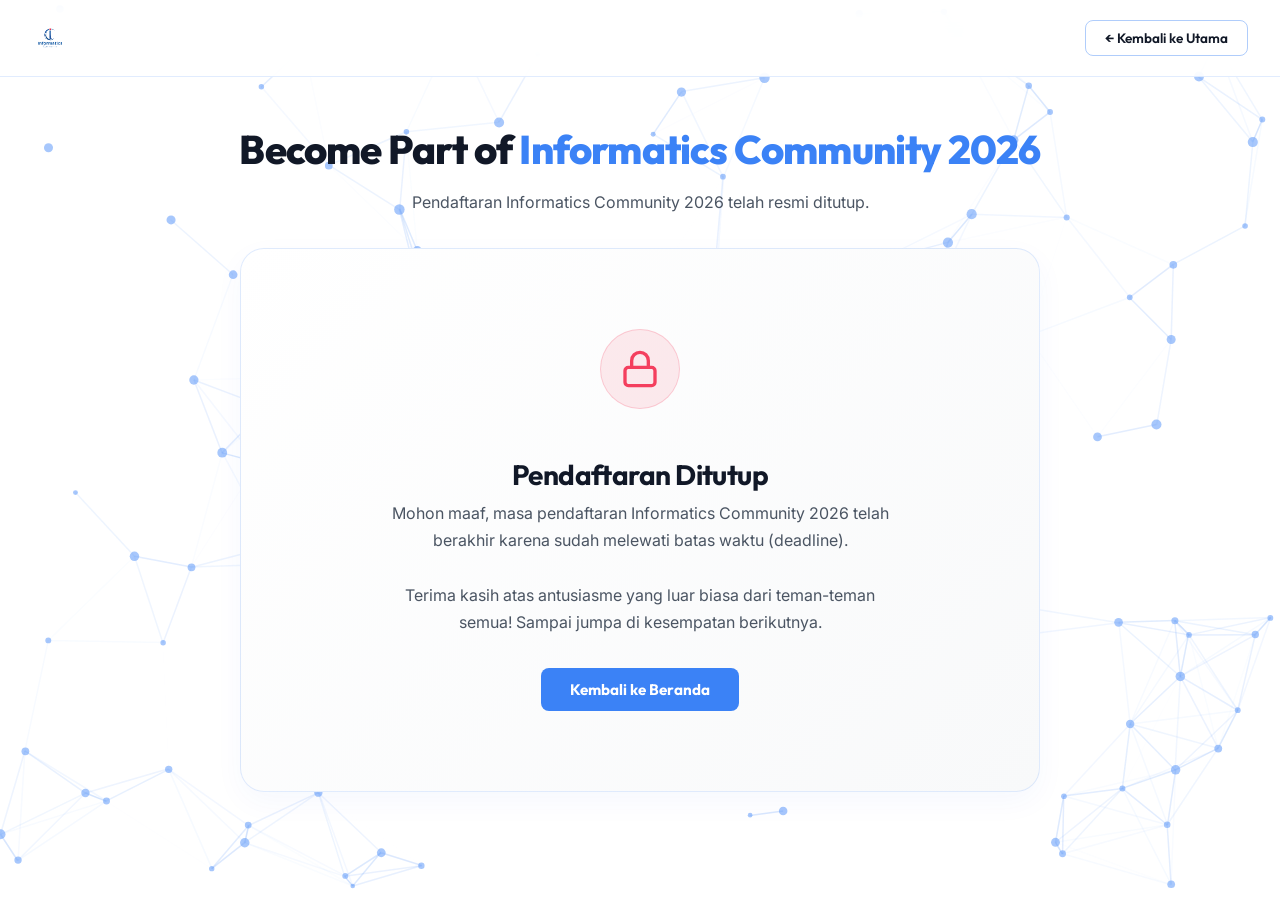
==== join.html @ 186eb40a "upload files" ====
<!DOCTYPE html>
<html lang="id">
<head>
<meta charset="UTF-8">
<meta name="viewport" content="width=device-width, initial-scale=1.0">
<title>Form Pendaftaran - Informatics Community</title>
<link href="https://fonts.googleapis.com/css2?family=Outfit:wght@300;400;500;600;700&family=Inter:wght@300;400;500;600&display=swap" rel="stylesheet">
<link rel="stylesheet" href="styles.css">
<link rel="icon" type="image/x-icon" href="/images/logoic.png">
</head>
<body class="join-page-body">

<!-- MATRIX BACKGROUND CANVAS -->
<canvas id="hero-canvas"></canvas>

<div class="join-page-wrapper">
  <!-- TOPBAR -->
  <div class="join-page-topbar">
    <a href="index.html" class="nav-logo">
      <img src="images/logoic.png" alt="IC Logo" style="height: 36px; width: auto;">
    </a>
    <a href="index.html" class="btn-ghost" style="padding: 0.5rem 1.2rem; font-size: 0.85rem;">
      ← Kembali ke Utama
    </a>
  </div>

  <!-- MAIN CONTAINER -->
  <div class="join-page-content">
    <div class="join-header-text" style="text-align: center; margin-bottom: 2rem;">
      <h1 class="section-title">Become Part of <span class="gradient-text">Informatics Community 2026</span></h1>
      <p class="section-desc" style="margin: 0 auto;">
        Pendaftaran Informatics Community 2026 telah resmi ditutup.
      </p>
    </div>

    <div class="join-container">
      <!-- SUCCESS SCREEN -->
      <div id="joinSuccessState" class="success-state" style="display: none;">
        <div class="success-icon-wrap">
          <svg class="checkmark-svg" xmlns="http://www.w3.org/2000/svg" viewBox="0 0 52 52">
            <circle class="checkmark-circle" cx="26" cy="26" r="25" fill="none"/>
            <path class="checkmark-check" fill="none" d="M14.1 27.2l7.1 7.2 16.7-16.8"/>
          </svg>
        </div>
        <h3 class="success-title">Pendaftaran Berhasil!</h3>
        <p id="joinSuccessMessage" class="success-message">
          Terima kasih telah mendaftar. Kami akan menghubungi Anda segera.
        </p>
        <div style="display: flex; gap: 1rem; flex-wrap: wrap; justify-content: center; margin-top: 1.5rem;">
          <button type="button" class="btn-primary" onclick="resetJoinForm()">
            <span>Daftar Kembali</span>
          </button>
          <a href="index.html" class="btn-ghost">
            <span>Kembali ke Beranda</span>
          </a>
        </div>
      </div>

      <!-- CLOSED SCREEN -->
      <div id="joinClosedState" class="success-state" style="display: flex; flex-direction: column; align-items: center; text-align: center; padding: 2rem 1rem;">
        <div class="success-icon-wrap" style="display: flex; align-items: center; justify-content: center; background: rgba(244, 63, 94, 0.1); color: #f43f5e; border: 1px solid rgba(244, 63, 94, 0.2); border-radius: 50%;">
          <svg width="40" height="40" viewBox="0 0 24 24" fill="none" stroke="currentColor" stroke-width="2" stroke-linecap="round" stroke-linejoin="round">
            <rect x="3" y="11" width="18" height="11" rx="2" ry="2"></rect>
            <path d="M7 11V7a5 5 0 0 1 10 0v4"></path>
          </svg>
        </div>
        <h3 class="success-title" style="margin-top: 1.5rem; margin-bottom: 0.5rem; font-size: 1.75rem;">Pendaftaran Ditutup</h3>
        <p class="success-message" style="max-width: 500px; margin: 0 auto;">
          Mohon maaf, masa pendaftaran Informatics Community 2026 telah berakhir karena sudah melewati batas waktu (deadline).<br><br>Terima kasih atas antusiasme yang luar biasa dari teman-teman semua! Sampai jumpa di kesempatan berikutnya.
        </p>
        <div style="display: flex; gap: 1rem; flex-wrap: wrap; justify-content: center; margin-top: 2rem;">
          <a href="index.html" class="btn-primary" style="justify-content: center;">
            <span>Kembali ke Beranda</span>
          </a>
        </div>
      </div>

      <!-- FORM (HIDDEN BECAUSE DEADLINE HAS PASSED) -->
      <form id="joinForm" onsubmit="handleJoinSubmit(event)" style="display: none;">
        <div class="form-grid">
          <div class="form-group">
            <label for="join-name">Nama Lengkap</label>
            <input type="text" id="join-name" name="name" placeholder="Masukkan nama lengkap Anda" required autocomplete="name">
          </div>
          <div class="form-group">
            <label for="join-nim">NIM (Nomor Induk Mahasiswa)</label>
            <input type="text" id="join-nim" name="nim" placeholder="Contoh: 12210001" required pattern="\d+" title="NIM harus berupa angka saja">
          </div>
          <div class="form-group">
            <label for="join-prodi">Program Studi</label>
            <select id="join-prodi" name="prodi" required>
              <option value="" disabled selected>Pilih Program Studi</option>
              <option value="Teknik Informatika">Teknik Informatika</option>
              <option value="Sistem Informasi">Sistem Informasi</option>
            </select>
          </div>
          <div class="form-group">
            <label for="join-angkatan">Angkatan</label>
            <select id="join-angkatan" name="angkatan" required>
              <option value="" disabled selected>Pilih Angkatan</option>
              <option value="2024">2024</option>
              <option value="2025">2025</option>
              <option value="2026">2026</option>
            </select>
          </div>
          <div class="form-group">
            <label for="join-email">Email Mahasiswa</label>
            <input type="email" id="join-email" name="email" placeholder="NIM@student.kwikkiangie.ac.id" required autocomplete="email">
          </div>
          <div class="form-group">
            <label for="join-whatsapp">Nomor WhatsApp</label>
            <input type="tel" id="join-whatsapp" name="whatsapp" placeholder="Contoh: 081234567890" required autocomplete="tel">
          </div>
          <div class="form-group">
            <label for="join-divisi1">Divisi Pilihan 1</label>
            <select id="join-divisi1" name="divisi1" required>
              <option value="" disabled selected>Pilih Divisi Pilihan 1</option>
              <option value="Divisi Sekretaris">Sekretaris</option>
              <option value="Divisi Bendahara">Bendahara</option>
              <option value="Divisi Acara">Divisi Acara</option>
              <option value="Divisi Humas & Dana">Divisi Humas & Dana</option>
              <option value="Divisi Keilmuan">Divisi Keilmuan</option>
              <option value="Divisi Publidok">Divisi Publidok</option>
              <option value="Divisi Perlengkapan">Divisi Perlengkapan</option>
            </select>
          </div>
          <div class="form-group">
            <label for="join-divisi2">Divisi Pilihan 2</label>
            <select id="join-divisi2" name="divisi2" required>
              <option value="" disabled selected>Pilih Divisi Pilihan 2</option>
              <option value="Divisi Sekretaris">Sekretaris</option>
              <option value="Divisi Bendahara">Bendahara</option>
              <option value="Divisi Acara">Divisi Acara</option>
              <option value="Divisi Humas & Dana">Divisi Humas & Dana</option>
              <option value="Divisi Keilmuan">Divisi Keilmuan</option>
              <option value="Divisi Publidok">Divisi Publidok</option>
              <option value="Divisi Perlengkapan">Divisi Perlengkapan</option>
            </select>
          </div>
          <div class="form-group col-span-2">
            <label for="join-alasan">Alasan Ingin Bergabung</label>
            <textarea id="join-alasan" name="alasan" rows="4" placeholder="Ceritakan singkat motivasi Anda bergabung dengan IC..." required></textarea>
          </div>
        </div>
        
        <div class="nim-helper-note">
          <svg width="16" height="16" viewBox="0 0 24 24" fill="none" stroke="currentColor" stroke-width="2" stroke-linecap="round" stroke-linejoin="round" style="flex-shrink:0;">
            <circle cx="12" cy="12" r="10"/><line x1="12" y1="16" x2="12" y2="12"/><line x1="12" y1="8" x2="12.01" y2="8"/>
          </svg>
          <span>Pastikan data yang diisi benar dan NIM Anda aktif terdaftar di IBI KKG.</span>
        </div>
        
        <button type="submit" id="joinSubmitBtn" class="btn-primary" style="width: 100%; justify-content: center;">
          <span>Kirim Pendaftaran</span>
        </button>
      </form>
    </div>
  </div>
</div>

<script src="join.js"></script>
</body>
</html>
---- styles.css ----
*, *::before, *::after { margin: 0; padding: 0; box-sizing: border-box; }

  :root {
    --navy: #FFFFFF;
    --navy-transparent: rgba(255, 255, 255, 0);
    --navy2: #F8F9FA;
    --slate: #FFFFFF;
    --slate2: #F3F4F6;
    --brand-blue: #3b82f6; /* Blue 500 */
    --brand-blue-dim: #2563eb; /* Blue 600 */
    --brand-red: #f43f5e; /* Rose 500 */
    --brand-red-dim: #e11d48; /* Rose 600 */
    --text: #111827;
    --text-muted: #4B5563;
    --text-dim: #9CA3AF;
    --border: rgba(59, 130, 246, 0.15);
    --border-hover: rgba(59, 130, 246, 0.4);
    --glass-bg: rgba(255, 255, 255, 0.85);
    --glass-solid: rgba(255, 255, 255, 0.95);
    --card-bg: rgba(255, 255, 255, 0.4);
    --canvas-trail: rgba(255, 255, 255, 0.4);
  }

  [data-theme="dark"] {
    --navy: #0f172a;
    --navy-transparent: rgba(15, 23, 42, 0);
    --navy2: #1e293b;
    --slate: #1e293b;
    --slate2: #334155;
    --brand-blue: #60a5fa; /* Blue 400 for dark mode contrast */
    --brand-blue-dim: #3b82f6;
    --brand-red: #fb7185; /* Rose 400 */
    --brand-red-dim: #f43f5e;
    --text: #E2E8F0;
    --text-muted: #94a3b8;
    --text-dim: #64748b;
    --border: rgba(255, 255, 255, 0.1);
    --border-hover: rgba(96, 165, 250, 0.3);
    --glass-bg: rgba(15, 23, 42, 0.85);
    --glass-solid: rgba(15, 23, 42, 0.95);
    --card-bg: rgba(255, 255, 255, 0.03);
    --canvas-trail: rgba(15, 23, 42, 0.4);
  }

  html {
    /* Fluid root scaling for all REM units */
    font-size: clamp(10px, 1.5vw + 6px, 16px);
    overflow-x: hidden;
  }
  body {
    overflow-x: hidden;
    font-family: 'Inter', sans-serif;
    background: var(--navy);
    color: var(--text);
    -webkit-font-smoothing: antialiased;
    transition: background-color 0.3s ease, color 0.3s ease;
  }

/* Perubahan: Membuat agar halaman utama di background tidak bisa di scroll ketika dalam mobile menu & divisi overlay */
html.menu-open, html.menu-open body, html.divisi-open, html.divisi-open body {
  overflow: hidden;
  overscroll-behavior: none;
}

.mobile-menu, .divisi-overlay {
  overscroll-behavior: contain;
}

  h1, h2, h3, h4 { font-family: 'Outfit', sans-serif; letter-spacing: -0.02em; }

  nav {
    position: fixed; top: 0; width: 100%; z-index: 999;
    padding: 0rem 2rem;
    display: flex; align-items: center; justify-content: space-between;
    background: var(--glass-bg);
    backdrop-filter: blur(16px);
    border-bottom: 1px solid var(--border);
  }
  .nav-logo {
    display: flex; align-items: center; gap: 10px;
    font-size: 1.15rem; font-weight: 700; color: var(--text);
    text-decoration: none; letter-spacing: -0.02em;
  }
  .nav-links { display: flex; gap: 2rem; list-style: none; }
  .nav-links a {
    color: var(--text-muted); text-decoration: none; font-size: 0.9rem;
    font-weight: 500; transition: color 0.2s;
  }
  .nav-links a:hover { color: var(--brand-blue); }

  /* ─── HAMBURGER ─── */
  .hamburger {
    display: none; flex-direction: column; justify-content: center;
    gap: 5px; width: 40px; height: 40px; cursor: pointer;
    background: none; border: 1px solid var(--border); border-radius: 8px;
    padding: 8px; transition: border-color 0.2s; position: relative; z-index: 200;
  }
  .hamburger:hover { border-color: var(--brand-blue); }
  .hamburger span {
    display: block; height: 1.5px; background: var(--text);
    border-radius: 2px;
    transform-origin: center;
  }
  .hamburger.open span:nth-child(1) { transform: translateY(6.5px) rotate(45deg); }
  .hamburger.open span:nth-child(2) { opacity: 0; transform: scaleX(0); }
  .hamburger.open span:nth-child(3) { transform: translateY(-6.5px) rotate(-45deg); }

  .mobile-menu {
    display: none; position: fixed; top: 0; left: 0; right: 0; bottom: 0; backdrop-filter: blur(20px); background: rgba(255,255,255,0.97); z-index: 150; flex-direction: column; align-items: center; justify-content: center;
    opacity: 0; pointer-events: none;
    transition: opacity 0.3s ease;
  }
  /* Perubahan: Membuat background mobile menu mengikuti theme (light/dark) */
  [data-theme="dark"] .mobile-menu {
    background: rgba(30, 41, 88, 0.97);
  }
  .mobile-menu.open { opacity: 1; pointer-events: all; }
  .mobile-menu ul { list-style: none; text-align: center; }
  .mobile-menu ul a {
    display: block; font-family: 'Outfit', sans-serif;
    font-size: 2rem; font-weight: 700; color: var(--text-muted);
    text-decoration: none; padding: 0.55rem 2rem;
    transition: color 0.2s; letter-spacing: -0.01em;
  }
  .mobile-menu ul a:hover { color: var(--brand-blue); }
  .mobile-menu-socials {
    display: flex; gap: 1rem; margin-top: 2.5rem;
  }
  .mobile-menu-socials a {
    display: flex; align-items: center; gap: 8px;
    padding: 0.5rem 1rem; border: 1px solid var(--border);
    border-radius: 8px; text-decoration: none; color: var(--text-muted);
    font-size: 0.85rem;
  }
  .mobile-menu-socials a:hover { border-color: var(--brand-blue); color: var(--brand-blue); }

  /* ─── HERO ─── */
  #home {
    position: relative; min-height: 100vh;
    display: flex; align-items: center; justify-content: center;
    overflow: hidden; text-align: center; padding: 2rem;
  }
  #hero-canvas {
    position: fixed; top: 0; left: 0; width: 100vw; height: 100vh;
    pointer-events: none; z-index: 0;
    opacity: 0.75;
  }
  .hero-content { position: relative; z-index: 1; max-width: 1000px; }
  .hero-badge {
    display: inline-flex; align-items: center; gap: 8px;
    background: rgba(123, 47, 255, 0.15);
    border: 1px solid rgba(123, 47, 255, 0.4);
    padding: 6px 16px; border-radius: 999px;
    font-size: 0.8rem; color: #a97fff; margin-bottom: 2rem;
    font-weight: 500; letter-spacing: 0.04em;
  }
  .badge-dot {
    width: 6px; height: 6px; border-radius: 50%; background: var(--brand-red);
    animation: pulse 2s infinite;
  }
  @keyframes pulse {
    0%, 100% { opacity: 1; transform: scale(1); }
    50% { opacity: 0.5; transform: scale(0.7); }
  }
  .interactive-title {
    perspective: 1000px;
    margin-bottom: 1.5rem;
  }
  .title-line {
    display: block;
    font-size: clamp(2rem, 12vw, 7.5rem);
    font-weight: 800;
    line-height: 1;
    text-transform: uppercase;
    letter-spacing: -0.02em;
  }
  .title-word-1 {
    color: var(--text);
  }
  .title-word-2 {
    background: linear-gradient(90deg, var(--brand-blue), var(--brand-red));
    -webkit-background-clip: text;
    -webkit-text-fill-color: transparent;
    background-clip: text;
  }
  .hover-char {
    display: inline-block;
    transition: transform 0.4s cubic-bezier(0.175, 0.885, 0.32, 1.275), color 0.3s ease;
    cursor: default;
  }
  .hover-char:hover {
    transform: translateY(-15px) scale(1.15) rotate(4deg);
    color: var(--brand-red);
    -webkit-text-fill-color: initial; 
  }

  .hero-badge, .interactive-title, .hero-sub, .hero-actions {
    opacity: 0;
    animation: fadeUpReveal 0.8s cubic-bezier(0.16, 1, 0.3, 1) forwards;
  }
  .hero-badge { animation-delay: 0.1s; }
  .interactive-title { animation-delay: 0.3s; }
  .hero-sub { animation-delay: 0.5s; }
  .hero-actions { animation-delay: 0.7s; }

  @keyframes fadeUpReveal {
    0% { opacity: 0; transform: translateY(30px); }
    100% { opacity: 1; transform: translateY(0); }
  }

  .hero-sub {
    font-size: 1.1rem; color: var(--text-muted); max-width: 580px;
    margin: 0 auto 2.5rem; line-height: 1.7;
  }
  .hero-actions { display: flex; gap: 1rem; justify-content: center; flex-wrap: wrap; }
  
  .btn-hero-join {
    position: relative;
    display: inline-flex;
    align-items: center;
    gap: 12px;
    padding: 1.1rem 2.8rem;
    font-size: 1.25rem;
    font-weight: 800;
    font-family: 'Outfit', sans-serif;
    text-decoration: none;
    border-radius: 999px;
    background: linear-gradient(135deg, var(--brand-blue), var(--brand-blue-dim));
    color: #ffffff;
    overflow: hidden;
    box-shadow: 0 0 25px rgba(59, 130, 246, 0.4), 0 0 50px rgba(59, 130, 246, 0.15);
    z-index: 1;
  }

  .btn-hero-join::before {
    content: '';
    position: absolute;
    inset: -3px;
    border-radius: 999px;
    background: linear-gradient(90deg, var(--brand-blue), var(--brand-red), var(--brand-blue));
    background-size: 200% auto;
    z-index: -2;
    animation: gradientShift 3s linear infinite;
    opacity: 0;
    transition: opacity 0.3s ease;
  }
  
  .btn-hero-join::after {
    content: '';
    position: absolute;
    inset: 0;
    border-radius: 999px;
    background: var(--brand-blue);
    z-index: -1;
    transition: opacity 0.3s ease;
  }

  .btn-hero-join .sweep {
    position: absolute;
    top: 0;
    left: -100%;
    width: 60%;
    height: 100%;
    background: linear-gradient(90deg, transparent, rgba(255,255,255,0.4), transparent);
    transform: skewX(-25deg);
    animation: sweepAnim 5s infinite cubic-bezier(0.4, 0, 0.2, 1);
    z-index: 0;
  }

  @keyframes sweepAnim {
    0%, 20% { left: -100%; }
    40%, 100% { left: 200%; }
  }

  @keyframes gradientShift {
    0% { background-position: 0% 50%; }
    100% { background-position: 200% 50%; }
  }

  .btn-hero-join span, .btn-hero-join svg {
    position: relative;
    z-index: 1;
  }

  .btn-hero-join .join-arrow {
    transition: transform 0.3s ease;
  }

  .btn-hero-join:hover {
    transform: translateY(-5px) scale(1.05);
    box-shadow: 0 10px 30px rgba(244, 63, 94, 0.4), 0 0 60px rgba(59, 130, 246, 0.3);
    color: #ffffff;
  }

  .btn-hero-join:hover::before {
    opacity: 1;
  }

  .btn-hero-join:hover::after {
    opacity: 0;
  }
  
  .btn-hero-join:hover .join-arrow {
    transform: translateX(8px);
  }
  .btn-primary {
    padding: 0.75rem 1.8rem; background: var(--brand-blue);
    color: var(--navy); font-weight: 700; font-size: 0.95rem;
    border: none; border-radius: 8px; cursor: pointer;
    text-decoration: none; font-family: 'Outfit', sans-serif;
    display: inline-flex; align-items: center; gap: 8px;
  }
  .btn-primary:hover { background: #33ddff; transform: translateY(-2px); }
  .btn-ghost {
    padding: 0.75rem 1.8rem; background: transparent;
    color: var(--text); font-weight: 600; font-size: 0.95rem;
    border: 1px solid var(--border-hover); border-radius: 8px; cursor: pointer;
    text-decoration: none; font-family: 'Outfit', sans-serif;
    display: inline-flex; align-items: center; gap: 8px;
  }
  .btn-ghost:hover { background: rgba(0, 212, 255, 0.07); border-color: var(--brand-blue); }
  
  /* ─── LEARN MORE BUTTON & SCROLL TRANSITION ─── */
  .btn-learn-more {
    position: relative;
    overflow: hidden;
  }
  .btn-learn-more .arrow-down-icon {
    transition: transform 0.3s cubic-bezier(0.4, 0, 0.2, 1);
  }
  .btn-learn-more:hover .arrow-down-icon {
    transform: translateY(4px);
  }
  .btn-learn-more:active {
    transform: scale(0.96);
  }

  /* Smooth scroll highlight transition for target section */
  @keyframes sectionHighlight {
    0% { transform: translateY(24px); opacity: 0.6; }
    50% { transform: translateY(-4px); box-shadow: 0 10px 40px rgba(26, 86, 219, 0.12); }
    100% { transform: translateY(0); opacity: 1; box-shadow: none; }
  }

  #about.scroll-highlight {
    animation: sectionHighlight 1s cubic-bezier(0.4, 0, 0.2, 1) forwards;
  }
  .socials-row {
    margin-top: 3rem; display: flex; gap: 1rem; justify-content: center;
  }
  .social-link {
    display: flex; align-items: center; gap: 8px;
    padding: 0.55rem 1.2rem; border: 1px solid var(--border);
    border-radius: 8px; text-decoration: none; color: var(--text-muted);
    font-size: 0.85rem; font-weight: 500;
    background: rgba(255,255,255,0.03);
  }
  .social-link:hover { border-color: var(--brand-blue); color: var(--brand-blue); }
  .social-link svg { width: 18px; height: 18px; }

  /* ─── SECTIONS ─── */
  section { padding: 5rem 2rem; position: relative; z-index: 1; }
  .hero-content {
    max-width: 900px;
    margin: 0 auto;
    position: relative;
    z-index: 10;
  }
  
  .hero-content::before {
    content: '';
    position: absolute;
    top: 50%;
    left: 50%;
    transform: translate(-50%, -50%);
    width: 140vw;
    height: 160%;
    background: radial-gradient(ellipse at center, var(--navy) 10%, var(--navy-transparent) 60%);
    z-index: -1;
    pointer-events: none;
  }

  .container { max-width: 1100px; margin: 0 auto; position: relative; z-index: 2; }
  .section-label {
    font-size: 0.8rem; font-weight: 600; letter-spacing: 0.1em;
    color: var(--brand-blue); text-transform: uppercase; margin-bottom: 0.75rem;
    display: flex; align-items: center; gap: 8px;
  }
  .section-label::before {
    content: ''; display: block; width: 24px; height: 1px; background: var(--brand-blue);
  }
  .section-title {
    font-size: clamp(1.8rem, 3.5vw, 2.8rem); font-weight: 700;
    line-height: 1.2; margin-bottom: 1rem;
  }
  .section-desc { color: var(--text-muted); max-width: 560px; line-height: 1.7; }

  /* ─── ABOUT ─── */
  #about { background: transparent; }
  .about-grid {
    display: grid;
    grid-template-columns: 1.2fr 1fr;
    gap: 3.5rem;
    align-items: stretch;
    margin-top: 3rem;
  }
  .about-terminal {
    background: #080c14;
    border: 1px solid var(--border);
    border-radius: 12px;
    overflow: hidden;
    font-family: Consolas, Monaco, 'Andale Mono', 'Ubuntu Mono', monospace;
    box-shadow: 0 20px 45px rgba(0, 0, 0, 0.45);
    transition: border-color 0.3s ease, box-shadow 0.3s ease;
    display: flex;
    flex-direction: column;
    border-color: var(--border-hover);
    box-shadow: 0 20px 45px rgba(0, 212, 255, 0.08);
  }

  .terminal-header {
    background: rgba(255, 255, 255, 0.02);
    border-bottom: 1px solid rgba(255, 255, 255, 0.05);
    display: flex;
    justify-content: space-between;
    align-items: center;
    padding: 12px 18px;
    flex-shrink: 0;
  }
  .terminal-dots {
    display: flex;
    gap: 6px;
  }
  .dot {
    width: 10px;
    height: 10px;
    border-radius: 50%;
    display: inline-block;
  }
  .dot-red { background: #f43f5e; } /* Rose Red */
  .dot-yellow { background: #facc15; } /* Warm Yellow */
  .dot-green { background: #3ef63b; } /* Sky Blue */
  .terminal-title {
    color: var(--text-muted);
    font-size: 0.78rem;
    font-weight: 500;
  }
  .terminal-body {
    padding: 24px;
    font-size: 0.88rem;
    color: #e2e8f0;
    overflow-x: auto;
    flex-grow: 1;
  }
  .terminal-line {
    margin-bottom: 15px;
    display: flex;
    gap: 8px;
    font-weight: 500;
  }
  /* Perubahan: Mengubah warna terminalnya */
  .prompt { color: #a7373b; }
  .cmd { color: #9068b0; }
  .arg { color: #f8fafc; }
  .terminal-output pre {
    margin: 0;
    white-space: pre;
    line-height: 1.6;
  }
  .json-key { color: #9068b0; }
  .json-val-str { color: #50a8c8; }
  .json-val-num { color: #a7373b; }
  .json-val-bool { color: #a7373b; }
  .stats-row {
    display: grid; grid-template-columns: repeat(3, 1fr); gap: 1rem; margin-top: 2.5rem;
  }
  .stat-box {
    background: var(--slate); border: 1px solid var(--border); border-radius: 12px;
    padding: 1.2rem; text-align: center;
  }
  .stat-number {
    font-size: 1.8rem; font-weight: 700; color: var(--brand-blue);
    font-family: 'Outfit', sans-serif; display: block;
  }
  .stat-label { font-size: 0.8rem; color: var(--text-muted); margin-top: 4px; }
  .about-text p { color: var(--text-muted); margin-bottom: 1rem; line-height: 1.8; }
  .about-tags { display: flex; flex-wrap: wrap; gap: 8px; margin-top: 1.5rem; }
  .tag {
    padding: 4px 12px; border-radius: 999px; font-size: 0.8rem;
    background: rgba(0,212,255,0.08); border: 1px solid rgba(0,212,255,0.2);
    color: var(--brand-blue);
  }

  /* ─── DIVISI CAROUSEL ─── */
  #divisi { background: transparent; position: relative; overflow: hidden; }
  .carousel-wrapper {
    position: relative; margin-top: 3.5rem; padding: 2rem 0 3.5rem;
    overflow: hidden;
  }
  .carousel-track-outer {
    overflow: visible; width: 100%;
  }
  .carousel-track {
    display: flex; gap: 1.5rem;
    transition: transform 0.5s cubic-bezier(0.4, 0, 0.2, 1);
    will-change: transform;
    align-items: center;
  }
  .divisi-card {
    flex: 0 0 280px; background: var(--slate); border: 1px solid var(--border);
    border-radius: 20px; overflow: hidden;
    transition: transform 0.4s cubic-bezier(0.4,0,0.2,1), opacity 0.4s cubic-bezier(0.4,0,0.2,1), border-color 0.4s cubic-bezier(0.4,0,0.2,1), box-shadow 0.4s cubic-bezier(0.4,0,0.2,1); /* Perubahan: Membuat transisi divisi-card lebih ringan */
    cursor: pointer; position: relative;
    transform: scale(0.9); opacity: 0.6;
  }
  .divisi-card.active {
    transform: scale(1.05); opacity: 1;
    border-color: var(--border-hover);
    box-shadow: 0 0 40px rgba(0, 212, 255, 0.12), 0 0 80px rgba(123, 47, 255, 0.08);
  }
  .divisi-card::before {
    content: ''; position: absolute; top: 0; left: 0; right: 0; height: 3px;
    background: linear-gradient(90deg, var(--brand-red), var(--brand-blue));
    opacity: 0; transition: opacity 0.3s;
  }
  .divisi-card.active::before { opacity: 1; }
  .divisi-card .divisi-body::after {
    content: 'Lihat Detail →';
    display: block; margin-top: 0.75rem;
    font-size: 0.75rem; color: var(--brand-blue);
    font-weight: 600; opacity: 0;
    transition: opacity 0.3s;
  }
  .divisi-card.active .divisi-body::after { opacity: 1; }
  .divisi-img {
    width: 100%; height: 200px; overflow: hidden;
    background: var(--slate2); position: relative;
    display: flex; align-items: center; justify-content: center;
  }
  .divisi-img img {
    width: 100%; height: 100%; object-fit: cover;
    object-position: center 25%;
    transition: transform 0.4s;
  }
  .divisi-card.active .divisi-img img { transform: scale(1.05); }
  .divisi-img-placeholder {
    display: flex; flex-direction: column; align-items: center; justify-content: center;
    gap: 8px; width: 100%; height: 100%;
    background: linear-gradient(135deg, rgba(123,47,255,0.1) 0%, rgba(0,212,255,0.08) 100%);
  }
  .divisi-img-placeholder .dv-emoji { font-size: 2.5rem; }
  .divisi-img-placeholder .dv-hint {
    font-size: 0.72rem; color: var(--text-dim); letter-spacing: 0.05em;
  }
  .divisi-body { padding: 1.3rem; }
  .divisi-name {
    font-family: 'Outfit', sans-serif;
    font-size: 1.05rem; font-weight: 700; margin-bottom: 0.25rem; color: var(--text);
    letter-spacing: 0.03em;
  }
  .divisi-full {
    font-size: 0.78rem; color: var(--brand-blue); font-weight: 500; margin-bottom: 0.75rem;
  }
  .divisi-desc { font-size: 0.83rem; color: var(--text-muted); line-height: 1.6; }
  .ph-badge {
    display: inline-block; margin-top: 0.85rem; font-size: 0.72rem;
    padding: 3px 10px; border-radius: 999px;
    background: rgba(255,255,255,0.05); color: var(--text-dim);
    border: 1px solid rgba(255,255,255,0.07);
  }
  /* Carousel controls */
  .carousel-controls {
    display: flex; align-items: center; justify-content: center;
    gap: 1rem; margin-top: 2.5rem;
  }
  .carousel-btn {
    width: 44px; height: 44px; border-radius: 50%;
    background: var(--slate); border: 1px solid var(--border);
    color: var(--text); cursor: pointer; display: flex; align-items: center; justify-content: center;
    font-size: 1.1rem; user-select: none;
  }
  .carousel-btn:hover { background: var(--slate2); border-color: var(--brand-blue); color: var(--brand-blue); }
  .carousel-dots { display: flex; gap: 8px; }
  .carousel-dot {
    width: 8px; height: 8px; border-radius: 50%;
    background: var(--text-dim); cursor: pointer;
  }
  .carousel-dot.active {
    background: var(--brand-blue); width: 24px; border-radius: 4px;
  }

  /* ─── DIVISI PAGE OVERLAY ─── */
  .divisi-overlay {
    display: none;
    position: fixed; inset: 0; z-index: 9999;
    background: var(--glass-bg); /* Light frosted glass */
    backdrop-filter: blur(24px);
    overflow-y: auto;
    opacity: 0;
    transition: opacity 0.35s ease;
  }
  .divisi-overlay.open {
    display: block;
    animation: overlayIn 0.35s ease forwards;
  }
  @keyframes overlayIn {
    from { opacity: 0; transform: translateY(20px); }
    to   { opacity: 1; transform: translateY(0); }
  }
  .divisi-page {
    max-width: 800px; margin: 0 auto;
    padding: 5rem 2rem 4rem;
  }
  @media (max-width: 768px) {
    .divisi-page {
      text-align: center; /* Perubahan: Membuat teks divisi di tengah ketika layar lebih kecil */
    }
  }
  .divisi-page-back {
    display: inline-flex; align-items: center; gap: 8px;
    color: var(--text-muted); font-size: 0.88rem; font-weight: 500;
    cursor: pointer; border: none; background: none;
    padding: 0.5rem 0; margin-bottom: 2.5rem;
    transition: color 0.2s;
  }
  .divisi-page-back:hover { color: var(--brand-blue); }
  .divisi-page-header {
    display: flex; align-items: center; gap: 2rem;
    margin-bottom: 2.5rem;
  }
  .divisi-page-icon {
    width: 96px; height: 96px; border-radius: 20px; flex-shrink: 0;
    background: linear-gradient(135deg, rgba(123,47,255,0.2), rgba(0,212,255,0.15));
    border: 1px solid var(--border-hover);
    display: flex; align-items: center; justify-content: center;
    font-size: 2.8rem;
  }
  .divisi-page-photo {
    width: 280px; height: 190px; border-radius: 12px; flex-shrink: 0;
    overflow: hidden; border: 1px solid var(--border-hover);
    box-shadow: 0 8px 24px rgba(0, 0, 0, 0.3);
  }
  .divisi-page-photo img {
    width: 100%; height: 100%; object-fit: cover; object-position: center 25%;
  }
  .divisi-page-title {
    font-family: 'Outfit', sans-serif;
    font-size: 2rem; font-weight: 700; margin-bottom: 0.3rem;
  }
  .section-title {
    font-size: 2.5rem; font-weight: 800; margin-bottom: 1rem; color: var(--text);
    position: relative;
    z-index: 10;
  }
  .section-title::before {
    content: '';
    position: absolute;
    top: 50%;
    left: 50%;
    transform: translate(-50%, -50%);
    width: 140vw;
    height: 350%;
    background: radial-gradient(ellipse at center, var(--navy) 10%, var(--navy-transparent) 55%);
    z-index: -1;
    pointer-events: none;
  }
  .section-title span { color: var(--brand-blue); position: relative; z-index: 1; }
  .divisi-page-subtitle { color: var(--brand-blue); font-size: 0.95rem; font-weight: 500; }
  .divisi-page-badge {
    display: inline-block; margin-top: 0.6rem;
    font-size: 0.75rem; padding: 3px 12px; border-radius: 999px;
    background: rgba(26,86,219,0.08); color: var(--brand-blue);
    border: 1px solid rgba(26,86,219,0.2);
  }
  .divisi-page-divider {
    height: 1px; background: var(--border); margin: 2rem 0;
  }
  .divisi-page-section-title {
    font-family: 'Outfit', sans-serif;
    font-size: 0.8rem; font-weight: 600; letter-spacing: 0.1em;
    color: var(--brand-blue); text-transform: uppercase;
    margin-bottom: 1rem;
    display: flex; align-items: center; gap: 8px;
  }
  .divisi-page-section-title::before {
    content: ''; display: block; width: 20px; height: 1px; background: var(--brand-blue);
  }
  .divisi-page-desc {
    color: var(--text-muted); line-height: 1.85; font-size: 0.95rem;
    margin-bottom: 2rem;
  }
  .divisi-page-tasks {
    display: grid; grid-template-columns: 1fr 1fr; gap: 0.85rem; margin-bottom: 2rem;
  }
  .divisi-task-item {
    display: flex; align-items: flex-start; gap: 10px;
    padding: 0.9rem 1rem; background: var(--slate);
    border: 1px solid var(--border); border-radius: 10px;
    font-size: 0.85rem; color: var(--text-muted); line-height: 1.5;
  }
  .divisi-task-item::before {
    content: '▸'; color: var(--brand-red); font-size: 0.8rem; flex-shrink: 0; margin-top: 1px;
  }

  /* ─── MEMBER CAROUSEL (inside divisi page) ─── */
  .member-carousel-wrapper {
    margin-top: 0.5rem;
    padding: 0.5rem 0 1rem;
  }
  .member-carousel-track-outer {
    overflow: hidden;
    width: 100%;
    padding: 1rem 0 1.5rem;
  }
  .member-carousel-track {
    display: flex;
    gap: 1.25rem;
    transition: transform 0.45s cubic-bezier(0.4, 0, 0.2, 1);
    will-change: transform;
    align-items: center;
  }
  .member-card {
    flex: 0 0 220px;
    background: var(--slate);
    border: 1px solid var(--border);
    border-radius: 20px;
    overflow: hidden;
    text-align: center;
    transition: transform 0.4s cubic-bezier(0.4,0,0.2,1), opacity 0.4s cubic-bezier(0.4,0,0.2,1), border-color 0.4s cubic-bezier(0.4,0,0.2,1), box-shadow 0.4s cubic-bezier(0.4,0,0.2,1); /* Perubahan: Membuat transisi member-card lebih ringan */
    transform: scale(0.85);
    opacity: 0.5;
  }
  .member-card.active {
    transform: scale(1.05);
    opacity: 1;
    border-color: rgba(0, 212, 255, 0.45);
    box-shadow: 0 0 40px rgba(0, 212, 255, 0.15), 0 0 80px rgba(123, 47, 255, 0.08);
  }
  .member-photo {
    width: 100%;
    height: 240px;
    background: linear-gradient(180deg, rgba(123,47,255,0.12) 0%, rgba(0,212,255,0.06) 100%);
    overflow: hidden;
    display: flex;
    align-items: center;
    justify-content: center;
  }
  .member-photo img {
    width: 100%;
    height: 100%;
    object-fit: cover;
    object-position: center 20%;
  }
  .member-photo-placeholder {
    width: 100%;
    height: 100%;
    display: flex;
    align-items: center;
    justify-content: center;
    font-family: 'Outfit', sans-serif;
    font-size: 2.8rem;
    font-weight: 700;
    color: var(--brand-blue);
    background: linear-gradient(180deg, rgba(123,47,255,0.18) 0%, rgba(0,212,255,0.08) 100%);
  }
  .member-info {
    background: var(--slate);
    border-top: 1px solid var(--border);
    padding: 1rem 1rem 1.15rem;
  }
  .member-name {
    font-family: 'Outfit', sans-serif;
    font-size: 0.95rem;
    font-weight: 700;
    color: var(--text);
    line-height: 1.3;
    margin-bottom: 0.3rem;
  }
  .member-role {
    font-size: 0.78rem;
    color: var(--brand-blue);
    font-weight: 500;
  }
  .member-carousel-controls {
    display: flex;
    align-items: center;
    justify-content: center;
    gap: 1.25rem;
    margin-top: 0.25rem;
  }
  .member-carousel-btn {
    width: 44px;
    height: 44px;
    border-radius: 50%;
    background: var(--slate);
    border: 1px solid var(--border);
    color: var(--text);
    cursor: pointer;
    display: flex;
    align-items: center;
    justify-content: center;
    font-size: 1.1rem;
    user-select: none;
  }
  .member-carousel-btn:hover {
    background: var(--slate2);
    border-color: var(--brand-blue);
    color: var(--brand-blue);
  }
  .member-carousel-dots {
    display: flex;
    gap: 8px;
  }
  .member-carousel-dot {
    width: 8px;
    height: 8px;
    border-radius: 50%;
    background: var(--text-dim);
    cursor: pointer;
  }
  .member-carousel-dot.active {
    background: var(--brand-blue);
    width: 22px;
    border-radius: 4px;
  }

  /* Fixed back button visible on mobile at top of overlay */
  .divisi-overlay-topbar {
    display: none;
    position: sticky; top: 0; left: 0; right: 0; z-index: 10;
    padding: 1rem 1.2rem;
    background: rgba(255, 255, 255, 0.9);
    backdrop-filter: blur(12px);
    border-bottom: 1px solid var(--border);
  }
  @media (max-width: 768px) {
      /* lighter glow: still visible, much cheaper to paint */
    .divisi-card.active,
    .member-card.active {
      box-shadow: 0 0 28px rgba(0, 212, 255, 0.15);
    }

    .carousel-wrapper { contain: layout paint; }

    /* keep the frosted look, with a cheaper blur */
    nav { backdrop-filter: blur(10px); -webkit-backdrop-filter: blur(10px); }
    .divisi-overlay { backdrop-filter: blur(8px); -webkit-backdrop-filter: blur(8px); }
    .divisi-overlay-topbar { backdrop-filter: none; -webkit-backdrop-filter: none; }

    .divisi-overlay-topbar { display: flex; align-items: center; top: 0; }
    .divisi-page { padding: 1.5rem 1.2rem 3rem; }
    .divisi-page-back { display: none; } /* Hide inline back on mobile, use topbar instead */
    .divisi-page-tasks { grid-template-columns: 1fr; }
    .divisi-page-header { flex-direction: column; gap: 1rem; }
    .divisi-page-title { font-size: 1.5rem; }
    .member-card { flex: 0 0 185px; }
    .member-photo { height: 200px; }
    .member-photo-placeholder { font-size: 2.2rem; }
  }

  /* ─── EVENTS ─── */
  #events { background: transparent; }

  /* Split Layout: TikTok Style (Adaptive Left, Scrollable Right) */
  .events-layout {
    display: grid;
    grid-template-columns: 320px 1fr; /* Exact phone width for the video */
    gap: 3rem; /* More breathing room */
    margin-top: 3.5rem;
    height: 568px; /* Exact phone height (16:9 ratio) */
  }

  /* Featured (left big) card */
  .event-featured {
    background: var(--slate); border: 1px solid var(--border);
    border-radius: 20px; overflow: hidden; transition: opacity 0.3s ease;
    display: flex; flex-direction: column;
    height: 100%;
    position: relative; /* For overlay text */
  }
  .event-featured:hover { border-color: var(--border-hover); box-shadow: 0 8px 30px rgba(0,212,255,0.06); transform: translateY(-4px); }
  
  .event-featured .event-thumb {
    width: 100%;
    height: 100%;
    position: absolute; /* Take full space */
    inset: 0;
    overflow: hidden;
    background: #000;
  }
  .event-thumb video, .event-thumb img {
    width: 100%;
    height: 100%;
    object-fit: contain;
    object-position: center;
    display: block;
  }
  
  .event-featured .event-body { 
    padding: 2rem; 
    display: flex; 
    flex-direction: column; 
    justify-content: flex-end; /* Push text to bottom like TikTok */
    position: absolute;
    inset: 0;
    background: linear-gradient(180deg, transparent 40%, rgba(0,0,0,0.85) 100%);
    z-index: 2;
    pointer-events: none; /* Let clicks pass to video if needed */
  }
  .event-featured .event-title { font-size: 1.35rem; margin-bottom: 0.5rem; line-height: 1.3; color: #fff; text-shadow: 0 2px 4px rgba(0,0,0,0.5); }
  .event-featured .event-desc { font-size: 0.9rem; line-height: 1.5; color: rgba(255,255,255,0.85); text-shadow: 0 1px 3px rgba(0,0,0,0.5); }
  .event-featured-badge {
    display: inline-flex; align-items: center; gap: 6px;
    background: rgba(0, 40, 60, 0.55); border: 1px solid rgba(0,212,255,0.4);
    color: #fff; font-size: 0.75rem; font-weight: 600;
    padding: 6px 14px; border-radius: 999px; margin-bottom: 0.75rem;
    letter-spacing: 0.04em; align-self: flex-start;
  }

  /* Perubahan: Menambahkan style untuk tombol berpindah antara panel events & activities */
  /* Events / Activities tabs */
  .events-tabs {
    display: flex;
    gap: 0.4rem;
    width: fit-content;
    max-width: 100%;
    margin: 0 0 2rem;
    padding: 4px;
    background: var(--glass-bg);
    border: 1px solid var(--border);
    border-radius: 999px;
    position: relative;
    z-index: 10;
  }
  .events-tab {
    font-family: 'Outfit', sans-serif;
    font-size: 0.95rem;
    font-weight: 600;
    padding: 0.55rem 1.6rem;
    background: transparent;
    color: var(--text-muted);
    border: 1px solid transparent;
    border-radius: 999px;
    cursor: pointer;
    transition: color 0.25s ease, border-color 0.25s ease, background 0.25s ease;
  }
  .events-tab:hover { color: var(--text); }
  .events-tab.active {
    color: var(--brand-blue);
    border-color: var(--brand-blue);
    background: var(--navy);
  }

  .events-panel { animation: eventsPanelFade 0.35s ease; }
  @keyframes eventsPanelFade {
    from { opacity: 0; transform: translateY(8px); }
    to   { opacity: 1; transform: none; }
  }

  .events-empty {
    padding: 4rem 1rem;
    text-align: center;
    color: var(--text-muted);
    border: 1px dashed var(--border);
    border-radius: 16px;
  }

  @media (hover: hover) {
  .event-featured:hover {
    border-color: var(--border-hover);
    box-shadow: 0 8px 30px rgba(0,212,255,0.06);
    transform: translateY(-4px);
    }
  }
  .event-featured { contain: layout paint; }

  /* Right scrollable column */
  .events-sidebar {
    display: flex;
    flex-direction: column;
    gap: 1rem;
    height: 100%;
    overflow-y: auto;
    overflow-x: hidden;
    padding-right: 12px;
    scrollbar-width: thin;
    scrollbar-color: var(--border-hover) transparent;
  }
  .events-sidebar::-webkit-scrollbar { width: 6px; }
  .events-sidebar::-webkit-scrollbar-track { background: rgba(255,255,255,0.02); border-radius: 10px; }
  .events-sidebar::-webkit-scrollbar-thumb { background: var(--border-hover); border-radius: 10px; }
  .events-sidebar::-webkit-scrollbar-thumb:hover { background: var(--brand-blue); }

  /* Event card horizontal style */
  .event-card {
    background: var(--slate); border: 1px solid var(--border);
    border-radius: 12px; overflow: hidden;
    display: flex; flex-direction: row; align-items: stretch;
    flex-shrink: 0; min-height: 110px;
  }
  .event-card:hover { border-color: var(--border-hover); background: rgba(255,255,255,0.03); transform: translateX(-4px); }
  
  .event-card .event-thumb {
    width: 110px; background: var(--slate2);
    display: flex; align-items: center; justify-content: center;
    position: relative; overflow: hidden; flex-shrink: 0;
  }
  .event-thumb-bg { position: absolute; inset: 0; }
  .event-thumb-bg.ev1 { background: linear-gradient(135deg, rgba(123,47,255,0.3) 0%, rgba(0,212,255,0.15) 100%); }
  .event-thumb-bg.ev2 { background: linear-gradient(135deg, rgba(0,212,255,0.2) 0%, rgba(123,47,255,0.2) 100%); }
  .event-thumb-bg.ev3 { background: linear-gradient(135deg, rgba(123,47,255,0.15) 0%, rgba(0,212,255,0.3) 100%); }
  .event-thumb-icon { font-size: 2rem; z-index: 1; }
  
  .event-card .event-body { 
    padding: 1rem 1.25rem; display: flex; flex-direction: column; justify-content: center; flex-grow: 1; 
  }
  .event-meta {
    display: flex; gap: 0.75rem; font-size: 0.72rem;
    color: var(--text-muted); margin-bottom: 0.4rem;
    align-items: center; flex-wrap: wrap;
  }
  .event-status {
    padding: 3px 10px; border-radius: 999px; font-size: 0.7rem; font-weight: 600;
  }
  .upcoming { background: rgba(0,212,255,0.1); color: var(--brand-blue); border: 1px solid rgba(0,212,255,0.2); }
  .ongoing { background: rgba(123,47,255,0.1); color: #a97fff; border: 1px solid rgba(123,47,255,0.2); }
  .past { background: rgba(255,255,255,0.05); color: var(--text-dim); border: 1px solid rgba(255,255,255,0.08); }
  
  .event-title { font-size: 0.95rem; font-weight: 700; margin-bottom: 0.3rem; font-family: 'Outfit', sans-serif; line-height: 1.4; color: var(--text); }
  .event-desc { 
    font-size: 0.8rem; color: var(--text-muted); line-height: 1.5; 
    display: -webkit-box; -webkit-line-clamp: 2; -webkit-box-orient: vertical; overflow: hidden; text-overflow: ellipsis; 
  }

  @media (max-width: 1024px) {
    .events-layout { grid-template-columns: 1fr; height: auto; }
    .event-featured { height: 400px; } /* Fixed height for video */
    .event-featured .event-thumb { width: 100%; height: 100%; position: absolute; }
    .event-featured .event-body { width: 100%; padding: 2rem; justify-content: flex-end; }
    .events-sidebar { height: 400px; }
  }

  @media (max-width: 768px) {
    /* ─── CAROUSEL MOBILE PERFECT CENTERING ─── */
    .carousel-wrapper {
      position: relative;
      margin-top: 2rem;
      padding: 1.5rem 0 2.5rem;
      overflow: hidden;
      width: 100%;
    }
    .carousel-track-outer {
      width: 100%;
      overflow: visible;
    }
    .carousel-controls {
      width: 100%;
      margin: 2rem auto 0;
      justify-content: center;
    }
    .event-featured { height: 480px; }
    .event-featured .event-thumb { width: 100%; height: 100%; }
    .event-featured .event-body { width: 100%; padding: 1.5rem; }
    
    /* Make events sidebar scroll horizontally */
    .events-sidebar { 
      height: auto; 
      padding-right: 0; 
      padding-bottom: 12px;
      flex-direction: row; 
      overflow-x: auto; 
      overflow-y: hidden;
      scroll-snap-type: x mandatory;
    }
    .events-sidebar::-webkit-scrollbar { height: 6px; width: auto; }
    
    .event-card { 
      flex-direction: column; 
      min-height: auto; 
      width: 280px;
      flex-shrink: 0; 
      scroll-snap-align: start;
    }
    .event-card .event-thumb { width: 100%; height: 140px; }

    nav {
      backdrop-filter: none;
      -webkit-backdrop-filter: none;
      background: var(--navy);   /* solid, still follows light/dark mode */
    }

    /* cheaper than the double drop-shadow filter, similar readability */
    .hero-sub, .section-sub, .section-title, .title-word-1 {
      filter: none;
      text-shadow: 0 0 12px var(--navy), 0 0 24px var(--navy);
    }

    .title-word-2 {
      filter: drop-shadow(0 0 8px var(--navy));  /* single light halo; use "none" to remove */
      text-shadow: none;
    }
  }
  
  @media (max-width: 480px) {
    .events-tabs { width: 100%; }
    .events-tab { flex: 1; padding: 0.55rem 1rem; }
  }

  /* ─── CONTACT SECTION REDESIGN ─── */
#contact {
  background: transparent;
  position: relative;
  padding: 5rem 2rem;
}
.contact-cards {
  display: grid;
  grid-template-columns: repeat(3, 1fr);
  gap: 1.5rem;
  margin-top: 3.5rem;
  width: 100%;
}
.contact-card {
  background: var(--card-bg);
  border: 1px solid rgba(26, 86, 219, 0.15);
  border-radius: 16px;
  padding: 2.5rem 2rem;
  display: flex;
  flex-direction: column;
  align-items: center;
  text-align: center;
  text-decoration: none;
  box-shadow: 0 10px 30px rgba(0, 0, 0, 0.03);
  backdrop-filter: blur(10px);
}
.contact-card:hover {
  transform: translateY(-5px);
  border-color: rgba(26, 86, 219, 0.3);
  box-shadow: 0 15px 35px rgba(26, 86, 219, 0.08);
}
.contact-card-icon {
  width: 60px;
  height: 60px;
  border-radius: 12px;
  background: rgba(26, 86, 219, 0.1);
  color: var(--brand-blue);
  display: flex;
  align-items: center;
  justify-content: center;
  margin-bottom: 1.5rem;
}
.contact-card:hover .contact-card-icon {
  background: linear-gradient(135deg, var(--brand-blue) 0%, var(--brand-blue-dim) 100%);
  color: #fff;
}
.contact-card-text {
  display: flex;
  flex-direction: column;
}
.contact-card-label {
  font-family: 'Space Grotesk', sans-serif;
  font-size: 0.85rem;
  font-weight: 700;
  letter-spacing: 0.1em;
  text-transform: uppercase;
  color: var(--text-muted);
  margin-bottom: 0.75rem;
}
.contact-card-value {
  font-size: 1.1rem;
  font-weight: 600;
  color: var(--text);
  margin-bottom: 1rem;
}
.contact-card-value strong {
  color: var(--brand-blue);
  display: block;
}
.contact-card-sub {
  font-size: 0.85rem;
  color: var(--text-dim);
  line-height: 1.5;
  display: block;
  margin-top: 0.5rem;
}
/* Perubahan: Membuat bagian contacts lebih compact pada layar lebih kecil */
@media (max-width: 768px) {
  .contact-card {
    flex-direction: row;
    text-align: left;
    padding-bottom: 15px;
  }
  .contact-card-icon {
    margin-right: 20px;
  }
}

/* Form Grid Layout */
  .form-grid {
    display: grid;
    grid-template-columns: 1fr 1fr;
    gap: 1.25rem;
    margin-bottom: 1.5rem;
  }
  .col-span-2 {
    grid-column: span 2;
  }
  
  /* Select Dropdowns */
  .form-group select {
    width: 100%;
    background: var(--navy2);
    border: 1px solid var(--border);
    border-radius: 10px;
    padding: 0.85rem 1.1rem;
    color: var(--text);
    font-family: 'Inter', sans-serif;
    font-size: 16px;
    outline: none;
    appearance: none;
    -webkit-appearance: none;
    -moz-appearance: none;
    background-image: url("data:image/svg+xml;utf8,<svg fill='%238892AA' height='24' viewBox='0 0 24 24' width='24' xmlns='http://www.w3.org/2000/svg'><path d='M7 10l5 5 5-5z'/><path d='M0 0h24v24H0z' fill='none'/></svg>");
    background-repeat: no-repeat;
    background-position: right 12px center;
    cursor: pointer;
  }
  .form-group select:focus {
    border-color: var(--brand-blue);
    box-shadow: 0 0 0 4px rgba(26, 86, 219, 0.15);
    background: #FFFFFF;
  }
  .form-group select option {
    background: var(--navy);
    color: var(--text);
  }
  
  /* NIM Note Alert */
  .nim-helper-note {
    background: rgba(26, 86, 219, 0.05);
    border: 1px solid rgba(26, 86, 219, 0.15);
    color: var(--brand-blue);
    font-size: 0.8rem;
    padding: 10px 14px;
    border-radius: 8px;
    margin-bottom: 1.5rem;
    display: flex;
    align-items: center;
    gap: 8px;
    line-height: 1.4;
  }

  /* ─── JOIN FORM SECTION ─── */
  #join {
    background: transparent;
    position: relative;
  }
  .join-container {
    max-width: 800px;
    margin: 0 auto;
    background: linear-gradient(135deg, var(--slate) 0%, var(--navy2) 100%);
    border: 1px solid var(--border);
    border-radius: 24px;
    padding: 3rem;
    box-shadow: 0 10px 30px rgba(26, 86, 219, 0.04);
    position: relative;
    overflow: hidden;
  }
  .form-group {
    display: flex;
    flex-direction: column;
    gap: 0.5rem;
    text-align: left;
  }
  .form-group label {
    font-size: 0.85rem;
    font-weight: 600;
    color: var(--text-muted);
    font-family: 'Outfit', sans-serif;
  }
  .form-group input,
  .form-group textarea {
    width: 100%;
    background: var(--navy2);
    border: 1px solid var(--border);
    border-radius: 10px;
    padding: 0.85rem 1.1rem;
    color: var(--text);
    font-family: 'Inter', sans-serif;
    font-size: 16px;
    outline: none;
  }
  .form-group input::placeholder,
  .form-group textarea::placeholder {
    color: var(--text-dim);
  }
  .form-group input:focus,
  .form-group textarea:focus {
    border-color: var(--brand-blue);
    box-shadow: 0 0 0 4px rgba(26, 86, 219, 0.15);
    background: #FFFFFF;
  }

  /* Success Screen State */
  .success-state {
    display: flex;
    flex-direction: column;
    align-items: center;
    justify-content: center;
    text-align: center;
    padding: 2rem 1rem;
    animation: fadeIn 0.5s ease-out forwards;
  }
  .success-icon-wrap {
    width: 80px;
    height: 80px;
    margin-bottom: 1.5rem;
  }
  .checkmark-svg {
    width: 80px;
    height: 80px;
    border-radius: 50%;
    display: block;
    stroke-width: 2;
    stroke: #27c93f;
    stroke-miterlimit: 10;
    box-shadow: inset 0px 0px 0px #27c93f;
    animation: fill-check .4s ease-in-out .4s forwards, scale-check .3s ease-in-out .9s cubic-bezier(0.175, 0.885, 0.32, 1.275) forwards;
  }
  .checkmark-circle {
    stroke-dasharray: 166;
    stroke-dashoffset: 166;
    stroke-width: 2;
    stroke-miterlimit: 10;
    stroke: #27c93f;
    fill: none;
    animation: stroke-check .6s cubic-bezier(0.65, 0, 0.45, 1) forwards;
  }
  .checkmark-check {
    transform-origin: 50% 50%;
    stroke-dasharray: 48;
    stroke-dashoffset: 48;
    animation: stroke-check .3s cubic-bezier(0.65, 0, 0.45, 1) .8s forwards;
  }

  @keyframes stroke-check {
    100% { stroke-dashoffset: 0; }
  }
  @keyframes scale-check {
    0%, 100% { transform: none; }
    50% { transform: scale3d(1.1, 1.1, 1); }
  }
  @keyframes fill-check {
    100% { box-shadow: inset 0px 0px 0px 40px rgba(39, 201, 63, 0.1); }
  }
  @keyframes fadeIn {
    from { opacity: 0; transform: scale(0.95); }
    to { opacity: 1; transform: scale(1); }
  }

  .success-title {
    font-size: 1.8rem;
    font-weight: 700;
    margin-bottom: 0.75rem;
    color: var(--text);
  }
  .success-message {
    font-size: 1rem;
    color: var(--text-muted);
    line-height: 1.7;
    max-width: 500px;
    margin-bottom: 1.5rem;
  }

  /* Button Spinner */
  .btn-primary.loading {
    pointer-events: none;
    position: relative;
    color: transparent !important;
  }
  .btn-primary.loading::after {
    content: "";
    position: absolute;
    width: 20px;
    height: 20px;
    top: 0;
    left: 0;
    right: 0;
    bottom: 0;
    margin: auto;
    border: 3px solid transparent;
    border-top-color: var(--navy);
    border-radius: 50%;
    animation: button-loading-spinner 1s ease infinite;
  }
  @keyframes button-loading-spinner {
    from { transform: rotate(0deg); }
    to { transform: rotate(360deg); }
  }

  @media (max-width: 768px) {
    .join-container {
      padding: 1.5rem;
    }
  }
  
  @media (max-width: 576px) {
    .divisi-card {
      flex: 0 0 260px;
    }
    .form-grid {
      grid-template-columns: 1fr;
      gap: 1rem;
    }
    .col-span-2 {
      grid-column: span 1;
    }
  }

  /* ─── FOOTER ─── */
  footer {
    background: #0B1120;
    padding: 5rem 2rem 2rem;
    position: relative;
    color: #F3F4F6;
  }
  footer::before {
    content: '';
    position: absolute;
    top: 0; left: 0; right: 0; height: 1px;
    background: linear-gradient(90deg, transparent, rgba(26, 86, 219, 0.4), transparent);
  }
  .footer-inner { max-width: 1100px; margin: 0 auto; }
  .footer-top {
    display: grid; grid-template-columns: 2fr 1fr 1fr;
    gap: 4rem; margin-bottom: 4rem;
  }
  .footer-brand .nav-logo { color: #fff; }
  .footer-brand p { color: #9CA3AF; font-size: 0.95rem; line-height: 1.7; max-width: 350px; }
  .footer-brand .socials { display: flex; gap: 12px; margin-top: 1.5rem; }
  .footer-brand .socials a {
    width: 40px; height: 40px; border-radius: 10px; display: flex;
    align-items: center; justify-content: center;
    background: rgba(255, 255, 255, 0.05); border: 1px solid rgba(255, 255, 255, 0.1);
    color: #9CA3AF; text-decoration: none;
  }
  .footer-brand .socials a:hover { 
    border-color: var(--brand-blue); color: #fff; 
    background: var(--brand-blue);
    transform: translateY(-3px);
  }
  .footer-col h4 { font-size: 0.9rem; font-weight: 700; margin-bottom: 1.5rem; color: #fff; letter-spacing: 0.06em; text-transform: uppercase; }
  .footer-col ul { list-style: none; display: flex; flex-direction: column; gap: 0.8rem; }
  .footer-col ul a { color: #9CA3AF; text-decoration: none; font-size: 0.95rem; transition: color 0.2s ease; }
  .footer-col ul a:hover { color: var(--brand-blue); }
  .footer-bottom {
    border-top: 1px solid rgba(255, 255, 255, 0.08); padding-top: 2rem;
    display: flex; justify-content: space-between; align-items: center; flex-wrap: wrap; gap: 1rem;
  }
  .footer-copy { font-size: 0.85rem; color: #6B7280; }
  .footer-tagline {
    font-size: 0.85rem; color: #6B7280;
  }
  .footer-tagline span { color: var(--brand-red); font-weight: 600; }

  /* ─── SCROLL REVEAL ─── */
  .reveal { opacity: 0; transform: translateY(30px);}
  .reveal.visible { opacity: 1; transform: none; }

  /* ─── STANDALONE JOIN PAGE LAYOUT ─── */
  .join-page-body {
    min-height: 100vh;
    background: var(--navy);
    color: var(--text);
    position: relative;
    overflow-x: hidden;
  }
  .join-page-wrapper {
    position: relative;
    z-index: 1;
    min-height: 100vh;
    display: flex;
    flex-direction: column;
  }
  .join-page-topbar {
    padding: 1.25rem 2rem;
    display: flex;
    align-items: center;
    justify-content: space-between;
    background: var(--glass-bg);
    backdrop-filter: blur(16px);
    border-bottom: 1px solid var(--border);
    position: sticky;
    top: 0;
    z-index: 100;
  }
  .join-page-content {
    flex: 1;
    max-width: 900px;
    width: 100%;
    margin: 0 auto;
    padding: 3rem 1.5rem 5rem;
  }

  .join-page-body .section-title::before {
  display: none;
  }
  .join-page-body .section-title,
  .join-page-body .section-desc {
    filter: none;
  }

  /* make sure the highlighted words are a plain solid colour */
  .join-page-body .gradient-text {
    background: none;
    -webkit-background-clip: border-box;
    background-clip: border-box;
    -webkit-text-fill-color: currentColor;
    color: var(--brand-blue);
  }

  /* ─── RESPONSIVE ─── */
  @media (max-width: 768px) {
    .about-grid, .contact-cards, .footer-top { grid-template-columns: 1fr; gap: 2rem; }
    .nav-links { display: none; }
    .hamburger { display: flex; }
    .mobile-menu { display: flex; }
    .stats-row { grid-template-columns: 1fr; gap: 1rem; }
    .hero-title { font-size: 2rem; }
    footer { padding: 2.5rem 1.5rem 1.5rem; }
    section { padding: 3rem 1.2rem; }
  }


/* ─── VISI MISI CARDS ─── */
.vm-container {
  display: flex;
  flex-direction: column;
  gap: 1rem;
  margin-top: 0.5rem;
}
.vm-card {
  background: var(--glass-bg);
  border: 1px solid rgba(26, 86, 219, 0.15);
  border-radius: 12px;
  padding: 1.25rem 1.5rem;
  box-shadow: 0 10px 30px rgba(0, 0, 0, 0.03);
  backdrop-filter: blur(10px);
  -webkit-backdrop-filter: blur(10px);
  transition: transform 0.3s, box-shadow 0.3s;
}
.vm-card:hover {
  transform: translateY(-3px);
  box-shadow: 0 15px 35px rgba(26, 86, 219, 0.08);
  border-color: rgba(26, 86, 219, 0.3);
}
.vm-header {
  display: flex;
  align-items: center;
  gap: 10px;
  margin-bottom: 0.75rem;
  border-bottom: 1px solid rgba(26, 86, 219, 0.1);
  padding-bottom: 0.75rem;
}
.vm-icon {
  width: 32px;
  height: 32px;
  border-radius: 8px;
  background: linear-gradient(135deg, var(--brand-blue) 0%, var(--brand-blue-dim) 100%);
  color: white;
  display: flex;
  align-items: center;
  justify-content: center;
}
.vm-icon svg {
  width: 16px;
  height: 16px;
}
.vm-header h3 {
  font-family: 'Space Grotesk', sans-serif;
  font-size: 1.1rem;
  margin: 0;
  color: var(--brand-blue);
  letter-spacing: 0.05em;
}
.vm-body {
  color: var(--text-muted);
  line-height: 1.5;
  font-size: 0.85rem;
}
.misi-list {
  list-style: none;
  padding: 0;
  margin: 0;
  display: flex;
  flex-direction: column;
  gap: 0.75rem;
}
.misi-list li {
  display: flex;
  align-items: flex-start;
  gap: 0.75rem;
}
.misi-bullet {
  font-family: 'Outfit', sans-serif;
  font-size: 0.75rem;
  font-weight: 700;
  color: var(--brand-blue);
  background: rgba(26, 86, 219, 0.1);
  padding: 3px 8px;
  border-radius: 6px;
  flex-shrink: 0;
  margin-top: 2px;
}
.misi-list p {
  margin: 0;
}
.misi-list strong {
  color: var(--text);
  font-weight: 700;
}

/* ─── CREATE TEXT ANIMATIONS ─── */
.create-animated {
  display: inline-block;
}
.create-animated:hover {
  transform: scale(1.08);
  text-shadow: 0 0 20px rgba(123, 47, 255, 0.3), 0 0 40px rgba(26, 86, 219, 0.3);
}

/* ─── BOOTLOADER ANIMATIONS ─── */
body:not(.join-page-body) { overflow: hidden; }
body.loaded { overflow: auto; overflow-x: hidden; }

#ic-loader {
  position: fixed; inset: 0; z-index: 99999;
  background: #080c14;
  display: flex; flex-direction: column; align-items: flex-start; justify-content: center;
  color: #79d799; font-family: Consolas, Monaco, monospace;
  transition: transform 0.8s cubic-bezier(0.85, 0, 0.15, 1), opacity 0.8s ease;
  padding: 2rem;
}
#ic-loader.hide {
  transform: translateY(-100%);
  opacity: 0;
  pointer-events: none;
}
.loader-terminal {
  max-width: 600px; width: 100%; margin: 0 auto;
}
.loader-line {
  margin-bottom: 0.5rem; font-size: 0.95rem; line-height: 1.4; opacity: 0;
  transform: translateY(10px); animation: lineUp 0.3s forwards;
}
@keyframes lineUp {
  to { opacity: 1; transform: translateY(0); }
}
.loader-cursor {
  display: inline-block; width: 8px; height: 1.2em; background: #79d799;
  vertical-align: middle; animation: blink 1s step-end infinite;
}
@keyframes blink { 50% { opacity: 0; } }

body.loaded .hero-content > * {
  animation: heroStagger 0.8s cubic-bezier(0.2, 0.8, 0.2, 1) forwards;
  opacity: 0; transform: translateY(30px);
}
body.loaded .hero-badge { animation-delay: 0.6s; }
body.loaded .hero-title { animation-delay: 0.75s; }
body.loaded .hero-sub { animation-delay: 0.9s; }
body.loaded .hero-actions { animation-delay: 1.05s; }
@keyframes heroStagger {
  to { opacity: 1; transform: translateY(0); }
}

.theme-btn {
  background: transparent;
  border: none;
  color: var(--text-muted);
  cursor: pointer;
  display: flex;
  align-items: center;
  justify-content: center;
  width: 40px;
  height: 40px;
  border-radius: 50%;
  margin-right: 15px; /* space before hamburger */
}
.theme-btn:hover {
  background: var(--border);
  color: var(--brand-blue);
}
@media (min-width: 993px) {
  .theme-btn {
    margin-right: 0;
    margin-left: 1rem;
  }
}
[data-theme="dark"] .moon-icon { display: none; }
[data-theme="dark"] .sun-icon { display: block !important; }

.skip-intro #ic-loader { display: none; }
.skip-intro body:not(.join-page-body) { overflow: auto; overflow-x: hidden; }

/* hero text still fades in, but without waiting for the loader */
.skip-intro body.loaded .hero-badge   { animation-delay: 0.05s; }
.skip-intro body.loaded .hero-title   { animation-delay: 0.15s; }
.skip-intro body.loaded .hero-sub     { animation-delay: 0.25s; }
.skip-intro body.loaded .hero-actions { animation-delay: 0.35s; }

/* ─── CUSTOM MODERN TOAST POPUP ─── */
.toast-notification {
  position: fixed;
  top: 24px;
  right: 24px;
  z-index: 9999;
  display: flex;
  align-items: center;
  justify-content: space-between;
  gap: 16px;
  background: rgba(17, 24, 39, 0.92);
  backdrop-filter: blur(16px);
  -webkit-backdrop-filter: blur(16px);
  color: #ffffff;
  border: 1px solid rgba(239, 68, 68, 0.35);
  border-left: 4px solid #ef4444;
  border-radius: 14px;
  padding: 14px 20px;
  box-shadow: 0 20px 40px rgba(0, 0, 0, 0.3), 0 0 20px rgba(239, 68, 68, 0.15);
  transform: translateY(-30px) scale(0.95);
  opacity: 0;
  pointer-events: none;
  transition: transform 0.4s cubic-bezier(0.175, 0.885, 0.32, 1.275), opacity 0.3s ease;
  max-width: 420px;
  width: calc(100% - 48px);
}

.toast-notification.show {
  transform: translateY(0) scale(1);
  opacity: 1;
  pointer-events: auto;
}

.toast-content {
  display: flex;
  align-items: center;
  gap: 12px;
  font-family: 'Inter', sans-serif;
  font-size: 0.88rem;
  font-weight: 500;
  line-height: 1.4;
  color: #f3f4f6;
}

.toast-icon {
  color: #ef4444;
  flex-shrink: 0;
}

.toast-close {
  background: transparent;
  border: none;
  color: #9ca3af;
  font-size: 1.3rem;
  cursor: pointer;
  padding: 0 4px;
  line-height: 1;
  transition: color 0.2s ease;
}
.toast-close:hover {
  color: #ffffff;
}

@media (max-width: 576px) {
  .toast-notification {
    top: 16px;
    right: 16px;
    left: 16px;
    width: auto;
    max-width: none;
  }
}

@media (max-width: 768px) {
  nav,
  .divisi-overlay,
  .divisi-overlay-topbar {
    backdrop-filter: none;
    -webkit-backdrop-filter: none;
  }
  .divisi-overlay { background: var(--navy); }
  .divisi-overlay-topbar { background: var(--navy); }
}

/* Additional text readability halo */
.hero-sub, .section-sub, .section-title, .title-word-1, .title-word-2 {
  filter: drop-shadow(0 0 10px var(--navy)) drop-shadow(0 0 20px var(--navy));
}

/* Perubahan: Menghilangkan transisi fade pada Mobile */
@media (max-width: 480px), (hover: none) {
  html.theme-switching *,
  html.theme-switching *::before,
  html.theme-switching *::after {
    transition: none !important;
  }
}

/* Perubahan: Mengubah semua transition: all agar lebih ringan */
/* Navigation / menu */
.hamburger span {
  transition: transform 0.3s cubic-bezier(0.4, 0, 0.2, 1),
              opacity 0.3s cubic-bezier(0.4, 0, 0.2, 1),
              background-color 0.3s cubic-bezier(0.4, 0, 0.2, 1);
}
.mobile-menu-socials a {
  transition: border-color 0.2s, color 0.2s;
}
.theme-btn {
  transition: background 0.3s ease, color 0.3s ease;
}

/* Buttons */
.btn-hero-join {
  transition: transform 0.4s cubic-bezier(0.175, 0.885, 0.32, 1.275),
              box-shadow 0.4s cubic-bezier(0.175, 0.885, 0.32, 1.275),
              color 0.4s cubic-bezier(0.175, 0.885, 0.32, 1.275);
}
.btn-primary {
  transition: background 0.2s, transform 0.2s, color 0.2s;   /* color = loading state */
}
.btn-ghost {
  transition: background 0.2s, border-color 0.2s, color 0.2s;
}
.btn-learn-more {
  transition: transform 0.3s cubic-bezier(0.4, 0, 0.2, 1),
              background 0.3s cubic-bezier(0.4, 0, 0.2, 1),
              border-color 0.3s cubic-bezier(0.4, 0, 0.2, 1),
              color 0.3s cubic-bezier(0.4, 0, 0.2, 1),
              box-shadow 0.3s cubic-bezier(0.4, 0, 0.2, 1);
}
.social-link {
  transition: border-color 0.2s, color 0.2s, background-color 0.2s;
}
.footer-brand .socials a {
  transition: background 0.3s ease, border-color 0.3s ease,
              color 0.3s ease, transform 0.3s ease;
}

/* Carousels */
.carousel-btn,
.member-carousel-btn {
  transition: background 0.2s, border-color 0.2s, color 0.2s;
}
.carousel-dot,
.member-carousel-dot {
  transition: background 0.3s, width 0.3s, border-radius 0.3s;
}

/* Events */
.event-card {
  transition: border-color 0.3s, background-color 0.3s, transform 0.3s;
}

/* Contact */
.contact-card {
  transition: transform 0.3s cubic-bezier(0.4, 0, 0.2, 1),
              border-color 0.3s cubic-bezier(0.4, 0, 0.2, 1),
              box-shadow 0.3s cubic-bezier(0.4, 0, 0.2, 1),
              background-color 0.3s cubic-bezier(0.4, 0, 0.2, 1);
}
.contact-card-icon {
  transition: background 0.3s ease, color 0.3s ease;
}

/* Form fields (see note below) */
.form-group select,
.form-group input,
.form-group textarea {
  transition: background-color 0.3s cubic-bezier(0.4, 0, 0.2, 1),
              border-color 0.3s cubic-bezier(0.4, 0, 0.2, 1),
              box-shadow 0.3s cubic-bezier(0.4, 0, 0.2, 1);
}

/* Scroll reveal */
.reveal {
  transition: opacity 0.6s ease, transform 0.6s ease;
}
/* .event-card also has .reveal, which used to give it "all 0.6s": keep that timing */
.event-card.reveal {
  transition: opacity 0.6s ease, transform 0.6s ease,
              border-color 0.6s ease, background-color 0.6s ease;
}

/* Text hover */
.create-animated {
  transition: transform 0.4s cubic-bezier(0.175, 0.885, 0.32, 1.275),
              text-shadow 0.4s cubic-bezier(0.175, 0.885, 0.32, 1.275);
}
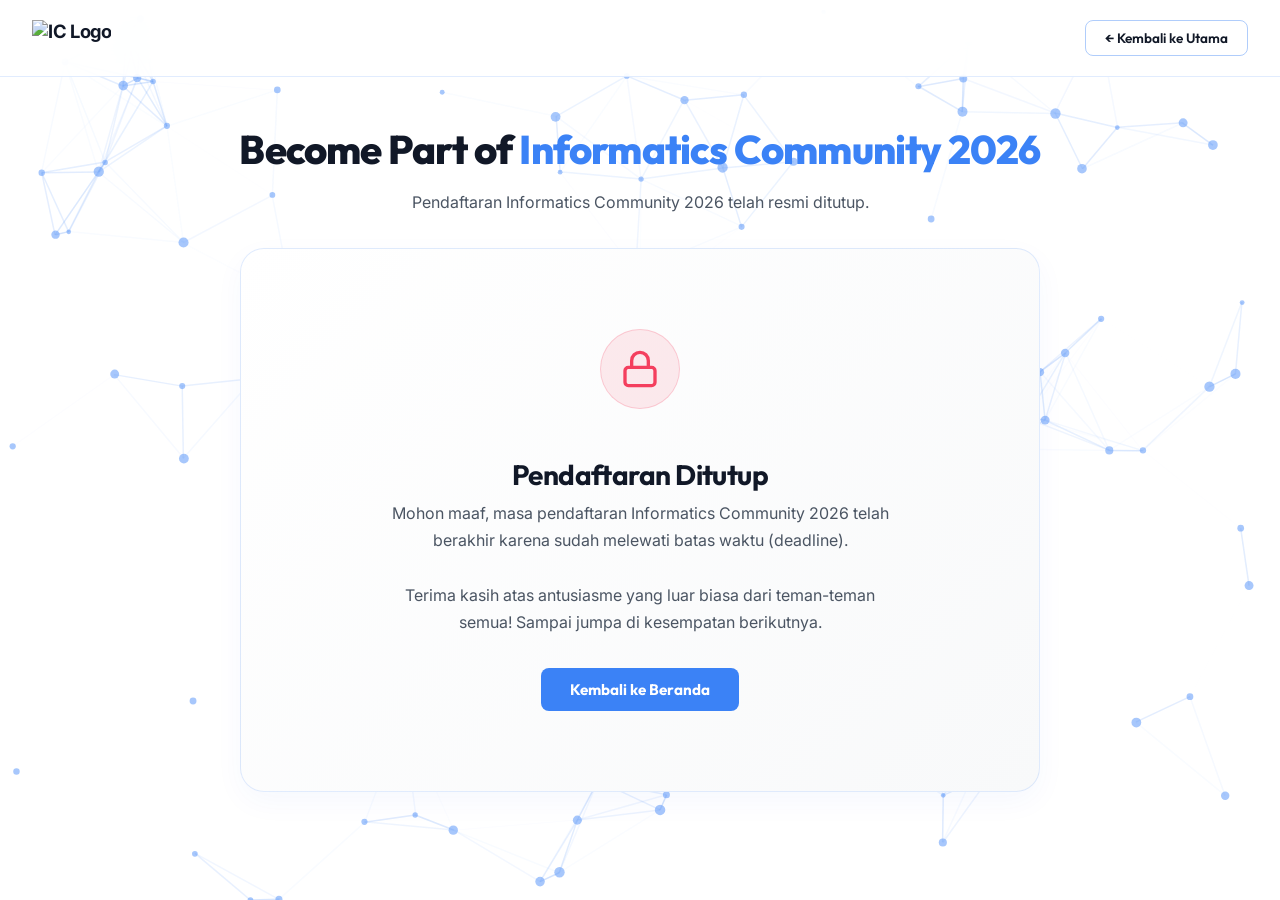
==== commit 9a4fb76a: "perubahan 4 November 2026" ====
--- a/join.html
+++ b/join.html
@@ -17,7 +17,7 @@
   <!-- TOPBAR -->
   <div class="join-page-topbar">
     <a href="index.html" class="nav-logo">
-      <img src="images/logoic.png" alt="IC Logo" style="height: 36px; width: auto;">
+      <img src="images/logoicnav.png" alt="IC Logo" style="height: 36px; width: auto;"> <!-- Perubahan 2 Nov 2026: Mengubah Logo IC -->
     </a>
     <a href="index.html" class="btn-ghost" style="padding: 0.5rem 1.2rem; font-size: 0.85rem;">
       ← Kembali ke Utama
--- a/styles.css
+++ b/styles.css
@@ -1,1117 +1,2098 @@
-  *, *::before, *::after { margin: 0; padding: 0; box-sizing: border-box; }
-
-  :root {
-    --navy: #FFFFFF;
-    --navy-transparent: rgba(255, 255, 255, 0);
-    --navy2: #F8F9FA;
-    --slate: #FFFFFF;
-    --slate2: #F3F4F6;
-    --brand-blue: #3b82f6; /* Blue 500 */
-    --brand-blue-dim: #2563eb; /* Blue 600 */
-    --brand-red: #f43f5e; /* Rose 500 */
-    --brand-red-dim: #e11d48; /* Rose 600 */
-    --text: #111827;
-    --text-muted: #4B5563;
-    --text-dim: #9CA3AF;
-    --border: rgba(59, 130, 246, 0.15);
-    --border-hover: rgba(59, 130, 246, 0.4);
-    --glass-bg: rgba(255, 255, 255, 0.85);
-    --glass-solid: rgba(255, 255, 255, 0.95);
-    --card-bg: rgba(255, 255, 255, 0.4);
-    --canvas-trail: rgba(255, 255, 255, 0.4);
-  }
-
-  [data-theme="dark"] {
-    --navy: #0f172a;
-    --navy-transparent: rgba(15, 23, 42, 0);
-    --navy2: #1e293b;
-    --slate: #1e293b;
-    --slate2: #334155;
-    --brand-blue: #60a5fa; /* Blue 400 for dark mode contrast */
-    --brand-blue-dim: #3b82f6;
-    --brand-red: #fb7185; /* Rose 400 */
-    --brand-red-dim: #f43f5e;
-    --text: #E2E8F0;
-    --text-muted: #94a3b8;
-    --text-dim: #64748b;
-    --border: rgba(255, 255, 255, 0.1);
-    --border-hover: rgba(96, 165, 250, 0.3);
-    --glass-bg: rgba(15, 23, 42, 0.85);
-    --glass-solid: rgba(15, 23, 42, 0.95);
-    --card-bg: rgba(255, 255, 255, 0.03);
-    --canvas-trail: rgba(15, 23, 42, 0.4);
-  }
-
-  html {
-    /* Fluid root scaling for all REM units */
-    font-size: clamp(10px, 1.5vw + 6px, 16px);
-    overflow-x: hidden;
-  }
-  body {
-    overflow-x: hidden;
-    font-family: 'Inter', sans-serif;
-    background: var(--navy);
-    color: var(--text);
-    -webkit-font-smoothing: antialiased;
-    transition: background-color 0.3s ease, color 0.3s ease;
-  }
+*,
+*::before,
+*::after {
+  margin: 0;
+  padding: 0;
+  box-sizing: border-box;
+}
+
+:root {
+  --navy: #FFFFFF;
+  --navy-transparent: rgba(255, 255, 255, 0);
+  --navy2: #F8F9FA;
+  --slate: #FFFFFF;
+  --slate2: #F3F4F6;
+  --brand-blue: #3b82f6;
+  /* Blue 500 */
+  --brand-blue-dim: #2563eb;
+  /* Blue 600 */
+  --brand-red: #f43f5e;
+  /* Rose 500 */
+  --brand-red-dim: #e11d48;
+  /* Rose 600 */
+  --text: #111827;
+  --text-muted: #4B5563;
+  --text-dim: #9CA3AF;
+  --border: rgba(59, 130, 246, 0.15);
+  --border-hover: rgba(59, 130, 246, 0.4);
+  --glass-bg: rgba(255, 255, 255, 0.85);
+  --glass-solid: rgba(255, 255, 255, 0.95);
+  --card-bg: rgba(255, 255, 255, 0.4);
+  --canvas-trail: rgba(255, 255, 255, 0.4);
+}
+
+[data-theme="dark"] {
+  --navy: #0f172a;
+  --navy-transparent: rgba(15, 23, 42, 0);
+  --navy2: #1e293b;
+  --slate: #1e293b;
+  --slate2: #334155;
+  --brand-blue: #60a5fa;
+  /* Blue 400 for dark mode contrast */
+  --brand-blue-dim: #3b82f6;
+  --brand-red: #fb7185;
+  /* Rose 400 */
+  --brand-red-dim: #f43f5e;
+  --text: #E2E8F0;
+  --text-muted: #94a3b8;
+  --text-dim: #64748b;
+  --border: rgba(255, 255, 255, 0.1);
+  --border-hover: rgba(96, 165, 250, 0.3);
+  --glass-bg: rgba(15, 23, 42, 0.85);
+  --glass-solid: rgba(15, 23, 42, 0.95);
+  --card-bg: rgba(255, 255, 255, 0.03);
+  --canvas-trail: rgba(15, 23, 42, 0.4);
+}
+
+html {
+  /* Fluid root scaling for all REM units */
+  font-size: clamp(10px, 1.5vw + 6px, 16px);
+  overflow-x: hidden;
+}
+
+body {
+  overflow-x: hidden;
+  font-family: 'Inter', sans-serif;
+  background: var(--navy);
+  color: var(--text);
+  -webkit-font-smoothing: antialiased;
+  transition: background-color 0.3s ease, color 0.3s ease;
+}
 
 /* Perubahan: Membuat agar halaman utama di background tidak bisa di scroll ketika dalam mobile menu & divisi overlay */
-html.menu-open, html.menu-open body, html.divisi-open, html.divisi-open body {
+html.menu-open,
+html.menu-open body,
+html.divisi-open,
+html.divisi-open body {
   overflow: hidden;
   overscroll-behavior: none;
 }
 
-.mobile-menu, .divisi-overlay {
+.mobile-menu,
+.divisi-overlay {
   overscroll-behavior: contain;
 }
 
-  h1, h2, h3, h4 { font-family: 'Outfit', sans-serif; letter-spacing: -0.02em; }
-
+h1,
+h2,
+h3,
+h4 {
+  font-family: 'Outfit', sans-serif;
+  letter-spacing: -0.02em;
+}
+
+nav {
+  position: fixed;
+  top: 0;
+  width: 100%;
+  z-index: 999;
+  padding: 1rem 2rem;
+  /* Perubahan 2 Nov 2026: Tambah 1rem ke padding atas bawah */
+  display: flex;
+  align-items: center;
+  justify-content: space-between;
+  background: var(--glass-bg);
+  backdrop-filter: blur(16px);
+  border-bottom: 1px solid var(--border);
+}
+
+.nav-logo {
+  display: flex;
+  align-items: center;
+  gap: 10px;
+  font-size: 1.15rem;
+  font-weight: 700;
+  color: var(--text);
+  text-decoration: none;
+  letter-spacing: -0.02em;
+}
+
+.nav-links {
+  display: flex;
+  gap: 2rem;
+  list-style: none;
+}
+
+.nav-links a {
+  color: var(--text-muted);
+  text-decoration: none;
+  font-size: 0.9rem;
+  font-weight: 500;
+  transition: color 0.2s;
+}
+
+.nav-links a:hover {
+  color: var(--brand-blue);
+}
+
+/* ─── HAMBURGER ─── */
+.hamburger {
+  display: none;
+  flex-direction: column;
+  justify-content: center;
+  gap: 5px;
+  width: 40px;
+  height: 40px;
+  cursor: pointer;
+  background: none;
+  border: 1px solid var(--border);
+  border-radius: 8px;
+  padding: 8px;
+  transition: border-color 0.2s;
+  position: relative;
+  z-index: 200;
+}
+
+.hamburger:hover {
+  border-color: var(--brand-blue);
+}
+
+.hamburger span {
+  display: block;
+  height: 1.5px;
+  background: var(--text);
+  border-radius: 2px;
+  transform-origin: center;
+}
+
+.hamburger.open span:nth-child(1) {
+  transform: translateY(6.5px) rotate(45deg);
+}
+
+.hamburger.open span:nth-child(2) {
+  opacity: 0;
+  transform: scaleX(0);
+}
+
+.hamburger.open span:nth-child(3) {
+  transform: translateY(-6.5px) rotate(-45deg);
+}
+
+.mobile-menu {
+  display: none;
+  position: fixed;
+  top: 0;
+  left: 0;
+  right: 0;
+  bottom: 0;
+  backdrop-filter: blur(20px);
+  background: rgba(255, 255, 255, 0.97);
+  z-index: 150;
+  flex-direction: column;
+  align-items: center;
+  justify-content: center;
+  opacity: 0;
+  pointer-events: none;
+  transition: opacity 0.3s ease;
+}
+
+/* Perubahan: Membuat background mobile menu mengikuti theme (light/dark) */
+[data-theme="dark"] .mobile-menu {
+  background: rgba(30, 41, 88, 0.97);
+}
+
+.mobile-menu.open {
+  opacity: 1;
+  pointer-events: all;
+}
+
+.mobile-menu ul {
+  list-style: none;
+  text-align: center;
+}
+
+.mobile-menu ul a {
+  display: block;
+  font-family: 'Outfit', sans-serif;
+  font-size: 2rem;
+  font-weight: 700;
+  color: var(--text-muted);
+  text-decoration: none;
+  padding: 0.55rem 2rem;
+  transition: color 0.2s;
+  letter-spacing: -0.01em;
+}
+
+.mobile-menu ul a:hover {
+  color: var(--brand-blue);
+}
+
+.mobile-menu-socials {
+  display: flex;
+  gap: 1rem;
+  margin-top: 2.5rem;
+}
+
+.mobile-menu-socials a {
+  display: flex;
+  align-items: center;
+  gap: 8px;
+  padding: 0.5rem 1rem;
+  border: 1px solid var(--border);
+  border-radius: 8px;
+  text-decoration: none;
+  color: var(--text-muted);
+  font-size: 0.85rem;
+}
+
+.mobile-menu-socials a:hover {
+  border-color: var(--brand-blue);
+  color: var(--brand-blue);
+}
+
+/* ─── HERO ─── */
+#home {
+  position: relative;
+  min-height: 100vh;
+  display: flex;
+  align-items: center;
+  justify-content: center;
+  overflow: hidden;
+  text-align: center;
+  padding: 2rem;
+}
+
+#hero-canvas {
+  position: fixed;
+  top: 0;
+  left: 0;
+  width: 100vw;
+  height: 100vh;
+  pointer-events: none;
+  z-index: 0;
+  opacity: 0.75;
+}
+
+.hero-content {
+  position: relative;
+  z-index: 1;
+  max-width: 1000px;
+}
+
+.hero-badge {
+  display: inline-flex;
+  align-items: center;
+  gap: 8px;
+  background: rgba(123, 47, 255, 0.15);
+  border: 1px solid rgba(123, 47, 255, 0.4);
+  padding: 6px 16px;
+  border-radius: 999px;
+  font-size: 0.8rem;
+  color: #a97fff;
+  margin-bottom: 2rem;
+  font-weight: 500;
+  letter-spacing: 0.04em;
+}
+
+.badge-dot {
+  width: 6px;
+  height: 6px;
+  border-radius: 50%;
+  background: var(--brand-red);
+  animation: pulse 2s infinite;
+}
+
+@keyframes pulse {
+
+  0%,
+  100% {
+    opacity: 1;
+    transform: scale(1);
+  }
+
+  50% {
+    opacity: 0.5;
+    transform: scale(0.7);
+  }
+}
+
+.interactive-title {
+  perspective: 1000px;
+  margin-bottom: 1.5rem;
+}
+
+.title-line {
+  display: block;
+  font-size: clamp(2rem, 12vw, 7.5rem);
+  font-weight: 800;
+  line-height: 1;
+  text-transform: uppercase;
+  letter-spacing: -0.02em;
+}
+
+.title-word-1 {
+  color: var(--text);
+}
+
+.title-word-2 {
+  background: linear-gradient(90deg, var(--brand-blue), var(--brand-red));
+  -webkit-background-clip: text;
+  -webkit-text-fill-color: transparent;
+  background-clip: text;
+}
+
+.hover-char {
+  display: inline-block;
+  transition: transform 0.4s cubic-bezier(0.175, 0.885, 0.32, 1.275), color 0.3s ease;
+  cursor: default;
+}
+
+.hover-char:hover {
+  transform: translateY(-15px) scale(1.15) rotate(4deg);
+  color: var(--brand-red);
+  -webkit-text-fill-color: initial;
+}
+
+.hero-badge,
+.interactive-title,
+.hero-sub,
+.hero-actions {
+  opacity: 0;
+  animation: fadeUpReveal 0.8s cubic-bezier(0.16, 1, 0.3, 1) forwards;
+}
+
+.hero-badge {
+  animation-delay: 0.1s;
+}
+
+.interactive-title {
+  animation-delay: 0.3s;
+}
+
+.hero-sub {
+  animation-delay: 0.5s;
+}
+
+.hero-actions {
+  animation-delay: 0.7s;
+}
+
+@keyframes fadeUpReveal {
+  0% {
+    opacity: 0;
+    transform: translateY(30px);
+  }
+
+  100% {
+    opacity: 1;
+    transform: translateY(0);
+  }
+}
+
+.hero-sub {
+  font-size: 1.1rem;
+  color: var(--text-muted);
+  max-width: 580px;
+  margin: 0 auto 2.5rem;
+  line-height: 1.7;
+}
+
+.hero-actions {
+  display: flex;
+  gap: 1rem;
+  justify-content: center;
+  flex-wrap: wrap;
+}
+
+.btn-hero-join {
+  position: relative;
+  display: inline-flex;
+  align-items: center;
+  gap: 12px;
+  padding: 1.1rem 2.8rem;
+  font-size: 1.25rem;
+  font-weight: 800;
+  font-family: 'Outfit', sans-serif;
+  text-decoration: none;
+  border-radius: 999px;
+  background: linear-gradient(135deg, var(--brand-blue), var(--brand-blue-dim));
+  color: #ffffff;
+  overflow: hidden;
+  box-shadow: 0 0 25px rgba(59, 130, 246, 0.4), 0 0 50px rgba(59, 130, 246, 0.15);
+  z-index: 1;
+}
+
+.btn-hero-join::before {
+  content: '';
+  position: absolute;
+  inset: -3px;
+  border-radius: 999px;
+  background: linear-gradient(90deg, var(--brand-blue), var(--brand-red), var(--brand-blue));
+  background-size: 200% auto;
+  z-index: -2;
+  animation: gradientShift 3s linear infinite;
+  opacity: 0;
+  transition: opacity 0.3s ease;
+}
+
+.btn-hero-join::after {
+  content: '';
+  position: absolute;
+  inset: 0;
+  border-radius: 999px;
+  background: var(--brand-blue);
+  z-index: -1;
+  transition: opacity 0.3s ease;
+}
+
+.btn-hero-join .sweep {
+  position: absolute;
+  top: 0;
+  left: -100%;
+  width: 60%;
+  height: 100%;
+  background: linear-gradient(90deg, transparent, rgba(255, 255, 255, 0.4), transparent);
+  transform: skewX(-25deg);
+  animation: sweepAnim 5s infinite cubic-bezier(0.4, 0, 0.2, 1);
+  z-index: 0;
+}
+
+@keyframes sweepAnim {
+
+  0%,
+  20% {
+    left: -100%;
+  }
+
+  40%,
+  100% {
+    left: 200%;
+  }
+}
+
+@keyframes gradientShift {
+  0% {
+    background-position: 0% 50%;
+  }
+
+  100% {
+    background-position: 200% 50%;
+  }
+}
+
+.btn-hero-join span,
+.btn-hero-join svg {
+  position: relative;
+  z-index: 1;
+}
+
+.btn-hero-join .join-arrow {
+  transition: transform 0.3s ease;
+}
+
+.btn-hero-join:hover {
+  transform: translateY(-5px) scale(1.05);
+  box-shadow: 0 10px 30px rgba(244, 63, 94, 0.4), 0 0 60px rgba(59, 130, 246, 0.3);
+  color: #ffffff;
+}
+
+.btn-hero-join:hover::before {
+  opacity: 1;
+}
+
+.btn-hero-join:hover::after {
+  opacity: 0;
+}
+
+.btn-hero-join:hover .join-arrow {
+  transform: translateX(8px);
+}
+
+.btn-primary {
+  padding: 0.75rem 1.8rem;
+  background: var(--brand-blue);
+  color: var(--navy);
+  font-weight: 700;
+  font-size: 0.95rem;
+  border: none;
+  border-radius: 8px;
+  cursor: pointer;
+  text-decoration: none;
+  font-family: 'Outfit', sans-serif;
+  display: inline-flex;
+  align-items: center;
+  gap: 8px;
+}
+
+.btn-primary:hover {
+  background: #33ddff;
+  transform: translateY(-2px);
+}
+
+.btn-ghost {
+  padding: 0.75rem 1.8rem;
+  background: transparent;
+  color: var(--text);
+  font-weight: 600;
+  font-size: 0.95rem;
+  border: 1px solid var(--border-hover);
+  border-radius: 8px;
+  cursor: pointer;
+  text-decoration: none;
+  font-family: 'Outfit', sans-serif;
+  display: inline-flex;
+  align-items: center;
+  gap: 8px;
+}
+
+.btn-ghost:hover {
+  background: rgba(0, 212, 255, 0.07);
+  border-color: var(--brand-blue);
+}
+
+/* ─── LEARN MORE BUTTON & SCROLL TRANSITION ─── */
+.btn-learn-more {
+  position: relative;
+  overflow: hidden;
+}
+
+.btn-learn-more .arrow-down-icon {
+  transition: transform 0.3s cubic-bezier(0.4, 0, 0.2, 1);
+}
+
+.btn-learn-more:hover .arrow-down-icon {
+  transform: translateY(4px);
+}
+
+.btn-learn-more:active {
+  transform: scale(0.96);
+}
+
+/* Smooth scroll highlight transition for target section */
+@keyframes sectionHighlight {
+  0% {
+    transform: translateY(24px);
+    opacity: 0.6;
+  }
+
+  50% {
+    transform: translateY(-4px);
+    box-shadow: 0 10px 40px rgba(26, 86, 219, 0.12);
+  }
+
+  100% {
+    transform: translateY(0);
+    opacity: 1;
+    box-shadow: none;
+  }
+}
+
+#about.scroll-highlight {
+  animation: sectionHighlight 1s cubic-bezier(0.4, 0, 0.2, 1) forwards;
+}
+
+.socials-row {
+  margin-top: 3rem;
+  display: flex;
+  gap: 1rem;
+  justify-content: center;
+}
+
+.social-link {
+  display: flex;
+  align-items: center;
+  gap: 8px;
+  padding: 0.55rem 1.2rem;
+  border: 1px solid var(--border);
+  border-radius: 8px;
+  text-decoration: none;
+  color: var(--text-muted);
+  font-size: 0.85rem;
+  font-weight: 500;
+  background: rgba(255, 255, 255, 0.03);
+}
+
+.social-link:hover {
+  border-color: var(--brand-blue);
+  color: var(--brand-blue);
+}
+
+.social-link svg {
+  width: 18px;
+  height: 18px;
+}
+
+/* ─── SECTIONS ─── */
+section {
+  padding: 5rem 2rem;
+  position: relative;
+  z-index: 1;
+}
+
+.hero-content {
+  max-width: 900px;
+  margin: 0 auto;
+  position: relative;
+  z-index: 10;
+}
+
+.hero-content::before {
+  content: '';
+  position: absolute;
+  top: 50%;
+  left: 50%;
+  transform: translate(-50%, -50%);
+  width: 140vw;
+  height: 160%;
+  background: radial-gradient(ellipse at center, var(--navy) 10%, var(--navy-transparent) 60%);
+  z-index: -1;
+  pointer-events: none;
+}
+
+.container {
+  max-width: 1100px;
+  margin: 0 auto;
+  position: relative;
+  z-index: 2;
+}
+
+.section-label {
+  font-size: 0.8rem;
+  font-weight: 600;
+  letter-spacing: 0.1em;
+  color: var(--brand-blue);
+  text-transform: uppercase;
+  margin-bottom: 0.75rem;
+  display: flex;
+  align-items: center;
+  gap: 8px;
+}
+
+.section-label::before {
+  content: '';
+  display: block;
+  width: 24px;
+  height: 1px;
+  background: var(--brand-blue);
+}
+
+.section-title {
+  font-size: clamp(1.8rem, 3.5vw, 2.8rem);
+  font-weight: 700;
+  line-height: 1.2;
+  margin-bottom: 1rem;
+}
+
+.section-desc {
+  color: var(--text-muted);
+  max-width: 560px;
+  line-height: 1.7;
+}
+
+/* ─── ABOUT ─── */
+#about {
+  background: transparent;
+}
+
+.about-grid {
+  display: grid;
+  grid-template-columns: 1.2fr 1fr;
+  gap: 3.5rem;
+  align-items: stretch;
+  margin-top: 3rem;
+}
+
+.about-terminal {
+  background: #080c14;
+  border: 1px solid var(--border);
+  border-radius: 12px;
+  overflow: hidden;
+  font-family: Consolas, Monaco, 'Andale Mono', 'Ubuntu Mono', monospace;
+  box-shadow: 0 20px 45px rgba(0, 0, 0, 0.45);
+  transition: border-color 0.3s ease, box-shadow 0.3s ease;
+  display: flex;
+  flex-direction: column;
+  border-color: var(--border-hover);
+  box-shadow: 0 20px 45px rgba(0, 212, 255, 0.08);
+}
+
+.terminal-header {
+  background: rgba(255, 255, 255, 0.02);
+  border-bottom: 1px solid rgba(255, 255, 255, 0.05);
+  display: flex;
+  justify-content: space-between;
+  align-items: center;
+  padding: 12px 18px;
+  flex-shrink: 0;
+}
+
+.terminal-dots {
+  display: flex;
+  gap: 6px;
+}
+
+.dot {
+  width: 10px;
+  height: 10px;
+  border-radius: 50%;
+  display: inline-block;
+}
+
+.dot-red {
+  background: #f43f5e;
+}
+
+/* Rose Red */
+.dot-yellow {
+  background: #facc15;
+}
+
+/* Warm Yellow */
+.dot-green {
+  background: #3ef63b;
+}
+
+/* Sky Blue */
+.terminal-title {
+  color: var(--text-muted);
+  font-size: 0.78rem;
+  font-weight: 500;
+}
+
+.terminal-body {
+  padding: 24px;
+  font-size: 0.88rem;
+  color: #e2e8f0;
+  overflow-x: auto;
+  flex-grow: 1;
+}
+
+.terminal-line {
+  margin-bottom: 15px;
+  display: flex;
+  gap: 8px;
+  font-weight: 500;
+}
+
+/* Perubahan: Mengubah warna terminalnya */
+.prompt {
+  color: #a7373b;
+}
+
+.cmd {
+  color: #9068b0;
+}
+
+.arg {
+  color: #f8fafc;
+}
+
+.terminal-output pre {
+  margin: 0;
+  white-space: pre;
+  line-height: 1.6;
+}
+
+.json-key {
+  color: #9068b0;
+}
+
+.json-val-str {
+  color: #50a8c8;
+}
+
+.json-val-num {
+  color: #a7373b;
+}
+
+.json-val-bool {
+  color: #a7373b;
+}
+
+.stats-row {
+  display: grid;
+  grid-template-columns: repeat(3, 1fr);
+  gap: 1rem;
+  margin-top: 2.5rem;
+}
+
+.stat-box {
+  background: var(--slate);
+  border: 1px solid var(--border);
+  border-radius: 12px;
+  padding: 1.2rem;
+  text-align: center;
+}
+
+.stat-number {
+  font-size: 1.8rem;
+  font-weight: 700;
+  color: var(--brand-blue);
+  font-family: 'Outfit', sans-serif;
+  display: block;
+}
+
+.stat-label {
+  font-size: 0.8rem;
+  color: var(--text-muted);
+  margin-top: 4px;
+}
+
+.about-text p {
+  color: var(--text-muted);
+  margin-bottom: 1rem;
+  line-height: 1.8;
+}
+
+.about-tags {
+  display: flex;
+  flex-wrap: wrap;
+  gap: 8px;
+  margin-top: 1.5rem;
+}
+
+.tag {
+  padding: 4px 12px;
+  border-radius: 999px;
+  font-size: 0.8rem;
+  background: rgba(0, 212, 255, 0.08);
+  border: 1px solid rgba(0, 212, 255, 0.2);
+  color: var(--brand-blue);
+}
+
+/* ─── DIVISI CAROUSEL ─── */
+#divisi {
+  background: transparent;
+  position: relative;
+  overflow: hidden;
+}
+
+.carousel-wrapper {
+  position: relative;
+  margin-top: 3.5rem;
+  padding: 2rem 0 3.5rem;
+  overflow: hidden;
+}
+
+.carousel-track-outer {
+  overflow: visible;
+  width: 100%;
+}
+
+.carousel-track {
+  display: flex;
+  gap: 1.5rem;
+  transition: transform 0.5s cubic-bezier(0.4, 0, 0.2, 1);
+  will-change: transform;
+  align-items: center;
+}
+
+.divisi-card {
+  flex: 0 0 280px;
+  background: var(--slate);
+  border: 1px solid var(--border);
+  border-radius: 20px;
+  overflow: hidden;
+  transition: transform 0.25s cubic-bezier(0.4, 0, 0.2, 1), opacity 0.25s cubic-bezier(0.4, 0, 0.2, 1), border-color 0.25s cubic-bezier(0.4, 0, 0.2, 1), box-shadow 0.25s cubic-bezier(0.4, 0, 0.2, 1);
+  /* Perubahan: Membuat transisi divisi-card lebih ringan */
+  cursor: pointer;
+  position: relative;
+  transform: scale(0.9);
+  opacity: 0.6;
+}
+
+.divisi-card.active {
+  transform: scale(1.05);
+  opacity: 1;
+  border-color: var(--border-hover);
+  box-shadow: 0 0 40px rgba(0, 212, 255, 0.12), 0 0 80px rgba(123, 47, 255, 0.08);
+}
+
+.divisi-card::before {
+  content: '';
+  position: absolute;
+  top: 0;
+  left: 0;
+  right: 0;
+  height: 3px;
+  background: linear-gradient(90deg, var(--brand-red), var(--brand-blue));
+  opacity: 0;
+  transition: opacity 0.2s;
+}
+
+.divisi-card.active::before {
+  opacity: 1;
+}
+
+.divisi-card .divisi-body::after {
+  content: 'Lihat Detail →';
+  display: block;
+  margin-top: 0.75rem;
+  font-size: 0.75rem;
+  color: var(--brand-blue);
+  font-weight: 600;
+  opacity: 0;
+  transition: opacity 0.2s;
+}
+
+.divisi-card.active .divisi-body::after {
+  opacity: 1;
+}
+
+.divisi-img {
+  width: 100%;
+  height: 200px;
+  overflow: hidden;
+  background: var(--slate2);
+  position: relative;
+  display: flex;
+  align-items: center;
+  justify-content: center;
+}
+
+.divisi-img img {
+  width: 100%;
+  height: 100%;
+  object-fit: cover;
+  object-position: center 25%;
+  transition: transform 0.25s;
+}
+
+.divisi-card.active .divisi-img img {
+  transform: scale(1.05);
+}
+
+.divisi-img-placeholder {
+  display: flex;
+  flex-direction: column;
+  align-items: center;
+  justify-content: center;
+  gap: 8px;
+  width: 100%;
+  height: 100%;
+  background: linear-gradient(135deg, rgba(123, 47, 255, 0.1) 0%, rgba(0, 212, 255, 0.08) 100%);
+}
+
+.divisi-img-placeholder .dv-emoji {
+  font-size: 2.5rem;
+}
+
+.divisi-img-placeholder .dv-hint {
+  font-size: 0.72rem;
+  color: var(--text-dim);
+  letter-spacing: 0.05em;
+}
+
+.divisi-body {
+  padding: 1.3rem;
+}
+
+.divisi-name {
+  font-family: 'Outfit', sans-serif;
+  font-size: 1.05rem;
+  font-weight: 700;
+  margin-bottom: 0.25rem;
+  color: var(--text);
+  letter-spacing: 0.03em;
+}
+
+.divisi-full {
+  font-size: 0.78rem;
+  color: var(--brand-blue);
+  font-weight: 500;
+  margin-bottom: 0.75rem;
+}
+
+.divisi-desc {
+  font-size: 0.83rem;
+  color: var(--text-muted);
+  line-height: 1.6;
+}
+
+.ph-badge {
+  display: inline-block;
+  margin-top: 0.85rem;
+  font-size: 0.72rem;
+  padding: 3px 10px;
+  border-radius: 999px;
+  background: rgba(255, 255, 255, 0.05);
+  color: var(--text-dim);
+  border: 1px solid rgba(255, 255, 255, 0.07);
+}
+
+/* Carousel controls */
+.carousel-controls {
+  display: flex;
+  align-items: center;
+  justify-content: center;
+  gap: 1rem;
+  margin-top: 2.5rem;
+}
+
+.carousel-btn {
+  width: 44px;
+  height: 44px;
+  border-radius: 50%;
+  background: var(--slate);
+  border: 1px solid var(--border);
+  color: var(--text);
+  cursor: pointer;
+  display: flex;
+  align-items: center;
+  justify-content: center;
+  font-size: 1.1rem;
+  user-select: none;
+}
+
+.carousel-btn:hover {
+  background: var(--slate2);
+  border-color: var(--brand-blue);
+  color: var(--brand-blue);
+}
+
+.carousel-dots {
+  display: flex;
+  gap: 8px;
+}
+
+.carousel-dot {
+  width: 8px;
+  height: 8px;
+  border-radius: 50%;
+  background: var(--text-dim);
+  cursor: pointer;
+}
+
+.carousel-dot.active {
+  background: var(--brand-blue);
+  width: 24px;
+  border-radius: 4px;
+}
+
+/* ─── DIVISI PAGE OVERLAY ─── */
+.divisi-overlay {
+  display: none;
+  position: fixed;
+  inset: 0;
+  z-index: 9999;
+  background: var(--glass-bg);
+  /* Light frosted glass */
+  backdrop-filter: blur(24px);
+  overflow-y: auto;
+  opacity: 0;
+  transition: opacity 0.35s ease;
+}
+
+.divisi-overlay.open {
+  display: block;
+  animation: overlayIn 0.35s ease forwards;
+}
+
+/* Perubahan: Animasi tutup halaman divisi (cepat). Animasi overlayIn memakai "forwards",
+   jadi opacity inline dari JS tidak akan pernah berlaku; fade-out harus lewat animasi sendiri. */
+.divisi-overlay.closing {
+  animation: overlayOut 0.18s ease forwards;
+  pointer-events: none;
+}
+
+@keyframes overlayOut {
+  from {
+    opacity: 1;
+    transform: translateY(0);
+  }
+
+  to {
+    opacity: 0;
+    transform: translateY(10px);
+  }
+}
+
+@keyframes overlayIn {
+  from {
+    opacity: 0;
+    transform: translateY(20px);
+  }
+
+  to {
+    opacity: 1;
+    transform: translateY(0);
+  }
+}
+
+.divisi-page {
+  max-width: 800px;
+  margin: 0 auto;
+  padding: 5rem 2rem 4rem;
+}
+
+@media (max-width: 768px) {
+  .divisi-page {
+    text-align: center;
+    /* Perubahan: Membuat teks divisi di tengah ketika layar lebih kecil */
+  }
+}
+
+.divisi-page-back {
+  display: inline-flex;
+  align-items: center;
+  gap: 8px;
+  color: var(--text-muted);
+  font-size: 0.88rem;
+  font-weight: 500;
+  cursor: pointer;
+  border: none;
+  background: none;
+  padding: 0.5rem 0;
+  margin-bottom: 2.5rem;
+  transition: color 0.2s;
+}
+
+.divisi-page-back:hover {
+  color: var(--brand-blue);
+}
+
+.divisi-page-header {
+  display: flex;
+  align-items: center;
+  gap: 2rem;
+  margin-bottom: 2.5rem;
+}
+
+.divisi-page-icon {
+  width: 96px;
+  height: 96px;
+  border-radius: 20px;
+  flex-shrink: 0;
+  background: linear-gradient(135deg, rgba(123, 47, 255, 0.2), rgba(0, 212, 255, 0.15));
+  border: 1px solid var(--border-hover);
+  display: flex;
+  align-items: center;
+  justify-content: center;
+  font-size: 2.8rem;
+}
+
+.divisi-page-photo {
+  width: 280px;
+  height: 190px;
+  border-radius: 12px;
+  flex-shrink: 0;
+  overflow: hidden;
+  border: 1px solid var(--border-hover);
+  box-shadow: 0 8px 24px rgba(0, 0, 0, 0.3);
+}
+
+.divisi-page-photo img {
+  width: 100%;
+  height: 100%;
+  object-fit: cover;
+  object-position: center 25%;
+}
+
+.divisi-page-title {
+  font-family: 'Outfit', sans-serif;
+  font-size: 2rem;
+  font-weight: 700;
+  margin-bottom: 0.3rem;
+}
+
+.section-title {
+  font-size: 2.5rem;
+  font-weight: 800;
+  margin-bottom: 1rem;
+  color: var(--text);
+  position: relative;
+  z-index: 10;
+}
+
+.section-title::before {
+  content: '';
+  position: absolute;
+  top: 50%;
+  left: 50%;
+  transform: translate(-50%, -50%);
+  width: 140vw;
+  height: 350%;
+  background: radial-gradient(ellipse at center, var(--navy) 10%, var(--navy-transparent) 55%);
+  z-index: -1;
+  pointer-events: none;
+}
+
+.section-title span {
+  color: var(--brand-blue);
+  position: relative;
+  z-index: 1;
+}
+
+.divisi-page-subtitle {
+  color: var(--brand-blue);
+  font-size: 0.95rem;
+  font-weight: 500;
+}
+
+.divisi-page-badge {
+  display: inline-block;
+  margin-top: 0.6rem;
+  font-size: 0.75rem;
+  padding: 3px 12px;
+  border-radius: 999px;
+  background: rgba(26, 86, 219, 0.08);
+  color: var(--brand-blue);
+  border: 1px solid rgba(26, 86, 219, 0.2);
+}
+
+.divisi-page-divider {
+  height: 1px;
+  background: var(--border);
+  margin: 2rem 0;
+}
+
+.divisi-page-section-title {
+  font-family: 'Outfit', sans-serif;
+  font-size: 0.8rem;
+  font-weight: 600;
+  letter-spacing: 0.1em;
+  color: var(--brand-blue);
+  text-transform: uppercase;
+  margin-bottom: 1rem;
+  display: flex;
+  align-items: center;
+  gap: 8px;
+}
+
+.divisi-page-section-title::before {
+  content: '';
+  display: block;
+  width: 20px;
+  height: 1px;
+  background: var(--brand-blue);
+}
+
+.divisi-page-desc {
+  color: var(--text-muted);
+  line-height: 1.85;
+  font-size: 0.95rem;
+  margin-bottom: 2rem;
+}
+
+.divisi-page-tasks {
+  display: grid;
+  grid-template-columns: 1fr 1fr;
+  gap: 0.85rem;
+  margin-bottom: 2rem;
+}
+
+.divisi-task-item {
+  display: flex;
+  align-items: flex-start;
+  gap: 10px;
+  padding: 0.9rem 1rem;
+  background: var(--slate);
+  border: 1px solid var(--border);
+  border-radius: 10px;
+  font-size: 0.85rem;
+  color: var(--text-muted);
+  line-height: 1.5;
+}
+
+.divisi-task-item::before {
+  content: '▸';
+  color: var(--brand-red);
+  font-size: 0.8rem;
+  flex-shrink: 0;
+  margin-top: 1px;
+}
+
+/* ─── MEMBER CAROUSEL (inside divisi page) ─── */
+.member-carousel-wrapper {
+  margin-top: 0.5rem;
+  padding: 0.5rem 0 1rem;
+}
+
+.member-carousel-track-outer {
+  overflow: hidden;
+  width: 100%;
+  padding: 1rem 0 1.5rem;
+}
+
+.member-carousel-track {
+  display: flex;
+  gap: 1.25rem;
+  transition: transform 0.45s cubic-bezier(0.4, 0, 0.2, 1);
+  will-change: transform;
+  align-items: center;
+}
+
+.member-card {
+  flex: 0 0 220px;
+  background: var(--slate);
+  border: 1px solid var(--border);
+  border-radius: 20px;
+  overflow: hidden;
+  text-align: center;
+  transition: transform 0.4s cubic-bezier(0.4, 0, 0.2, 1), opacity 0.4s cubic-bezier(0.4, 0, 0.2, 1), border-color 0.4s cubic-bezier(0.4, 0, 0.2, 1), box-shadow 0.4s cubic-bezier(0.4, 0, 0.2, 1);
+  /* Perubahan: Membuat transisi member-card lebih ringan */
+  transform: scale(0.85);
+  opacity: 0.5;
+}
+
+.member-card.active {
+  transform: scale(1.05);
+  opacity: 1;
+  border-color: rgba(0, 212, 255, 0.45);
+  box-shadow: 0 0 40px rgba(0, 212, 255, 0.15), 0 0 80px rgba(123, 47, 255, 0.08);
+}
+
+.member-photo {
+  width: 100%;
+  height: 240px;
+  background: linear-gradient(180deg, rgba(123, 47, 255, 0.12) 0%, rgba(0, 212, 255, 0.06) 100%);
+  overflow: hidden;
+  display: flex;
+  align-items: center;
+  justify-content: center;
+}
+
+.member-photo img {
+  width: 100%;
+  height: 100%;
+  object-fit: cover;
+  object-position: center 20%;
+}
+
+.member-photo-placeholder {
+  width: 100%;
+  height: 100%;
+  display: flex;
+  align-items: center;
+  justify-content: center;
+  font-family: 'Outfit', sans-serif;
+  font-size: 2.8rem;
+  font-weight: 700;
+  color: var(--brand-blue);
+  background: linear-gradient(180deg, rgba(123, 47, 255, 0.18) 0%, rgba(0, 212, 255, 0.08) 100%);
+}
+
+.member-info {
+  background: var(--slate);
+  border-top: 1px solid var(--border);
+  padding: 1rem 1rem 1.15rem;
+}
+
+.member-name {
+  font-family: 'Outfit', sans-serif;
+  font-size: 0.95rem;
+  font-weight: 700;
+  color: var(--text);
+  line-height: 1.3;
+  margin-bottom: 0.3rem;
+}
+
+.member-role {
+  font-size: 0.78rem;
+  color: var(--brand-blue);
+  font-weight: 500;
+}
+
+.member-carousel-controls {
+  display: flex;
+  align-items: center;
+  justify-content: center;
+  gap: 1.25rem;
+  margin-top: 0.25rem;
+}
+
+.member-carousel-btn {
+  width: 44px;
+  height: 44px;
+  border-radius: 50%;
+  background: var(--slate);
+  border: 1px solid var(--border);
+  color: var(--text);
+  cursor: pointer;
+  display: flex;
+  align-items: center;
+  justify-content: center;
+  font-size: 1.1rem;
+  user-select: none;
+}
+
+.member-carousel-btn:hover {
+  background: var(--slate2);
+  border-color: var(--brand-blue);
+  color: var(--brand-blue);
+}
+
+.member-carousel-dots {
+  display: flex;
+  gap: 8px;
+}
+
+.member-carousel-dot {
+  width: 8px;
+  height: 8px;
+  border-radius: 50%;
+  background: var(--text-dim);
+  cursor: pointer;
+}
+
+.member-carousel-dot.active {
+  background: var(--brand-blue);
+  width: 22px;
+  border-radius: 4px;
+}
+
+/* Fixed back button visible on mobile at top of overlay */
+.divisi-overlay-topbar {
+  display: none;
+  position: sticky;
+  top: 0;
+  left: 0;
+  right: 0;
+  z-index: 10;
+  padding: 1rem 1.2rem;
+  background: rgba(255, 255, 255, 0.9);
+  backdrop-filter: blur(12px);
+  border-bottom: 1px solid var(--border);
+}
+
+@media (max-width: 768px) {
+
+  /* lighter glow: still visible, much cheaper to paint */
+  .divisi-card.active,
+  .member-card.active {
+    box-shadow: 0 0 28px rgba(0, 212, 255, 0.15);
+  }
+
+  .carousel-wrapper {
+    contain: layout paint;
+  }
+
+  /* keep the frosted look, with a cheaper blur */
   nav {
-    position: fixed; top: 0; width: 100%; z-index: 999;
-    padding: 0rem 2rem;
-    display: flex; align-items: center; justify-content: space-between;
-    background: var(--glass-bg);
-    backdrop-filter: blur(16px);
-    border-bottom: 1px solid var(--border);
-  }
-  .nav-logo {
-    display: flex; align-items: center; gap: 10px;
-    font-size: 1.15rem; font-weight: 700; color: var(--text);
-    text-decoration: none; letter-spacing: -0.02em;
-  }
-  .nav-links { display: flex; gap: 2rem; list-style: none; }
-  .nav-links a {
-    color: var(--text-muted); text-decoration: none; font-size: 0.9rem;
-    font-weight: 500; transition: color 0.2s;
-  }
-  .nav-links a:hover { color: var(--brand-blue); }
-
-  /* ─── HAMBURGER ─── */
-  .hamburger {
-    display: none; flex-direction: column; justify-content: center;
-    gap: 5px; width: 40px; height: 40px; cursor: pointer;
-    background: none; border: 1px solid var(--border); border-radius: 8px;
-    padding: 8px; transition: border-color 0.2s; position: relative; z-index: 200;
-  }
-  .hamburger:hover { border-color: var(--brand-blue); }
-  .hamburger span {
-    display: block; height: 1.5px; background: var(--text);
-    border-radius: 2px;
-    transform-origin: center;
-  }
-  .hamburger.open span:nth-child(1) { transform: translateY(6.5px) rotate(45deg); }
-  .hamburger.open span:nth-child(2) { opacity: 0; transform: scaleX(0); }
-  .hamburger.open span:nth-child(3) { transform: translateY(-6.5px) rotate(-45deg); }
-
-  .mobile-menu {
-    display: none; position: fixed; top: 0; left: 0; right: 0; bottom: 0; backdrop-filter: blur(20px); background: rgba(255,255,255,0.97); z-index: 150; flex-direction: column; align-items: center; justify-content: center;
-    opacity: 0; pointer-events: none;
-    transition: opacity 0.3s ease;
-  }
-  /* Perubahan: Membuat background mobile menu mengikuti theme (light/dark) */
-  [data-theme="dark"] .mobile-menu {
-    background: rgba(30, 41, 88, 0.97);
-  }
-  .mobile-menu.open { opacity: 1; pointer-events: all; }
-  .mobile-menu ul { list-style: none; text-align: center; }
-  .mobile-menu ul a {
-    display: block; font-family: 'Outfit', sans-serif;
-    font-size: 2rem; font-weight: 700; color: var(--text-muted);
-    text-decoration: none; padding: 0.55rem 2rem;
-    transition: color 0.2s; letter-spacing: -0.01em;
-  }
-  .mobile-menu ul a:hover { color: var(--brand-blue); }
-  .mobile-menu-socials {
-    display: flex; gap: 1rem; margin-top: 2.5rem;
-  }
-  .mobile-menu-socials a {
-    display: flex; align-items: center; gap: 8px;
-    padding: 0.5rem 1rem; border: 1px solid var(--border);
-    border-radius: 8px; text-decoration: none; color: var(--text-muted);
-    font-size: 0.85rem;
-  }
-  .mobile-menu-socials a:hover { border-color: var(--brand-blue); color: var(--brand-blue); }
-
-  /* ─── HERO ─── */
-  #home {
-    position: relative; min-height: 100vh;
-    display: flex; align-items: center; justify-content: center;
-    overflow: hidden; text-align: center; padding: 2rem;
-  }
-  #hero-canvas {
-    position: fixed; top: 0; left: 0; width: 100vw; height: 100vh;
-    pointer-events: none; z-index: 0;
-    opacity: 0.75;
-  }
-  .hero-content { position: relative; z-index: 1; max-width: 1000px; }
-  .hero-badge {
-    display: inline-flex; align-items: center; gap: 8px;
-    background: rgba(123, 47, 255, 0.15);
-    border: 1px solid rgba(123, 47, 255, 0.4);
-    padding: 6px 16px; border-radius: 999px;
-    font-size: 0.8rem; color: #a97fff; margin-bottom: 2rem;
-    font-weight: 500; letter-spacing: 0.04em;
-  }
-  .badge-dot {
-    width: 6px; height: 6px; border-radius: 50%; background: var(--brand-red);
-    animation: pulse 2s infinite;
-  }
-  @keyframes pulse {
-    0%, 100% { opacity: 1; transform: scale(1); }
-    50% { opacity: 0.5; transform: scale(0.7); }
-  }
-  .interactive-title {
-    perspective: 1000px;
-    margin-bottom: 1.5rem;
-  }
-  .title-line {
-    display: block;
-    font-size: clamp(2rem, 12vw, 7.5rem);
-    font-weight: 800;
-    line-height: 1;
-    text-transform: uppercase;
-    letter-spacing: -0.02em;
-  }
-  .title-word-1 {
-    color: var(--text);
-  }
-  .title-word-2 {
-    background: linear-gradient(90deg, var(--brand-blue), var(--brand-red));
-    -webkit-background-clip: text;
-    -webkit-text-fill-color: transparent;
-    background-clip: text;
-  }
-  .hover-char {
-    display: inline-block;
-    transition: transform 0.4s cubic-bezier(0.175, 0.885, 0.32, 1.275), color 0.3s ease;
-    cursor: default;
-  }
-  .hover-char:hover {
-    transform: translateY(-15px) scale(1.15) rotate(4deg);
-    color: var(--brand-red);
-    -webkit-text-fill-color: initial; 
-  }
-
-  .hero-badge, .interactive-title, .hero-sub, .hero-actions {
-    opacity: 0;
-    animation: fadeUpReveal 0.8s cubic-bezier(0.16, 1, 0.3, 1) forwards;
-  }
-  .hero-badge { animation-delay: 0.1s; }
-  .interactive-title { animation-delay: 0.3s; }
-  .hero-sub { animation-delay: 0.5s; }
-  .hero-actions { animation-delay: 0.7s; }
-
-  @keyframes fadeUpReveal {
-    0% { opacity: 0; transform: translateY(30px); }
-    100% { opacity: 1; transform: translateY(0); }
-  }
-
-  .hero-sub {
-    font-size: 1.1rem; color: var(--text-muted); max-width: 580px;
-    margin: 0 auto 2.5rem; line-height: 1.7;
-  }
-  .hero-actions { display: flex; gap: 1rem; justify-content: center; flex-wrap: wrap; }
-  
-  .btn-hero-join {
-    position: relative;
-    display: inline-flex;
-    align-items: center;
-    gap: 12px;
-    padding: 1.1rem 2.8rem;
-    font-size: 1.25rem;
-    font-weight: 800;
-    font-family: 'Outfit', sans-serif;
-    text-decoration: none;
-    border-radius: 999px;
-    background: linear-gradient(135deg, var(--brand-blue), var(--brand-blue-dim));
-    color: #ffffff;
-    overflow: hidden;
-    box-shadow: 0 0 25px rgba(59, 130, 246, 0.4), 0 0 50px rgba(59, 130, 246, 0.15);
-    z-index: 1;
-  }
-
-  .btn-hero-join::before {
-    content: '';
-    position: absolute;
-    inset: -3px;
-    border-radius: 999px;
-    background: linear-gradient(90deg, var(--brand-blue), var(--brand-red), var(--brand-blue));
-    background-size: 200% auto;
-    z-index: -2;
-    animation: gradientShift 3s linear infinite;
-    opacity: 0;
-    transition: opacity 0.3s ease;
-  }
-  
-  .btn-hero-join::after {
-    content: '';
-    position: absolute;
-    inset: 0;
-    border-radius: 999px;
-    background: var(--brand-blue);
-    z-index: -1;
-    transition: opacity 0.3s ease;
-  }
-
-  .btn-hero-join .sweep {
-    position: absolute;
-    top: 0;
-    left: -100%;
-    width: 60%;
-    height: 100%;
-    background: linear-gradient(90deg, transparent, rgba(255,255,255,0.4), transparent);
-    transform: skewX(-25deg);
-    animation: sweepAnim 5s infinite cubic-bezier(0.4, 0, 0.2, 1);
-    z-index: 0;
-  }
-
-  @keyframes sweepAnim {
-    0%, 20% { left: -100%; }
-    40%, 100% { left: 200%; }
-  }
-
-  @keyframes gradientShift {
-    0% { background-position: 0% 50%; }
-    100% { background-position: 200% 50%; }
-  }
-
-  .btn-hero-join span, .btn-hero-join svg {
-    position: relative;
-    z-index: 1;
-  }
-
-  .btn-hero-join .join-arrow {
-    transition: transform 0.3s ease;
-  }
-
-  .btn-hero-join:hover {
-    transform: translateY(-5px) scale(1.05);
-    box-shadow: 0 10px 30px rgba(244, 63, 94, 0.4), 0 0 60px rgba(59, 130, 246, 0.3);
-    color: #ffffff;
-  }
-
-  .btn-hero-join:hover::before {
-    opacity: 1;
-  }
-
-  .btn-hero-join:hover::after {
-    opacity: 0;
-  }
-  
-  .btn-hero-join:hover .join-arrow {
-    transform: translateX(8px);
-  }
-  .btn-primary {
-    padding: 0.75rem 1.8rem; background: var(--brand-blue);
-    color: var(--navy); font-weight: 700; font-size: 0.95rem;
-    border: none; border-radius: 8px; cursor: pointer;
-    text-decoration: none; font-family: 'Outfit', sans-serif;
-    display: inline-flex; align-items: center; gap: 8px;
-  }
-  .btn-primary:hover { background: #33ddff; transform: translateY(-2px); }
-  .btn-ghost {
-    padding: 0.75rem 1.8rem; background: transparent;
-    color: var(--text); font-weight: 600; font-size: 0.95rem;
-    border: 1px solid var(--border-hover); border-radius: 8px; cursor: pointer;
-    text-decoration: none; font-family: 'Outfit', sans-serif;
-    display: inline-flex; align-items: center; gap: 8px;
-  }
-  .btn-ghost:hover { background: rgba(0, 212, 255, 0.07); border-color: var(--brand-blue); }
-  
-  /* ─── LEARN MORE BUTTON & SCROLL TRANSITION ─── */
-  .btn-learn-more {
-    position: relative;
-    overflow: hidden;
-  }
-  .btn-learn-more .arrow-down-icon {
-    transition: transform 0.3s cubic-bezier(0.4, 0, 0.2, 1);
-  }
-  .btn-learn-more:hover .arrow-down-icon {
-    transform: translateY(4px);
-  }
-  .btn-learn-more:active {
-    transform: scale(0.96);
-  }
-
-  /* Smooth scroll highlight transition for target section */
-  @keyframes sectionHighlight {
-    0% { transform: translateY(24px); opacity: 0.6; }
-    50% { transform: translateY(-4px); box-shadow: 0 10px 40px rgba(26, 86, 219, 0.12); }
-    100% { transform: translateY(0); opacity: 1; box-shadow: none; }
-  }
-
-  #about.scroll-highlight {
-    animation: sectionHighlight 1s cubic-bezier(0.4, 0, 0.2, 1) forwards;
-  }
-  .socials-row {
-    margin-top: 3rem; display: flex; gap: 1rem; justify-content: center;
-  }
-  .social-link {
-    display: flex; align-items: center; gap: 8px;
-    padding: 0.55rem 1.2rem; border: 1px solid var(--border);
-    border-radius: 8px; text-decoration: none; color: var(--text-muted);
-    font-size: 0.85rem; font-weight: 500;
-    background: rgba(255,255,255,0.03);
-  }
-  .social-link:hover { border-color: var(--brand-blue); color: var(--brand-blue); }
-  .social-link svg { width: 18px; height: 18px; }
-
-  /* ─── SECTIONS ─── */
-  section { padding: 5rem 2rem; position: relative; z-index: 1; }
-  .hero-content {
-    max-width: 900px;
-    margin: 0 auto;
-    position: relative;
-    z-index: 10;
-  }
-  
-  .hero-content::before {
-    content: '';
-    position: absolute;
-    top: 50%;
-    left: 50%;
-    transform: translate(-50%, -50%);
-    width: 140vw;
-    height: 160%;
-    background: radial-gradient(ellipse at center, var(--navy) 10%, var(--navy-transparent) 60%);
-    z-index: -1;
-    pointer-events: none;
-  }
-
-  .container { max-width: 1100px; margin: 0 auto; position: relative; z-index: 2; }
-  .section-label {
-    font-size: 0.8rem; font-weight: 600; letter-spacing: 0.1em;
-    color: var(--brand-blue); text-transform: uppercase; margin-bottom: 0.75rem;
-    display: flex; align-items: center; gap: 8px;
-  }
-  .section-label::before {
-    content: ''; display: block; width: 24px; height: 1px; background: var(--brand-blue);
-  }
-  .section-title {
-    font-size: clamp(1.8rem, 3.5vw, 2.8rem); font-weight: 700;
-    line-height: 1.2; margin-bottom: 1rem;
-  }
-  .section-desc { color: var(--text-muted); max-width: 560px; line-height: 1.7; }
-
-  /* ─── ABOUT ─── */
-  #about { background: transparent; }
-  .about-grid {
-    display: grid;
-    grid-template-columns: 1.2fr 1fr;
-    gap: 3.5rem;
-    align-items: stretch;
-    margin-top: 3rem;
-  }
-  .about-terminal {
-    background: #080c14;
-    border: 1px solid var(--border);
-    border-radius: 12px;
-    overflow: hidden;
-    font-family: Consolas, Monaco, 'Andale Mono', 'Ubuntu Mono', monospace;
-    box-shadow: 0 20px 45px rgba(0, 0, 0, 0.45);
-    transition: border-color 0.3s ease, box-shadow 0.3s ease;
-    display: flex;
-    flex-direction: column;
-    border-color: var(--border-hover);
-    box-shadow: 0 20px 45px rgba(0, 212, 255, 0.08);
-  }
-
-  .terminal-header {
-    background: rgba(255, 255, 255, 0.02);
-    border-bottom: 1px solid rgba(255, 255, 255, 0.05);
-    display: flex;
-    justify-content: space-between;
-    align-items: center;
-    padding: 12px 18px;
-    flex-shrink: 0;
-  }
-  .terminal-dots {
-    display: flex;
-    gap: 6px;
-  }
-  .dot {
-    width: 10px;
-    height: 10px;
-    border-radius: 50%;
-    display: inline-block;
-  }
-  .dot-red { background: #f43f5e; } /* Rose Red */
-  .dot-yellow { background: #facc15; } /* Warm Yellow */
-  .dot-green { background: #3ef63b; } /* Sky Blue */
-  .terminal-title {
-    color: var(--text-muted);
-    font-size: 0.78rem;
-    font-weight: 500;
-  }
-  .terminal-body {
-    padding: 24px;
-    font-size: 0.88rem;
-    color: #e2e8f0;
-    overflow-x: auto;
-    flex-grow: 1;
-  }
-  .terminal-line {
-    margin-bottom: 15px;
-    display: flex;
-    gap: 8px;
-    font-weight: 500;
-  }
-  /* Perubahan: Mengubah warna terminalnya */
-  .prompt { color: #a7373b; }
-  .cmd { color: #9068b0; }
-  .arg { color: #f8fafc; }
-  .terminal-output pre {
-    margin: 0;
-    white-space: pre;
-    line-height: 1.6;
-  }
-  .json-key { color: #9068b0; }
-  .json-val-str { color: #50a8c8; }
-  .json-val-num { color: #a7373b; }
-  .json-val-bool { color: #a7373b; }
-  .stats-row {
-    display: grid; grid-template-columns: repeat(3, 1fr); gap: 1rem; margin-top: 2.5rem;
-  }
-  .stat-box {
-    background: var(--slate); border: 1px solid var(--border); border-radius: 12px;
-    padding: 1.2rem; text-align: center;
-  }
-  .stat-number {
-    font-size: 1.8rem; font-weight: 700; color: var(--brand-blue);
-    font-family: 'Outfit', sans-serif; display: block;
-  }
-  .stat-label { font-size: 0.8rem; color: var(--text-muted); margin-top: 4px; }
-  .about-text p { color: var(--text-muted); margin-bottom: 1rem; line-height: 1.8; }
-  .about-tags { display: flex; flex-wrap: wrap; gap: 8px; margin-top: 1.5rem; }
-  .tag {
-    padding: 4px 12px; border-radius: 999px; font-size: 0.8rem;
-    background: rgba(0,212,255,0.08); border: 1px solid rgba(0,212,255,0.2);
-    color: var(--brand-blue);
-  }
-
-  /* ─── DIVISI CAROUSEL ─── */
-  #divisi { background: transparent; position: relative; overflow: hidden; }
-  .carousel-wrapper {
-    position: relative; margin-top: 3.5rem; padding: 2rem 0 3.5rem;
-    overflow: hidden;
-  }
-  .carousel-track-outer {
-    overflow: visible; width: 100%;
-  }
-  .carousel-track {
-    display: flex; gap: 1.5rem;
-    transition: transform 0.5s cubic-bezier(0.4, 0, 0.2, 1);
-    will-change: transform;
-    align-items: center;
-  }
-  .divisi-card {
-    flex: 0 0 280px; background: var(--slate); border: 1px solid var(--border);
-    border-radius: 20px; overflow: hidden;
-    transition: transform 0.4s cubic-bezier(0.4,0,0.2,1), opacity 0.4s cubic-bezier(0.4,0,0.2,1), border-color 0.4s cubic-bezier(0.4,0,0.2,1), box-shadow 0.4s cubic-bezier(0.4,0,0.2,1); /* Perubahan: Membuat transisi divisi-card lebih ringan */
-    cursor: pointer; position: relative;
-    transform: scale(0.9); opacity: 0.6;
-  }
-  .divisi-card.active {
-    transform: scale(1.05); opacity: 1;
-    border-color: var(--border-hover);
-    box-shadow: 0 0 40px rgba(0, 212, 255, 0.12), 0 0 80px rgba(123, 47, 255, 0.08);
-  }
-  .divisi-card::before {
-    content: ''; position: absolute; top: 0; left: 0; right: 0; height: 3px;
-    background: linear-gradient(90deg, var(--brand-red), var(--brand-blue));
-    opacity: 0; transition: opacity 0.3s;
-  }
-  .divisi-card.active::before { opacity: 1; }
-  .divisi-card .divisi-body::after {
-    content: 'Lihat Detail →';
-    display: block; margin-top: 0.75rem;
-    font-size: 0.75rem; color: var(--brand-blue);
-    font-weight: 600; opacity: 0;
-    transition: opacity 0.3s;
-  }
-  .divisi-card.active .divisi-body::after { opacity: 1; }
-  .divisi-img {
-    width: 100%; height: 200px; overflow: hidden;
-    background: var(--slate2); position: relative;
-    display: flex; align-items: center; justify-content: center;
-  }
-  .divisi-img img {
-    width: 100%; height: 100%; object-fit: cover;
-    object-position: center 25%;
-    transition: transform 0.4s;
-  }
-  .divisi-card.active .divisi-img img { transform: scale(1.05); }
-  .divisi-img-placeholder {
-    display: flex; flex-direction: column; align-items: center; justify-content: center;
-    gap: 8px; width: 100%; height: 100%;
-    background: linear-gradient(135deg, rgba(123,47,255,0.1) 0%, rgba(0,212,255,0.08) 100%);
-  }
-  .divisi-img-placeholder .dv-emoji { font-size: 2.5rem; }
-  .divisi-img-placeholder .dv-hint {
-    font-size: 0.72rem; color: var(--text-dim); letter-spacing: 0.05em;
-  }
-  .divisi-body { padding: 1.3rem; }
-  .divisi-name {
-    font-family: 'Outfit', sans-serif;
-    font-size: 1.05rem; font-weight: 700; margin-bottom: 0.25rem; color: var(--text);
-    letter-spacing: 0.03em;
-  }
-  .divisi-full {
-    font-size: 0.78rem; color: var(--brand-blue); font-weight: 500; margin-bottom: 0.75rem;
-  }
-  .divisi-desc { font-size: 0.83rem; color: var(--text-muted); line-height: 1.6; }
-  .ph-badge {
-    display: inline-block; margin-top: 0.85rem; font-size: 0.72rem;
-    padding: 3px 10px; border-radius: 999px;
-    background: rgba(255,255,255,0.05); color: var(--text-dim);
-    border: 1px solid rgba(255,255,255,0.07);
-  }
-  /* Carousel controls */
-  .carousel-controls {
-    display: flex; align-items: center; justify-content: center;
-    gap: 1rem; margin-top: 2.5rem;
-  }
-  .carousel-btn {
-    width: 44px; height: 44px; border-radius: 50%;
-    background: var(--slate); border: 1px solid var(--border);
-    color: var(--text); cursor: pointer; display: flex; align-items: center; justify-content: center;
-    font-size: 1.1rem; user-select: none;
-  }
-  .carousel-btn:hover { background: var(--slate2); border-color: var(--brand-blue); color: var(--brand-blue); }
-  .carousel-dots { display: flex; gap: 8px; }
-  .carousel-dot {
-    width: 8px; height: 8px; border-radius: 50%;
-    background: var(--text-dim); cursor: pointer;
-  }
-  .carousel-dot.active {
-    background: var(--brand-blue); width: 24px; border-radius: 4px;
-  }
-
-  /* ─── DIVISI PAGE OVERLAY ─── */
+    backdrop-filter: blur(10px);
+    -webkit-backdrop-filter: blur(10px);
+  }
+
   .divisi-overlay {
-    display: none;
-    position: fixed; inset: 0; z-index: 9999;
-    background: var(--glass-bg); /* Light frosted glass */
-    backdrop-filter: blur(24px);
-    overflow-y: auto;
-    opacity: 0;
-    transition: opacity 0.35s ease;
-  }
-  .divisi-overlay.open {
-    display: block;
-    animation: overlayIn 0.35s ease forwards;
-  }
-  @keyframes overlayIn {
-    from { opacity: 0; transform: translateY(20px); }
-    to   { opacity: 1; transform: translateY(0); }
-  }
-  .divisi-page {
-    max-width: 800px; margin: 0 auto;
-    padding: 5rem 2rem 4rem;
-  }
-  @media (max-width: 768px) {
-    .divisi-page {
-      text-align: center; /* Perubahan: Membuat teks divisi di tengah ketika layar lebih kecil */
-    }
-  }
-  .divisi-page-back {
-    display: inline-flex; align-items: center; gap: 8px;
-    color: var(--text-muted); font-size: 0.88rem; font-weight: 500;
-    cursor: pointer; border: none; background: none;
-    padding: 0.5rem 0; margin-bottom: 2.5rem;
-    transition: color 0.2s;
-  }
-  .divisi-page-back:hover { color: var(--brand-blue); }
-  .divisi-page-header {
-    display: flex; align-items: center; gap: 2rem;
-    margin-bottom: 2.5rem;
-  }
-  .divisi-page-icon {
-    width: 96px; height: 96px; border-radius: 20px; flex-shrink: 0;
-    background: linear-gradient(135deg, rgba(123,47,255,0.2), rgba(0,212,255,0.15));
-    border: 1px solid var(--border-hover);
-    display: flex; align-items: center; justify-content: center;
-    font-size: 2.8rem;
-  }
-  .divisi-page-photo {
-    width: 280px; height: 190px; border-radius: 12px; flex-shrink: 0;
-    overflow: hidden; border: 1px solid var(--border-hover);
-    box-shadow: 0 8px 24px rgba(0, 0, 0, 0.3);
-  }
-  .divisi-page-photo img {
-    width: 100%; height: 100%; object-fit: cover; object-position: center 25%;
-  }
-  .divisi-page-title {
-    font-family: 'Outfit', sans-serif;
-    font-size: 2rem; font-weight: 700; margin-bottom: 0.3rem;
-  }
-  .section-title {
-    font-size: 2.5rem; font-weight: 800; margin-bottom: 1rem; color: var(--text);
-    position: relative;
-    z-index: 10;
-  }
-  .section-title::before {
-    content: '';
-    position: absolute;
-    top: 50%;
-    left: 50%;
-    transform: translate(-50%, -50%);
-    width: 140vw;
-    height: 350%;
-    background: radial-gradient(ellipse at center, var(--navy) 10%, var(--navy-transparent) 55%);
-    z-index: -1;
-    pointer-events: none;
-  }
-  .section-title span { color: var(--brand-blue); position: relative; z-index: 1; }
-  .divisi-page-subtitle { color: var(--brand-blue); font-size: 0.95rem; font-weight: 500; }
-  .divisi-page-badge {
-    display: inline-block; margin-top: 0.6rem;
-    font-size: 0.75rem; padding: 3px 12px; border-radius: 999px;
-    background: rgba(26,86,219,0.08); color: var(--brand-blue);
-    border: 1px solid rgba(26,86,219,0.2);
-  }
-  .divisi-page-divider {
-    height: 1px; background: var(--border); margin: 2rem 0;
-  }
-  .divisi-page-section-title {
-    font-family: 'Outfit', sans-serif;
-    font-size: 0.8rem; font-weight: 600; letter-spacing: 0.1em;
-    color: var(--brand-blue); text-transform: uppercase;
-    margin-bottom: 1rem;
-    display: flex; align-items: center; gap: 8px;
-  }
-  .divisi-page-section-title::before {
-    content: ''; display: block; width: 20px; height: 1px; background: var(--brand-blue);
-  }
-  .divisi-page-desc {
-    color: var(--text-muted); line-height: 1.85; font-size: 0.95rem;
-    margin-bottom: 2rem;
-  }
-  .divisi-page-tasks {
-    display: grid; grid-template-columns: 1fr 1fr; gap: 0.85rem; margin-bottom: 2rem;
-  }
-  .divisi-task-item {
-    display: flex; align-items: flex-start; gap: 10px;
-    padding: 0.9rem 1rem; background: var(--slate);
-    border: 1px solid var(--border); border-radius: 10px;
-    font-size: 0.85rem; color: var(--text-muted); line-height: 1.5;
-  }
-  .divisi-task-item::before {
-    content: '▸'; color: var(--brand-red); font-size: 0.8rem; flex-shrink: 0; margin-top: 1px;
-  }
-
-  /* ─── MEMBER CAROUSEL (inside divisi page) ─── */
-  .member-carousel-wrapper {
-    margin-top: 0.5rem;
-    padding: 0.5rem 0 1rem;
-  }
-  .member-carousel-track-outer {
-    overflow: hidden;
-    width: 100%;
-    padding: 1rem 0 1.5rem;
-  }
-  .member-carousel-track {
-    display: flex;
-    gap: 1.25rem;
-    transition: transform 0.45s cubic-bezier(0.4, 0, 0.2, 1);
-    will-change: transform;
-    align-items: center;
-  }
-  .member-card {
-    flex: 0 0 220px;
-    background: var(--slate);
-    border: 1px solid var(--border);
-    border-radius: 20px;
-    overflow: hidden;
-    text-align: center;
-    transition: transform 0.4s cubic-bezier(0.4,0,0.2,1), opacity 0.4s cubic-bezier(0.4,0,0.2,1), border-color 0.4s cubic-bezier(0.4,0,0.2,1), box-shadow 0.4s cubic-bezier(0.4,0,0.2,1); /* Perubahan: Membuat transisi member-card lebih ringan */
-    transform: scale(0.85);
-    opacity: 0.5;
-  }
-  .member-card.active {
-    transform: scale(1.05);
-    opacity: 1;
-    border-color: rgba(0, 212, 255, 0.45);
-    box-shadow: 0 0 40px rgba(0, 212, 255, 0.15), 0 0 80px rgba(123, 47, 255, 0.08);
-  }
-  .member-photo {
-    width: 100%;
-    height: 240px;
-    background: linear-gradient(180deg, rgba(123,47,255,0.12) 0%, rgba(0,212,255,0.06) 100%);
-    overflow: hidden;
+    backdrop-filter: blur(8px);
+    -webkit-backdrop-filter: blur(8px);
+  }
+
+  .divisi-overlay-topbar {
+    backdrop-filter: none;
+    -webkit-backdrop-filter: none;
+  }
+
+  .divisi-overlay-topbar {
     display: flex;
     align-items: center;
-    justify-content: center;
-  }
-  .member-photo img {
+    top: 0;
+  }
+
+  .divisi-page {
+    padding: 1.5rem 1.2rem 3rem;
+  }
+
+  .divisi-page-back {
+    display: none;
+  }
+
+  /* Hide inline back on mobile, use topbar instead */
+  .divisi-page-tasks {
+    grid-template-columns: 1fr;
+  }
+
+  .divisi-page-header {
+    flex-direction: column;
+    gap: 1rem;
+  }
+
+  .divisi-page-title {
+    font-size: 1.5rem;
+  }
+
+  .member-card {
+    flex: 0 0 185px;
+  }
+
+  .member-photo {
+    height: 200px;
+  }
+
+  .member-photo-placeholder {
+    font-size: 2.2rem;
+  }
+}
+
+/* ─── EVENTS ─── */
+#events {
+  background: transparent;
+}
+
+/* Split Layout: TikTok Style (Adaptive Left, Scrollable Right) */
+.events-layout {
+  display: grid;
+  grid-template-columns: 320px 1fr;
+  /* Exact phone width for the video */
+  gap: 3rem;
+  /* More breathing room */
+  margin-top: 3.5rem;
+  height: 568px;
+  /* Exact phone height (16:9 ratio) */
+}
+
+/* Featured (left big) card */
+.event-featured {
+  background: var(--slate);
+  border: 1px solid var(--border);
+  border-radius: 20px;
+  overflow: hidden;
+  transition: opacity 0.3s ease;
+  display: flex;
+  flex-direction: column;
+  height: 100%;
+  position: relative;
+  /* For overlay text */
+}
+
+.event-featured:hover {
+  border-color: var(--border-hover);
+  box-shadow: 0 8px 30px rgba(0, 212, 255, 0.06);
+  transform: translateY(-4px);
+}
+
+.event-featured .event-thumb {
+  width: 100%;
+  height: 100%;
+  position: absolute;
+  /* Take full space */
+  inset: 0;
+  overflow: hidden;
+  background: #000;
+}
+
+.event-thumb video,
+.event-thumb img {
+  width: 100%;
+  height: 100%;
+  object-fit: contain;
+  object-position: center;
+  display: block;
+}
+
+.event-featured .event-body {
+  padding: 2rem;
+  display: flex;
+  flex-direction: column;
+  justify-content: flex-end;
+  /* Push text to bottom like TikTok */
+  position: absolute;
+  inset: 0;
+  background: linear-gradient(180deg, transparent 40%, rgba(0, 0, 0, 0.85) 100%);
+  z-index: 2;
+  pointer-events: none;
+  /* Let clicks pass to video if needed */
+}
+
+.event-featured .event-title {
+  font-size: 1.35rem;
+  margin-bottom: 0.5rem;
+  line-height: 1.3;
+  color: #fff;
+  text-shadow: 0 2px 4px rgba(0, 0, 0, 0.5);
+}
+
+.event-featured .event-desc {
+  font-size: 0.9rem;
+  line-height: 1.5;
+  color: rgba(255, 255, 255, 0.85);
+  text-shadow: 0 1px 3px rgba(0, 0, 0, 0.5);
+}
+
+.event-featured-badge {
+  display: inline-flex;
+  align-items: center;
+  gap: 6px;
+  background: rgba(0, 40, 60, 0.55);
+  border: 1px solid rgba(0, 212, 255, 0.4);
+  color: #fff;
+  font-size: 0.75rem;
+  font-weight: 600;
+  padding: 6px 14px;
+  border-radius: 999px;
+  margin-bottom: 0.75rem;
+  letter-spacing: 0.04em;
+  align-self: flex-start;
+}
+
+/* Periode divisi dropdown (2024/2025, 2025/2026) */
+.period-dropdown {
+  position: relative;
+  width: fit-content;
+  max-width: 100%;
+  margin: 0 auto 2rem;
+  z-index: 20;
+}
+
+.period-dropdown-btn {
+  display: flex;
+  align-items: center;
+  gap: 0.75rem;
+  min-width: 220px;
+  font-family: 'Outfit', sans-serif;
+  font-size: 0.95rem;
+  font-weight: 600;
+  padding: 0.65rem 1.1rem;
+  background: var(--glass-bg);
+  color: var(--text);
+  border: 1px solid var(--border);
+  border-radius: 999px;
+  cursor: pointer;
+  transition: border-color 0.25s ease, background 0.25s ease;
+}
+
+.period-dropdown-btn:hover,
+.period-dropdown.open .period-dropdown-btn {
+  border-color: var(--brand-blue);
+}
+
+.period-dropdown-label {
+  color: var(--text-muted);
+  font-weight: 500;
+}
+
+.period-dropdown-value {
+  color: var(--brand-blue);
+  margin-left: auto;
+}
+
+.period-dropdown-chevron {
+  flex-shrink: 0;
+  transition: transform 0.25s ease;
+}
+
+.period-dropdown.open .period-dropdown-chevron {
+  transform: rotate(180deg);
+}
+
+.period-dropdown-menu {
+  position: absolute;
+  top: calc(100% + 8px);
+  left: 0;
+  right: 0;
+  margin: 0;
+  padding: 6px;
+  list-style: none;
+  background: var(--navy);
+  border: 1px solid var(--border);
+  border-radius: 16px;
+  box-shadow: 0 12px 32px rgba(0, 0, 0, 0.25);
+  animation: eventsPanelFade 0.2s ease;
+}
+
+.period-dropdown-menu[hidden] {
+  display: none;
+}
+
+.period-option {
+  font-family: 'Outfit', sans-serif;
+  font-size: 0.95rem;
+  font-weight: 600;
+  padding: 0.6rem 1rem;
+  color: var(--text-muted);
+  border-radius: 10px;
+  cursor: pointer;
+  outline: none;
+  transition: background 0.2s ease, color 0.2s ease;
+}
+
+.period-option:hover,
+.period-option:focus {
+  color: var(--text);
+  background: var(--glass-bg);
+}
+
+.period-option.active {
+  color: var(--brand-blue);
+}
+
+.period-panel:not([hidden]) {
+  animation: eventsPanelFade 0.35s ease;
+}
+
+.period-empty {
+  padding: 4rem 1rem;
+  text-align: center;
+  color: var(--text-muted);
+  border: 1px dashed var(--border);
+  border-radius: 16px;
+}
+
+@media (max-width: 480px) {
+  .period-dropdown {
     width: 100%;
-    height: 100%;
-    object-fit: cover;
-    object-position: center 20%;
-  }
-  .member-photo-placeholder {
+  }
+
+  .period-dropdown-btn {
     width: 100%;
-    height: 100%;
-    display: flex;
-    align-items: center;
-    justify-content: center;
-    font-family: 'Outfit', sans-serif;
-    font-size: 2.8rem;
-    font-weight: 700;
-    color: var(--brand-blue);
-    background: linear-gradient(180deg, rgba(123,47,255,0.18) 0%, rgba(0,212,255,0.08) 100%);
-  }
-  .member-info {
-    background: var(--slate);
-    border-top: 1px solid var(--border);
-    padding: 1rem 1rem 1.15rem;
-  }
-  .member-name {
-    font-family: 'Outfit', sans-serif;
-    font-size: 0.95rem;
-    font-weight: 700;
-    color: var(--text);
-    line-height: 1.3;
-    margin-bottom: 0.3rem;
-  }
-  .member-role {
-    font-size: 0.78rem;
-    color: var(--brand-blue);
-    font-weight: 500;
-  }
-  .member-carousel-controls {
-    display: flex;
-    align-items: center;
-    justify-content: center;
-    gap: 1.25rem;
-    margin-top: 0.25rem;
-  }
-  .member-carousel-btn {
-    width: 44px;
-    height: 44px;
-    border-radius: 50%;
-    background: var(--slate);
-    border: 1px solid var(--border);
-    color: var(--text);
-    cursor: pointer;
-    display: flex;
-    align-items: center;
-    justify-content: center;
-    font-size: 1.1rem;
-    user-select: none;
-  }
-  .member-carousel-btn:hover {
-    background: var(--slate2);
-    border-color: var(--brand-blue);
-    color: var(--brand-blue);
-  }
-  .member-carousel-dots {
-    display: flex;
-    gap: 8px;
-  }
-  .member-carousel-dot {
-    width: 8px;
-    height: 8px;
-    border-radius: 50%;
-    background: var(--text-dim);
-    cursor: pointer;
-  }
-  .member-carousel-dot.active {
-    background: var(--brand-blue);
-    width: 22px;
-    border-radius: 4px;
-  }
-
-  /* Fixed back button visible on mobile at top of overlay */
-  .divisi-overlay-topbar {
-    display: none;
-    position: sticky; top: 0; left: 0; right: 0; z-index: 10;
-    padding: 1rem 1.2rem;
-    background: rgba(255, 255, 255, 0.9);
-    backdrop-filter: blur(12px);
-    border-bottom: 1px solid var(--border);
-  }
-  @media (max-width: 768px) {
-      /* lighter glow: still visible, much cheaper to paint */
-    .divisi-card.active,
-    .member-card.active {
-      box-shadow: 0 0 28px rgba(0, 212, 255, 0.15);
-    }
-
-    .carousel-wrapper { contain: layout paint; }
-
-    /* keep the frosted look, with a cheaper blur */
-    nav { backdrop-filter: blur(10px); -webkit-backdrop-filter: blur(10px); }
-    .divisi-overlay { backdrop-filter: blur(8px); -webkit-backdrop-filter: blur(8px); }
-    .divisi-overlay-topbar { backdrop-filter: none; -webkit-backdrop-filter: none; }
-
-    .divisi-overlay-topbar { display: flex; align-items: center; top: 0; }
-    .divisi-page { padding: 1.5rem 1.2rem 3rem; }
-    .divisi-page-back { display: none; } /* Hide inline back on mobile, use topbar instead */
-    .divisi-page-tasks { grid-template-columns: 1fr; }
-    .divisi-page-header { flex-direction: column; gap: 1rem; }
-    .divisi-page-title { font-size: 1.5rem; }
-    .member-card { flex: 0 0 185px; }
-    .member-photo { height: 200px; }
-    .member-photo-placeholder { font-size: 2.2rem; }
-  }
-
-  /* ─── EVENTS ─── */
-  #events { background: transparent; }
-
-  /* Split Layout: TikTok Style (Adaptive Left, Scrollable Right) */
+  }
+}
+
+/* Perubahan: Menambahkan style untuk tombol berpindah antara panel events & activities */
+/* Events / Activities tabs */
+.events-tabs {
+  display: flex;
+  gap: 0.4rem;
+  width: fit-content;
+  max-width: 100%;
+  margin: 0 0 2rem;
+  padding: 4px;
+  background: var(--glass-bg);
+  border: 1px solid var(--border);
+  border-radius: 999px;
+  position: relative;
+  z-index: 10;
+}
+
+.events-tab {
+  font-family: 'Outfit', sans-serif;
+  font-size: 0.95rem;
+  font-weight: 600;
+  padding: 0.55rem 1.6rem;
+  background: transparent;
+  color: var(--text-muted);
+  border: 1px solid transparent;
+  border-radius: 999px;
+  cursor: pointer;
+  transition: color 0.25s ease, border-color 0.25s ease, background 0.25s ease;
+}
+
+.events-tab:hover {
+  color: var(--text);
+}
+
+.events-tab.active {
+  color: var(--brand-blue);
+  border-color: var(--brand-blue);
+  background: var(--navy);
+}
+
+.events-panel {
+  animation: eventsPanelFade 0.35s ease;
+}
+
+@keyframes eventsPanelFade {
+  from {
+    opacity: 0;
+    transform: translateY(8px);
+  }
+
+  to {
+    opacity: 1;
+    transform: none;
+  }
+}
+
+.events-empty {
+  padding: 4rem 1rem;
+  text-align: center;
+  color: var(--text-muted);
+  border: 1px dashed var(--border);
+  border-radius: 16px;
+}
+
+@media (hover: hover) {
+  .event-featured:hover {
+    border-color: var(--border-hover);
+    box-shadow: 0 8px 30px rgba(0, 212, 255, 0.06);
+    transform: translateY(-4px);
+  }
+}
+
+.event-featured {
+  contain: layout paint;
+}
+
+/* Right scrollable column */
+.events-sidebar {
+  display: flex;
+  flex-direction: column;
+  gap: 1rem;
+  height: 100%;
+  overflow-y: auto;
+  overflow-x: hidden;
+  padding-right: 12px;
+  scrollbar-width: thin;
+  scrollbar-color: var(--border-hover) transparent;
+}
+
+.events-sidebar::-webkit-scrollbar {
+  width: 6px;
+}
+
+.events-sidebar::-webkit-scrollbar-track {
+  background: rgba(255, 255, 255, 0.02);
+  border-radius: 10px;
+}
+
+.events-sidebar::-webkit-scrollbar-thumb {
+  background: var(--border-hover);
+  border-radius: 10px;
+}
+
+.events-sidebar::-webkit-scrollbar-thumb:hover {
+  background: var(--brand-blue);
+}
+
+/* Event card horizontal style */
+.event-card {
+  background: var(--slate);
+  border: 1px solid var(--border);
+  border-radius: 12px;
+  overflow: hidden;
+  display: flex;
+  flex-direction: row;
+  align-items: stretch;
+  flex-shrink: 0;
+  min-height: 110px;
+}
+
+.event-card:hover {
+  border-color: var(--border-hover);
+  background: rgba(255, 255, 255, 0.03);
+  transform: translateX(-4px);
+}
+
+.event-card .event-thumb {
+  width: 110px;
+  background: var(--slate2);
+  display: flex;
+  align-items: center;
+  justify-content: center;
+  position: relative;
+  overflow: hidden;
+  flex-shrink: 0;
+}
+
+.event-thumb-bg {
+  position: absolute;
+  inset: 0;
+}
+
+.event-thumb-bg.ev1 {
+  background: linear-gradient(135deg, rgba(123, 47, 255, 0.3) 0%, rgba(0, 212, 255, 0.15) 100%);
+}
+
+.event-thumb-bg.ev2 {
+  background: linear-gradient(135deg, rgba(0, 212, 255, 0.2) 0%, rgba(123, 47, 255, 0.2) 100%);
+}
+
+.event-thumb-bg.ev3 {
+  background: linear-gradient(135deg, rgba(123, 47, 255, 0.15) 0%, rgba(0, 212, 255, 0.3) 100%);
+}
+
+.event-thumb-icon {
+  font-size: 2rem;
+  z-index: 1;
+}
+
+.event-card .event-body {
+  padding: 1rem 1.25rem;
+  display: flex;
+  flex-direction: column;
+  justify-content: center;
+  flex-grow: 1;
+}
+
+.event-meta {
+  display: flex;
+  gap: 0.75rem;
+  font-size: 0.72rem;
+  color: var(--text-muted);
+  margin-bottom: 0.4rem;
+  align-items: center;
+  flex-wrap: wrap;
+}
+
+.event-status {
+  padding: 3px 10px;
+  border-radius: 999px;
+  font-size: 0.7rem;
+  font-weight: 600;
+}
+
+.upcoming {
+  background: rgba(0, 212, 255, 0.1);
+  color: var(--brand-blue);
+  border: 1px solid rgba(0, 212, 255, 0.2);
+}
+
+.ongoing {
+  background: rgba(123, 47, 255, 0.1);
+  color: #a97fff;
+  border: 1px solid rgba(123, 47, 255, 0.2);
+}
+
+.past {
+  background: rgba(255, 255, 255, 0.05);
+  color: var(--text-dim);
+  border: 1px solid rgba(255, 255, 255, 0.08);
+}
+
+.event-title {
+  font-size: 0.95rem;
+  font-weight: 700;
+  margin-bottom: 0.3rem;
+  font-family: 'Outfit', sans-serif;
+  line-height: 1.4;
+  color: var(--text);
+}
+
+.event-desc {
+  font-size: 0.8rem;
+  color: var(--text-muted);
+  line-height: 1.5;
+  display: -webkit-box;
+  -webkit-line-clamp: 2;
+  -webkit-box-orient: vertical;
+  overflow: hidden;
+  text-overflow: ellipsis;
+}
+
+@media (max-width: 1024px) {
   .events-layout {
-    display: grid;
-    grid-template-columns: 320px 1fr; /* Exact phone width for the video */
-    gap: 3rem; /* More breathing room */
-    margin-top: 3.5rem;
-    height: 568px; /* Exact phone height (16:9 ratio) */
-  }
-
-  /* Featured (left big) card */
+    grid-template-columns: 1fr;
+    height: auto;
+  }
+
   .event-featured {
-    background: var(--slate); border: 1px solid var(--border);
-    border-radius: 20px; overflow: hidden; transition: opacity 0.3s ease;
-    display: flex; flex-direction: column;
-    height: 100%;
-    position: relative; /* For overlay text */
-  }
-  .event-featured:hover { border-color: var(--border-hover); box-shadow: 0 8px 30px rgba(0,212,255,0.06); transform: translateY(-4px); }
-  
+    height: 400px;
+  }
+
+  /* Fixed height for video */
   .event-featured .event-thumb {
     width: 100%;
     height: 100%;
-    position: absolute; /* Take full space */
-    inset: 0;
+    position: absolute;
+  }
+
+  .event-featured .event-body {
+    width: 100%;
+    padding: 2rem;
+    justify-content: flex-end;
+  }
+
+  .events-sidebar {
+    height: 400px;
+  }
+}
+
+@media (max-width: 768px) {
+
+  /* ─── CAROUSEL MOBILE PERFECT CENTERING ─── */
+  .carousel-wrapper {
+    position: relative;
+    margin-top: 2rem;
+    padding: 1.5rem 0 2.5rem;
     overflow: hidden;
-    background: #000;
-  }
-  .event-thumb video, .event-thumb img {
+    width: 100%;
+  }
+
+  .carousel-track-outer {
+    width: 100%;
+    overflow: visible;
+  }
+
+  .carousel-controls {
+    width: 100%;
+    margin: 2rem auto 0;
+    justify-content: center;
+  }
+
+  .event-featured {
+    height: 480px;
+  }
+
+  .event-featured .event-thumb {
     width: 100%;
     height: 100%;
-    object-fit: contain;
-    object-position: center;
-    display: block;
-  }
-  
-  .event-featured .event-body { 
-    padding: 2rem; 
-    display: flex; 
-    flex-direction: column; 
-    justify-content: flex-end; /* Push text to bottom like TikTok */
-    position: absolute;
-    inset: 0;
-    background: linear-gradient(180deg, transparent 40%, rgba(0,0,0,0.85) 100%);
-    z-index: 2;
-    pointer-events: none; /* Let clicks pass to video if needed */
-  }
-  .event-featured .event-title { font-size: 1.35rem; margin-bottom: 0.5rem; line-height: 1.3; color: #fff; text-shadow: 0 2px 4px rgba(0,0,0,0.5); }
-  .event-featured .event-desc { font-size: 0.9rem; line-height: 1.5; color: rgba(255,255,255,0.85); text-shadow: 0 1px 3px rgba(0,0,0,0.5); }
-  .event-featured-badge {
-    display: inline-flex; align-items: center; gap: 6px;
-    background: rgba(0, 40, 60, 0.55); border: 1px solid rgba(0,212,255,0.4);
-    color: #fff; font-size: 0.75rem; font-weight: 600;
-    padding: 6px 14px; border-radius: 999px; margin-bottom: 0.75rem;
-    letter-spacing: 0.04em; align-self: flex-start;
-  }
-
-  /* Perubahan: Menambahkan style untuk tombol berpindah antara panel events & activities */
-  /* Events / Activities tabs */
+  }
+
+  .event-featured .event-body {
+    width: 100%;
+    padding: 1.5rem;
+  }
+
+  /* Make events sidebar scroll horizontally */
+  .events-sidebar {
+    height: auto;
+    padding-right: 0;
+    padding-bottom: 12px;
+    flex-direction: row;
+    overflow-x: auto;
+    overflow-y: hidden;
+    scroll-snap-type: x mandatory;
+  }
+
+  .events-sidebar::-webkit-scrollbar {
+    height: 6px;
+    width: auto;
+  }
+
+  .event-card {
+    flex-direction: column;
+    min-height: auto;
+    width: 280px;
+    flex-shrink: 0;
+    scroll-snap-align: start;
+  }
+
+  .event-card .event-thumb {
+    width: 100%;
+    height: 140px;
+  }
+
+  nav {
+    backdrop-filter: none;
+    -webkit-backdrop-filter: none;
+    background: var(--navy);
+    /* solid, still follows light/dark mode */
+  }
+
+  /* cheaper than the double drop-shadow filter, similar readability */
+  .hero-sub,
+  .section-sub,
+  .section-title,
+  .title-word-1 {
+    filter: none;
+    text-shadow: 0 0 12px var(--navy), 0 0 24px var(--navy);
+  }
+
+  .title-word-2 {
+    filter: drop-shadow(0 0 8px var(--navy));
+    /* single light halo; use "none" to remove */
+    text-shadow: none;
+  }
+}
+
+@media (max-width: 480px) {
   .events-tabs {
-    display: flex;
-    gap: 0.4rem;
-    width: fit-content;
-    max-width: 100%;
-    margin: 0 0 2rem;
-    padding: 4px;
-    background: var(--glass-bg);
-    border: 1px solid var(--border);
-    border-radius: 999px;
-    position: relative;
-    z-index: 10;
-  }
+    width: 100%;
+  }
+
   .events-tab {
-    font-family: 'Outfit', sans-serif;
-    font-size: 0.95rem;
-    font-weight: 600;
-    padding: 0.55rem 1.6rem;
-    background: transparent;
-    color: var(--text-muted);
-    border: 1px solid transparent;
-    border-radius: 999px;
-    cursor: pointer;
-    transition: color 0.25s ease, border-color 0.25s ease, background 0.25s ease;
-  }
-  .events-tab:hover { color: var(--text); }
-  .events-tab.active {
-    color: var(--brand-blue);
-    border-color: var(--brand-blue);
-    background: var(--navy);
-  }
-
-  .events-panel { animation: eventsPanelFade 0.35s ease; }
-  @keyframes eventsPanelFade {
-    from { opacity: 0; transform: translateY(8px); }
-    to   { opacity: 1; transform: none; }
-  }
-
-  .events-empty {
-    padding: 4rem 1rem;
-    text-align: center;
-    color: var(--text-muted);
-    border: 1px dashed var(--border);
-    border-radius: 16px;
-  }
-
-  @media (hover: hover) {
-  .event-featured:hover {
-    border-color: var(--border-hover);
-    box-shadow: 0 8px 30px rgba(0,212,255,0.06);
-    transform: translateY(-4px);
-    }
-  }
-  .event-featured { contain: layout paint; }
-
-  /* Right scrollable column */
-  .events-sidebar {
-    display: flex;
-    flex-direction: column;
-    gap: 1rem;
-    height: 100%;
-    overflow-y: auto;
-    overflow-x: hidden;
-    padding-right: 12px;
-    scrollbar-width: thin;
-    scrollbar-color: var(--border-hover) transparent;
-  }
-  .events-sidebar::-webkit-scrollbar { width: 6px; }
-  .events-sidebar::-webkit-scrollbar-track { background: rgba(255,255,255,0.02); border-radius: 10px; }
-  .events-sidebar::-webkit-scrollbar-thumb { background: var(--border-hover); border-radius: 10px; }
-  .events-sidebar::-webkit-scrollbar-thumb:hover { background: var(--brand-blue); }
-
-  /* Event card horizontal style */
-  .event-card {
-    background: var(--slate); border: 1px solid var(--border);
-    border-radius: 12px; overflow: hidden;
-    display: flex; flex-direction: row; align-items: stretch;
-    flex-shrink: 0; min-height: 110px;
-  }
-  .event-card:hover { border-color: var(--border-hover); background: rgba(255,255,255,0.03); transform: translateX(-4px); }
-  
-  .event-card .event-thumb {
-    width: 110px; background: var(--slate2);
-    display: flex; align-items: center; justify-content: center;
-    position: relative; overflow: hidden; flex-shrink: 0;
-  }
-  .event-thumb-bg { position: absolute; inset: 0; }
-  .event-thumb-bg.ev1 { background: linear-gradient(135deg, rgba(123,47,255,0.3) 0%, rgba(0,212,255,0.15) 100%); }
-  .event-thumb-bg.ev2 { background: linear-gradient(135deg, rgba(0,212,255,0.2) 0%, rgba(123,47,255,0.2) 100%); }
-  .event-thumb-bg.ev3 { background: linear-gradient(135deg, rgba(123,47,255,0.15) 0%, rgba(0,212,255,0.3) 100%); }
-  .event-thumb-icon { font-size: 2rem; z-index: 1; }
-  
-  .event-card .event-body { 
-    padding: 1rem 1.25rem; display: flex; flex-direction: column; justify-content: center; flex-grow: 1; 
-  }
-  .event-meta {
-    display: flex; gap: 0.75rem; font-size: 0.72rem;
-    color: var(--text-muted); margin-bottom: 0.4rem;
-    align-items: center; flex-wrap: wrap;
-  }
-  .event-status {
-    padding: 3px 10px; border-radius: 999px; font-size: 0.7rem; font-weight: 600;
-  }
-  .upcoming { background: rgba(0,212,255,0.1); color: var(--brand-blue); border: 1px solid rgba(0,212,255,0.2); }
-  .ongoing { background: rgba(123,47,255,0.1); color: #a97fff; border: 1px solid rgba(123,47,255,0.2); }
-  .past { background: rgba(255,255,255,0.05); color: var(--text-dim); border: 1px solid rgba(255,255,255,0.08); }
-  
-  .event-title { font-size: 0.95rem; font-weight: 700; margin-bottom: 0.3rem; font-family: 'Outfit', sans-serif; line-height: 1.4; color: var(--text); }
-  .event-desc { 
-    font-size: 0.8rem; color: var(--text-muted); line-height: 1.5; 
-    display: -webkit-box; -webkit-line-clamp: 2; -webkit-box-orient: vertical; overflow: hidden; text-overflow: ellipsis; 
-  }
-
-  @media (max-width: 1024px) {
-    .events-layout { grid-template-columns: 1fr; height: auto; }
-    .event-featured { height: 400px; } /* Fixed height for video */
-    .event-featured .event-thumb { width: 100%; height: 100%; position: absolute; }
-    .event-featured .event-body { width: 100%; padding: 2rem; justify-content: flex-end; }
-    .events-sidebar { height: 400px; }
-  }
-
-  @media (max-width: 768px) {
-    /* ─── CAROUSEL MOBILE PERFECT CENTERING ─── */
-    .carousel-wrapper {
-      position: relative;
-      margin-top: 2rem;
-      padding: 1.5rem 0 2.5rem;
-      overflow: hidden;
-      width: 100%;
-    }
-    .carousel-track-outer {
-      width: 100%;
-      overflow: visible;
-    }
-    .carousel-controls {
-      width: 100%;
-      margin: 2rem auto 0;
-      justify-content: center;
-    }
-    .event-featured { height: 480px; }
-    .event-featured .event-thumb { width: 100%; height: 100%; }
-    .event-featured .event-body { width: 100%; padding: 1.5rem; }
-    
-    /* Make events sidebar scroll horizontally */
-    .events-sidebar { 
-      height: auto; 
-      padding-right: 0; 
-      padding-bottom: 12px;
-      flex-direction: row; 
-      overflow-x: auto; 
-      overflow-y: hidden;
-      scroll-snap-type: x mandatory;
-    }
-    .events-sidebar::-webkit-scrollbar { height: 6px; width: auto; }
-    
-    .event-card { 
-      flex-direction: column; 
-      min-height: auto; 
-      width: 280px;
-      flex-shrink: 0; 
-      scroll-snap-align: start;
-    }
-    .event-card .event-thumb { width: 100%; height: 140px; }
-
-    nav {
-      backdrop-filter: none;
-      -webkit-backdrop-filter: none;
-      background: var(--navy);   /* solid, still follows light/dark mode */
-    }
-
-    /* cheaper than the double drop-shadow filter, similar readability */
-    .hero-sub, .section-sub, .section-title, .title-word-1 {
-      filter: none;
-      text-shadow: 0 0 12px var(--navy), 0 0 24px var(--navy);
-    }
-
-    .title-word-2 {
-      filter: drop-shadow(0 0 8px var(--navy));  /* single light halo; use "none" to remove */
-      text-shadow: none;
-    }
-  }
-  
-  @media (max-width: 480px) {
-    .events-tabs { width: 100%; }
-    .events-tab { flex: 1; padding: 0.55rem 1rem; }
-  }
-
-  /* ─── CONTACT SECTION REDESIGN ─── */
+    flex: 1;
+    padding: 0.55rem 1rem;
+  }
+}
+
+/* ─── CONTACT SECTION REDESIGN ─── */
 #contact {
   background: transparent;
   position: relative;
   padding: 5rem 2rem;
 }
+
 .contact-cards {
   display: grid;
   grid-template-columns: repeat(3, 1fr);
@@ -1119,6 +2100,7 @@
   margin-top: 3.5rem;
   width: 100%;
 }
+
 .contact-card {
   background: var(--card-bg);
   border: 1px solid rgba(26, 86, 219, 0.15);
@@ -1132,11 +2114,13 @@
   box-shadow: 0 10px 30px rgba(0, 0, 0, 0.03);
   backdrop-filter: blur(10px);
 }
+
 .contact-card:hover {
   transform: translateY(-5px);
   border-color: rgba(26, 86, 219, 0.3);
   box-shadow: 0 15px 35px rgba(26, 86, 219, 0.08);
 }
+
 .contact-card-icon {
   width: 60px;
   height: 60px;
@@ -1148,14 +2132,17 @@
   justify-content: center;
   margin-bottom: 1.5rem;
 }
+
 .contact-card:hover .contact-card-icon {
   background: linear-gradient(135deg, var(--brand-blue) 0%, var(--brand-blue-dim) 100%);
   color: #fff;
 }
+
 .contact-card-text {
   display: flex;
   flex-direction: column;
 }
+
 .contact-card-label {
   font-family: 'Space Grotesk', sans-serif;
   font-size: 0.85rem;
@@ -1165,16 +2152,19 @@
   color: var(--text-muted);
   margin-bottom: 0.75rem;
 }
+
 .contact-card-value {
   font-size: 1.1rem;
   font-weight: 600;
   color: var(--text);
   margin-bottom: 1rem;
 }
+
 .contact-card-value strong {
   color: var(--brand-blue);
   display: block;
 }
+
 .contact-card-sub {
   font-size: 0.85rem;
   color: var(--text-dim);
@@ -1182,6 +2172,7 @@
   display: block;
   margin-top: 0.5rem;
 }
+
 /* Perubahan: Membuat bagian contacts lebih compact pada layar lebih kecil */
 @media (max-width: 768px) {
   .contact-card {
@@ -1189,346 +2180,503 @@
     text-align: left;
     padding-bottom: 15px;
   }
+
   .contact-card-icon {
     margin-right: 20px;
   }
 }
 
 /* Form Grid Layout */
+.form-grid {
+  display: grid;
+  grid-template-columns: 1fr 1fr;
+  gap: 1.25rem;
+  margin-bottom: 1.5rem;
+}
+
+.col-span-2 {
+  grid-column: span 2;
+}
+
+/* Select Dropdowns */
+.form-group select {
+  width: 100%;
+  background: var(--navy2);
+  border: 1px solid var(--border);
+  border-radius: 10px;
+  padding: 0.85rem 1.1rem;
+  color: var(--text);
+  font-family: 'Inter', sans-serif;
+  font-size: 16px;
+  outline: none;
+  appearance: none;
+  -webkit-appearance: none;
+  -moz-appearance: none;
+  background-image: url("data:image/svg+xml;utf8,<svg fill='%238892AA' height='24' viewBox='0 0 24 24' width='24' xmlns='http://www.w3.org/2000/svg'><path d='M7 10l5 5 5-5z'/><path d='M0 0h24v24H0z' fill='none'/></svg>");
+  background-repeat: no-repeat;
+  background-position: right 12px center;
+  cursor: pointer;
+}
+
+.form-group select:focus {
+  border-color: var(--brand-blue);
+  box-shadow: 0 0 0 4px rgba(26, 86, 219, 0.15);
+  background: #FFFFFF;
+}
+
+.form-group select option {
+  background: var(--navy);
+  color: var(--text);
+}
+
+/* NIM Note Alert */
+.nim-helper-note {
+  background: rgba(26, 86, 219, 0.05);
+  border: 1px solid rgba(26, 86, 219, 0.15);
+  color: var(--brand-blue);
+  font-size: 0.8rem;
+  padding: 10px 14px;
+  border-radius: 8px;
+  margin-bottom: 1.5rem;
+  display: flex;
+  align-items: center;
+  gap: 8px;
+  line-height: 1.4;
+}
+
+/* ─── JOIN FORM SECTION ─── */
+#join {
+  background: transparent;
+  position: relative;
+}
+
+.join-container {
+  max-width: 800px;
+  margin: 0 auto;
+  background: linear-gradient(135deg, var(--slate) 0%, var(--navy2) 100%);
+  border: 1px solid var(--border);
+  border-radius: 24px;
+  padding: 3rem;
+  box-shadow: 0 10px 30px rgba(26, 86, 219, 0.04);
+  position: relative;
+  overflow: hidden;
+}
+
+.form-group {
+  display: flex;
+  flex-direction: column;
+  gap: 0.5rem;
+  text-align: left;
+}
+
+.form-group label {
+  font-size: 0.85rem;
+  font-weight: 600;
+  color: var(--text-muted);
+  font-family: 'Outfit', sans-serif;
+}
+
+.form-group input,
+.form-group textarea {
+  width: 100%;
+  background: var(--navy2);
+  border: 1px solid var(--border);
+  border-radius: 10px;
+  padding: 0.85rem 1.1rem;
+  color: var(--text);
+  font-family: 'Inter', sans-serif;
+  font-size: 16px;
+  outline: none;
+}
+
+.form-group input::placeholder,
+.form-group textarea::placeholder {
+  color: var(--text-dim);
+}
+
+.form-group input:focus,
+.form-group textarea:focus {
+  border-color: var(--brand-blue);
+  box-shadow: 0 0 0 4px rgba(26, 86, 219, 0.15);
+  background: #FFFFFF;
+}
+
+/* Success Screen State */
+.success-state {
+  display: flex;
+  flex-direction: column;
+  align-items: center;
+  justify-content: center;
+  text-align: center;
+  padding: 2rem 1rem;
+  animation: fadeIn 0.5s ease-out forwards;
+}
+
+.success-icon-wrap {
+  width: 80px;
+  height: 80px;
+  margin-bottom: 1.5rem;
+}
+
+.checkmark-svg {
+  width: 80px;
+  height: 80px;
+  border-radius: 50%;
+  display: block;
+  stroke-width: 2;
+  stroke: #27c93f;
+  stroke-miterlimit: 10;
+  box-shadow: inset 0px 0px 0px #27c93f;
+  animation: fill-check .4s ease-in-out .4s forwards, scale-check .3s ease-in-out .9s cubic-bezier(0.175, 0.885, 0.32, 1.275) forwards;
+}
+
+.checkmark-circle {
+  stroke-dasharray: 166;
+  stroke-dashoffset: 166;
+  stroke-width: 2;
+  stroke-miterlimit: 10;
+  stroke: #27c93f;
+  fill: none;
+  animation: stroke-check .6s cubic-bezier(0.65, 0, 0.45, 1) forwards;
+}
+
+.checkmark-check {
+  transform-origin: 50% 50%;
+  stroke-dasharray: 48;
+  stroke-dashoffset: 48;
+  animation: stroke-check .3s cubic-bezier(0.65, 0, 0.45, 1) .8s forwards;
+}
+
+@keyframes stroke-check {
+  100% {
+    stroke-dashoffset: 0;
+  }
+}
+
+@keyframes scale-check {
+
+  0%,
+  100% {
+    transform: none;
+  }
+
+  50% {
+    transform: scale3d(1.1, 1.1, 1);
+  }
+}
+
+@keyframes fill-check {
+  100% {
+    box-shadow: inset 0px 0px 0px 40px rgba(39, 201, 63, 0.1);
+  }
+}
+
+@keyframes fadeIn {
+  from {
+    opacity: 0;
+    transform: scale(0.95);
+  }
+
+  to {
+    opacity: 1;
+    transform: scale(1);
+  }
+}
+
+.success-title {
+  font-size: 1.8rem;
+  font-weight: 700;
+  margin-bottom: 0.75rem;
+  color: var(--text);
+}
+
+.success-message {
+  font-size: 1rem;
+  color: var(--text-muted);
+  line-height: 1.7;
+  max-width: 500px;
+  margin-bottom: 1.5rem;
+}
+
+/* Button Spinner */
+.btn-primary.loading {
+  pointer-events: none;
+  position: relative;
+  color: transparent !important;
+}
+
+.btn-primary.loading::after {
+  content: "";
+  position: absolute;
+  width: 20px;
+  height: 20px;
+  top: 0;
+  left: 0;
+  right: 0;
+  bottom: 0;
+  margin: auto;
+  border: 3px solid transparent;
+  border-top-color: var(--navy);
+  border-radius: 50%;
+  animation: button-loading-spinner 1s ease infinite;
+}
+
+@keyframes button-loading-spinner {
+  from {
+    transform: rotate(0deg);
+  }
+
+  to {
+    transform: rotate(360deg);
+  }
+}
+
+@media (max-width: 768px) {
+  .join-container {
+    padding: 1.5rem;
+  }
+}
+
+@media (max-width: 576px) {
+  .divisi-card {
+    flex: 0 0 260px;
+  }
+
   .form-grid {
-    display: grid;
-    grid-template-columns: 1fr 1fr;
-    gap: 1.25rem;
-    margin-bottom: 1.5rem;
-  }
+    grid-template-columns: 1fr;
+    gap: 1rem;
+  }
+
   .col-span-2 {
-    grid-column: span 2;
-  }
-  
-  /* Select Dropdowns */
-  .form-group select {
-    width: 100%;
-    background: var(--navy2);
-    border: 1px solid var(--border);
-    border-radius: 10px;
-    padding: 0.85rem 1.1rem;
-    color: var(--text);
-    font-family: 'Inter', sans-serif;
-    font-size: 16px;
-    outline: none;
-    appearance: none;
-    -webkit-appearance: none;
-    -moz-appearance: none;
-    background-image: url("data:image/svg+xml;utf8,<svg fill='%238892AA' height='24' viewBox='0 0 24 24' width='24' xmlns='http://www.w3.org/2000/svg'><path d='M7 10l5 5 5-5z'/><path d='M0 0h24v24H0z' fill='none'/></svg>");
-    background-repeat: no-repeat;
-    background-position: right 12px center;
-    cursor: pointer;
-  }
-  .form-group select:focus {
-    border-color: var(--brand-blue);
-    box-shadow: 0 0 0 4px rgba(26, 86, 219, 0.15);
-    background: #FFFFFF;
-  }
-  .form-group select option {
-    background: var(--navy);
-    color: var(--text);
-  }
-  
-  /* NIM Note Alert */
-  .nim-helper-note {
-    background: rgba(26, 86, 219, 0.05);
-    border: 1px solid rgba(26, 86, 219, 0.15);
-    color: var(--brand-blue);
-    font-size: 0.8rem;
-    padding: 10px 14px;
-    border-radius: 8px;
-    margin-bottom: 1.5rem;
+    grid-column: span 1;
+  }
+}
+
+/* ─── FOOTER ─── */
+footer {
+  background: #0B1120;
+  padding: 5rem 2rem 2rem;
+  position: relative;
+  color: #F3F4F6;
+}
+
+footer::before {
+  content: '';
+  position: absolute;
+  top: 0;
+  left: 0;
+  right: 0;
+  height: 1px;
+  background: linear-gradient(90deg, transparent, rgba(26, 86, 219, 0.4), transparent);
+}
+
+.footer-inner {
+  max-width: 1100px;
+  margin: 0 auto;
+}
+
+.footer-top {
+  display: grid;
+  grid-template-columns: 2fr 1fr 1fr;
+  gap: 4rem;
+  margin-bottom: 4rem;
+}
+
+.footer-brand .nav-logo {
+  color: #fff;
+}
+
+.footer-brand p {
+  color: #9CA3AF;
+  font-size: 0.95rem;
+  line-height: 1.7;
+  max-width: 350px;
+}
+
+.footer-brand .socials {
+  display: flex;
+  gap: 12px;
+  margin-top: 1.5rem;
+}
+
+.footer-brand .socials a {
+  width: 40px;
+  height: 40px;
+  border-radius: 10px;
+  display: flex;
+  align-items: center;
+  justify-content: center;
+  background: rgba(255, 255, 255, 0.05);
+  border: 1px solid rgba(255, 255, 255, 0.1);
+  color: #9CA3AF;
+  text-decoration: none;
+}
+
+.footer-brand .socials a:hover {
+  border-color: var(--brand-blue);
+  color: #fff;
+  background: var(--brand-blue);
+  transform: translateY(-3px);
+}
+
+.footer-col h4 {
+  font-size: 0.9rem;
+  font-weight: 700;
+  margin-bottom: 1.5rem;
+  color: #fff;
+  letter-spacing: 0.06em;
+  text-transform: uppercase;
+}
+
+.footer-col ul {
+  list-style: none;
+  display: flex;
+  flex-direction: column;
+  gap: 0.8rem;
+}
+
+.footer-col ul a {
+  color: #9CA3AF;
+  text-decoration: none;
+  font-size: 0.95rem;
+  transition: color 0.2s ease;
+}
+
+.footer-col ul a:hover {
+  color: var(--brand-blue);
+}
+
+.footer-bottom {
+  border-top: 1px solid rgba(255, 255, 255, 0.08);
+  padding-top: 2rem;
+  display: flex;
+  justify-content: space-between;
+  align-items: center;
+  flex-wrap: wrap;
+  gap: 1rem;
+}
+
+.footer-copy {
+  font-size: 0.85rem;
+  color: #6B7280;
+}
+
+.footer-tagline {
+  font-size: 0.85rem;
+  color: #6B7280;
+}
+
+.footer-tagline span {
+  color: var(--brand-red);
+  font-weight: 600;
+}
+
+/* ─── SCROLL REVEAL ─── */
+.reveal {
+  opacity: 0;
+  transform: translateY(30px);
+}
+
+.reveal.visible {
+  opacity: 1;
+  transform: none;
+}
+
+/* ─── STANDALONE JOIN PAGE LAYOUT ─── */
+.join-page-body {
+  min-height: 100vh;
+  background: var(--navy);
+  color: var(--text);
+  position: relative;
+  overflow-x: hidden;
+}
+
+.join-page-wrapper {
+  position: relative;
+  z-index: 1;
+  min-height: 100vh;
+  display: flex;
+  flex-direction: column;
+}
+
+.join-page-topbar {
+  padding: 1.25rem 2rem;
+  display: flex;
+  align-items: center;
+  justify-content: space-between;
+  background: var(--glass-bg);
+  backdrop-filter: blur(16px);
+  border-bottom: 1px solid var(--border);
+  position: sticky;
+  top: 0;
+  z-index: 100;
+}
+
+.join-page-content {
+  flex: 1;
+  max-width: 900px;
+  width: 100%;
+  margin: 0 auto;
+  padding: 3rem 1.5rem 5rem;
+}
+
+.join-page-body .section-title::before {
+  display: none;
+}
+
+.join-page-body .section-title,
+.join-page-body .section-desc {
+  filter: none;
+}
+
+/* make sure the highlighted words are a plain solid colour */
+.join-page-body .gradient-text {
+  background: none;
+  -webkit-background-clip: border-box;
+  background-clip: border-box;
+  -webkit-text-fill-color: currentColor;
+  color: var(--brand-blue);
+}
+
+/* ─── RESPONSIVE ─── */
+@media (max-width: 768px) {
+
+  .about-grid,
+  .contact-cards,
+  .footer-top {
+    grid-template-columns: 1fr;
+    gap: 2rem;
+  }
+
+  .nav-links {
+    display: none;
+  }
+
+  .hamburger {
     display: flex;
-    align-items: center;
-    gap: 8px;
-    line-height: 1.4;
-  }
-
-  /* ─── JOIN FORM SECTION ─── */
-  #join {
-    background: transparent;
-    position: relative;
-  }
-  .join-container {
-    max-width: 800px;
-    margin: 0 auto;
-    background: linear-gradient(135deg, var(--slate) 0%, var(--navy2) 100%);
-    border: 1px solid var(--border);
-    border-radius: 24px;
-    padding: 3rem;
-    box-shadow: 0 10px 30px rgba(26, 86, 219, 0.04);
-    position: relative;
-    overflow: hidden;
-  }
-  .form-group {
+  }
+
+  .mobile-menu {
     display: flex;
-    flex-direction: column;
-    gap: 0.5rem;
-    text-align: left;
-  }
-  .form-group label {
-    font-size: 0.85rem;
-    font-weight: 600;
-    color: var(--text-muted);
-    font-family: 'Outfit', sans-serif;
-  }
-  .form-group input,
-  .form-group textarea {
-    width: 100%;
-    background: var(--navy2);
-    border: 1px solid var(--border);
-    border-radius: 10px;
-    padding: 0.85rem 1.1rem;
-    color: var(--text);
-    font-family: 'Inter', sans-serif;
-    font-size: 16px;
-    outline: none;
-  }
-  .form-group input::placeholder,
-  .form-group textarea::placeholder {
-    color: var(--text-dim);
-  }
-  .form-group input:focus,
-  .form-group textarea:focus {
-    border-color: var(--brand-blue);
-    box-shadow: 0 0 0 4px rgba(26, 86, 219, 0.15);
-    background: #FFFFFF;
-  }
-
-  /* Success Screen State */
-  .success-state {
-    display: flex;
-    flex-direction: column;
-    align-items: center;
-    justify-content: center;
-    text-align: center;
-    padding: 2rem 1rem;
-    animation: fadeIn 0.5s ease-out forwards;
-  }
-  .success-icon-wrap {
-    width: 80px;
-    height: 80px;
-    margin-bottom: 1.5rem;
-  }
-  .checkmark-svg {
-    width: 80px;
-    height: 80px;
-    border-radius: 50%;
-    display: block;
-    stroke-width: 2;
-    stroke: #27c93f;
-    stroke-miterlimit: 10;
-    box-shadow: inset 0px 0px 0px #27c93f;
-    animation: fill-check .4s ease-in-out .4s forwards, scale-check .3s ease-in-out .9s cubic-bezier(0.175, 0.885, 0.32, 1.275) forwards;
-  }
-  .checkmark-circle {
-    stroke-dasharray: 166;
-    stroke-dashoffset: 166;
-    stroke-width: 2;
-    stroke-miterlimit: 10;
-    stroke: #27c93f;
-    fill: none;
-    animation: stroke-check .6s cubic-bezier(0.65, 0, 0.45, 1) forwards;
-  }
-  .checkmark-check {
-    transform-origin: 50% 50%;
-    stroke-dasharray: 48;
-    stroke-dashoffset: 48;
-    animation: stroke-check .3s cubic-bezier(0.65, 0, 0.45, 1) .8s forwards;
-  }
-
-  @keyframes stroke-check {
-    100% { stroke-dashoffset: 0; }
-  }
-  @keyframes scale-check {
-    0%, 100% { transform: none; }
-    50% { transform: scale3d(1.1, 1.1, 1); }
-  }
-  @keyframes fill-check {
-    100% { box-shadow: inset 0px 0px 0px 40px rgba(39, 201, 63, 0.1); }
-  }
-  @keyframes fadeIn {
-    from { opacity: 0; transform: scale(0.95); }
-    to { opacity: 1; transform: scale(1); }
-  }
-
-  .success-title {
-    font-size: 1.8rem;
-    font-weight: 700;
-    margin-bottom: 0.75rem;
-    color: var(--text);
-  }
-  .success-message {
-    font-size: 1rem;
-    color: var(--text-muted);
-    line-height: 1.7;
-    max-width: 500px;
-    margin-bottom: 1.5rem;
-  }
-
-  /* Button Spinner */
-  .btn-primary.loading {
-    pointer-events: none;
-    position: relative;
-    color: transparent !important;
-  }
-  .btn-primary.loading::after {
-    content: "";
-    position: absolute;
-    width: 20px;
-    height: 20px;
-    top: 0;
-    left: 0;
-    right: 0;
-    bottom: 0;
-    margin: auto;
-    border: 3px solid transparent;
-    border-top-color: var(--navy);
-    border-radius: 50%;
-    animation: button-loading-spinner 1s ease infinite;
-  }
-  @keyframes button-loading-spinner {
-    from { transform: rotate(0deg); }
-    to { transform: rotate(360deg); }
-  }
-
-  @media (max-width: 768px) {
-    .join-container {
-      padding: 1.5rem;
-    }
-  }
-  
-  @media (max-width: 576px) {
-    .divisi-card {
-      flex: 0 0 260px;
-    }
-    .form-grid {
-      grid-template-columns: 1fr;
-      gap: 1rem;
-    }
-    .col-span-2 {
-      grid-column: span 1;
-    }
-  }
-
-  /* ─── FOOTER ─── */
+  }
+
+  .stats-row {
+    grid-template-columns: 1fr;
+    gap: 1rem;
+  }
+
+  .hero-title {
+    font-size: 2rem;
+  }
+
   footer {
-    background: #0B1120;
-    padding: 5rem 2rem 2rem;
-    position: relative;
-    color: #F3F4F6;
-  }
-  footer::before {
-    content: '';
-    position: absolute;
-    top: 0; left: 0; right: 0; height: 1px;
-    background: linear-gradient(90deg, transparent, rgba(26, 86, 219, 0.4), transparent);
-  }
-  .footer-inner { max-width: 1100px; margin: 0 auto; }
-  .footer-top {
-    display: grid; grid-template-columns: 2fr 1fr 1fr;
-    gap: 4rem; margin-bottom: 4rem;
-  }
-  .footer-brand .nav-logo { color: #fff; }
-  .footer-brand p { color: #9CA3AF; font-size: 0.95rem; line-height: 1.7; max-width: 350px; }
-  .footer-brand .socials { display: flex; gap: 12px; margin-top: 1.5rem; }
-  .footer-brand .socials a {
-    width: 40px; height: 40px; border-radius: 10px; display: flex;
-    align-items: center; justify-content: center;
-    background: rgba(255, 255, 255, 0.05); border: 1px solid rgba(255, 255, 255, 0.1);
-    color: #9CA3AF; text-decoration: none;
-  }
-  .footer-brand .socials a:hover { 
-    border-color: var(--brand-blue); color: #fff; 
-    background: var(--brand-blue);
-    transform: translateY(-3px);
-  }
-  .footer-col h4 { font-size: 0.9rem; font-weight: 700; margin-bottom: 1.5rem; color: #fff; letter-spacing: 0.06em; text-transform: uppercase; }
-  .footer-col ul { list-style: none; display: flex; flex-direction: column; gap: 0.8rem; }
-  .footer-col ul a { color: #9CA3AF; text-decoration: none; font-size: 0.95rem; transition: color 0.2s ease; }
-  .footer-col ul a:hover { color: var(--brand-blue); }
-  .footer-bottom {
-    border-top: 1px solid rgba(255, 255, 255, 0.08); padding-top: 2rem;
-    display: flex; justify-content: space-between; align-items: center; flex-wrap: wrap; gap: 1rem;
-  }
-  .footer-copy { font-size: 0.85rem; color: #6B7280; }
-  .footer-tagline {
-    font-size: 0.85rem; color: #6B7280;
-  }
-  .footer-tagline span { color: var(--brand-red); font-weight: 600; }
-
-  /* ─── SCROLL REVEAL ─── */
-  .reveal { opacity: 0; transform: translateY(30px);}
-  .reveal.visible { opacity: 1; transform: none; }
-
-  /* ─── STANDALONE JOIN PAGE LAYOUT ─── */
-  .join-page-body {
-    min-height: 100vh;
-    background: var(--navy);
-    color: var(--text);
-    position: relative;
-    overflow-x: hidden;
-  }
-  .join-page-wrapper {
-    position: relative;
-    z-index: 1;
-    min-height: 100vh;
-    display: flex;
-    flex-direction: column;
-  }
-  .join-page-topbar {
-    padding: 1.25rem 2rem;
-    display: flex;
-    align-items: center;
-    justify-content: space-between;
-    background: var(--glass-bg);
-    backdrop-filter: blur(16px);
-    border-bottom: 1px solid var(--border);
-    position: sticky;
-    top: 0;
-    z-index: 100;
-  }
-  .join-page-content {
-    flex: 1;
-    max-width: 900px;
-    width: 100%;
-    margin: 0 auto;
-    padding: 3rem 1.5rem 5rem;
-  }
-
-  .join-page-body .section-title::before {
-  display: none;
-  }
-  .join-page-body .section-title,
-  .join-page-body .section-desc {
-    filter: none;
-  }
-
-  /* make sure the highlighted words are a plain solid colour */
-  .join-page-body .gradient-text {
-    background: none;
-    -webkit-background-clip: border-box;
-    background-clip: border-box;
-    -webkit-text-fill-color: currentColor;
-    color: var(--brand-blue);
-  }
-
-  /* ─── RESPONSIVE ─── */
-  @media (max-width: 768px) {
-    .about-grid, .contact-cards, .footer-top { grid-template-columns: 1fr; gap: 2rem; }
-    .nav-links { display: none; }
-    .hamburger { display: flex; }
-    .mobile-menu { display: flex; }
-    .stats-row { grid-template-columns: 1fr; gap: 1rem; }
-    .hero-title { font-size: 2rem; }
-    footer { padding: 2.5rem 1.5rem 1.5rem; }
-    section { padding: 3rem 1.2rem; }
-  }
+    padding: 2.5rem 1.5rem 1.5rem;
+  }
+
+  section {
+    padding: 3rem 1.2rem;
+  }
+}
 
 
 /* ─── VISI MISI CARDS ─── */
@@ -1538,6 +2686,7 @@
   gap: 1rem;
   margin-top: 0.5rem;
 }
+
 .vm-card {
   background: var(--glass-bg);
   border: 1px solid rgba(26, 86, 219, 0.15);
@@ -1548,11 +2697,13 @@
   -webkit-backdrop-filter: blur(10px);
   transition: transform 0.3s, box-shadow 0.3s;
 }
+
 .vm-card:hover {
   transform: translateY(-3px);
   box-shadow: 0 15px 35px rgba(26, 86, 219, 0.08);
   border-color: rgba(26, 86, 219, 0.3);
 }
+
 .vm-header {
   display: flex;
   align-items: center;
@@ -1561,6 +2712,7 @@
   border-bottom: 1px solid rgba(26, 86, 219, 0.1);
   padding-bottom: 0.75rem;
 }
+
 .vm-icon {
   width: 32px;
   height: 32px;
@@ -1571,10 +2723,12 @@
   align-items: center;
   justify-content: center;
 }
+
 .vm-icon svg {
   width: 16px;
   height: 16px;
 }
+
 .vm-header h3 {
   font-family: 'Space Grotesk', sans-serif;
   font-size: 1.1rem;
@@ -1582,11 +2736,13 @@
   color: var(--brand-blue);
   letter-spacing: 0.05em;
 }
+
 .vm-body {
   color: var(--text-muted);
   line-height: 1.5;
   font-size: 0.85rem;
 }
+
 .misi-list {
   list-style: none;
   padding: 0;
@@ -1595,11 +2751,13 @@
   flex-direction: column;
   gap: 0.75rem;
 }
+
 .misi-list li {
   display: flex;
   align-items: flex-start;
   gap: 0.75rem;
 }
+
 .misi-bullet {
   font-family: 'Outfit', sans-serif;
   font-size: 0.75rem;
@@ -1611,9 +2769,11 @@
   flex-shrink: 0;
   margin-top: 2px;
 }
+
 .misi-list p {
   margin: 0;
 }
+
 .misi-list strong {
   color: var(--text);
   font-weight: 700;
@@ -1623,54 +2783,107 @@
 .create-animated {
   display: inline-block;
 }
+
 .create-animated:hover {
   transform: scale(1.08);
   text-shadow: 0 0 20px rgba(123, 47, 255, 0.3), 0 0 40px rgba(26, 86, 219, 0.3);
 }
 
 /* ─── BOOTLOADER ANIMATIONS ─── */
-body:not(.join-page-body) { overflow: hidden; }
-body.loaded { overflow: auto; overflow-x: hidden; }
+body:not(.join-page-body) {
+  overflow: hidden;
+}
+
+body.loaded {
+  overflow: auto;
+  overflow-x: hidden;
+}
 
 #ic-loader {
-  position: fixed; inset: 0; z-index: 99999;
+  position: fixed;
+  inset: 0;
+  z-index: 99999;
   background: #080c14;
-  display: flex; flex-direction: column; align-items: flex-start; justify-content: center;
-  color: #79d799; font-family: Consolas, Monaco, monospace;
+  display: flex;
+  flex-direction: column;
+  align-items: flex-start;
+  justify-content: center;
+  color: #79d799;
+  font-family: Consolas, Monaco, monospace;
   transition: transform 0.8s cubic-bezier(0.85, 0, 0.15, 1), opacity 0.8s ease;
   padding: 2rem;
 }
+
 #ic-loader.hide {
   transform: translateY(-100%);
   opacity: 0;
   pointer-events: none;
 }
+
 .loader-terminal {
-  max-width: 600px; width: 100%; margin: 0 auto;
-}
+  max-width: 600px;
+  width: 100%;
+  margin: 0 auto;
+}
+
 .loader-line {
-  margin-bottom: 0.5rem; font-size: 0.95rem; line-height: 1.4; opacity: 0;
-  transform: translateY(10px); animation: lineUp 0.3s forwards;
-}
+  margin-bottom: 0.5rem;
+  font-size: 0.95rem;
+  line-height: 1.4;
+  opacity: 0;
+  transform: translateY(10px);
+  animation: lineUp 0.3s forwards;
+}
+
 @keyframes lineUp {
-  to { opacity: 1; transform: translateY(0); }
-}
+  to {
+    opacity: 1;
+    transform: translateY(0);
+  }
+}
+
 .loader-cursor {
-  display: inline-block; width: 8px; height: 1.2em; background: #79d799;
-  vertical-align: middle; animation: blink 1s step-end infinite;
-}
-@keyframes blink { 50% { opacity: 0; } }
-
-body.loaded .hero-content > * {
+  display: inline-block;
+  width: 8px;
+  height: 1.2em;
+  background: #79d799;
+  vertical-align: middle;
+  animation: blink 1s step-end infinite;
+}
+
+@keyframes blink {
+  50% {
+    opacity: 0;
+  }
+}
+
+body.loaded .hero-content>* {
   animation: heroStagger 0.8s cubic-bezier(0.2, 0.8, 0.2, 1) forwards;
-  opacity: 0; transform: translateY(30px);
-}
-body.loaded .hero-badge { animation-delay: 0.6s; }
-body.loaded .hero-title { animation-delay: 0.75s; }
-body.loaded .hero-sub { animation-delay: 0.9s; }
-body.loaded .hero-actions { animation-delay: 1.05s; }
+  opacity: 0;
+  transform: translateY(30px);
+}
+
+body.loaded .hero-badge {
+  animation-delay: 0.6s;
+}
+
+body.loaded .hero-title {
+  animation-delay: 0.75s;
+}
+
+body.loaded .hero-sub {
+  animation-delay: 0.9s;
+}
+
+body.loaded .hero-actions {
+  animation-delay: 1.05s;
+}
+
 @keyframes heroStagger {
-  to { opacity: 1; transform: translateY(0); }
+  to {
+    opacity: 1;
+    transform: translateY(0);
+  }
 }
 
 .theme-btn {
@@ -1684,29 +2897,55 @@
   width: 40px;
   height: 40px;
   border-radius: 50%;
-  margin-right: 15px; /* space before hamburger */
-}
+  margin-right: 15px;
+  /* space before hamburger */
+}
+
 .theme-btn:hover {
   background: var(--border);
   color: var(--brand-blue);
 }
+
 @media (min-width: 993px) {
   .theme-btn {
     margin-right: 0;
     margin-left: 1rem;
   }
 }
-[data-theme="dark"] .moon-icon { display: none; }
-[data-theme="dark"] .sun-icon { display: block !important; }
-
-.skip-intro #ic-loader { display: none; }
-.skip-intro body:not(.join-page-body) { overflow: auto; overflow-x: hidden; }
+
+[data-theme="dark"] .moon-icon {
+  display: none;
+}
+
+[data-theme="dark"] .sun-icon {
+  display: block !important;
+}
+
+.skip-intro #ic-loader {
+  display: none;
+}
+
+.skip-intro body:not(.join-page-body) {
+  overflow: auto;
+  overflow-x: hidden;
+}
 
 /* hero text still fades in, but without waiting for the loader */
-.skip-intro body.loaded .hero-badge   { animation-delay: 0.05s; }
-.skip-intro body.loaded .hero-title   { animation-delay: 0.15s; }
-.skip-intro body.loaded .hero-sub     { animation-delay: 0.25s; }
-.skip-intro body.loaded .hero-actions { animation-delay: 0.35s; }
+.skip-intro body.loaded .hero-badge {
+  animation-delay: 0.05s;
+}
+
+.skip-intro body.loaded .hero-title {
+  animation-delay: 0.15s;
+}
+
+.skip-intro body.loaded .hero-sub {
+  animation-delay: 0.25s;
+}
+
+.skip-intro body.loaded .hero-actions {
+  animation-delay: 0.35s;
+}
 
 /* ─── CUSTOM MODERN TOAST POPUP ─── */
 .toast-notification {
@@ -1767,6 +3006,7 @@
   line-height: 1;
   transition: color 0.2s ease;
 }
+
 .toast-close:hover {
   color: #ffffff;
 }
@@ -1782,23 +3022,36 @@
 }
 
 @media (max-width: 768px) {
+
   nav,
   .divisi-overlay,
   .divisi-overlay-topbar {
     backdrop-filter: none;
     -webkit-backdrop-filter: none;
   }
-  .divisi-overlay { background: var(--navy); }
-  .divisi-overlay-topbar { background: var(--navy); }
+
+  .divisi-overlay {
+    background: var(--navy);
+  }
+
+  .divisi-overlay-topbar {
+    background: var(--navy);
+  }
 }
 
 /* Additional text readability halo */
-.hero-sub, .section-sub, .section-title, .title-word-1, .title-word-2 {
+.hero-sub,
+.section-sub,
+.section-title,
+.title-word-1,
+.title-word-2 {
   filter: drop-shadow(0 0 10px var(--navy)) drop-shadow(0 0 20px var(--navy));
 }
 
 /* Perubahan: Menghilangkan transisi fade pada Mobile */
-@media (max-width: 480px), (hover: none) {
+@media (max-width: 480px),
+(hover: none) {
+
   html.theme-switching *,
   html.theme-switching *::before,
   html.theme-switching *::after {
@@ -1810,12 +3063,14 @@
 /* Navigation / menu */
 .hamburger span {
   transition: transform 0.3s cubic-bezier(0.4, 0, 0.2, 1),
-              opacity 0.3s cubic-bezier(0.4, 0, 0.2, 1),
-              background-color 0.3s cubic-bezier(0.4, 0, 0.2, 1);
-}
+    opacity 0.3s cubic-bezier(0.4, 0, 0.2, 1),
+    background-color 0.3s cubic-bezier(0.4, 0, 0.2, 1);
+}
+
 .mobile-menu-socials a {
   transition: border-color 0.2s, color 0.2s;
 }
+
 .theme-btn {
   transition: background 0.3s ease, color 0.3s ease;
 }
@@ -1823,28 +3078,34 @@
 /* Buttons */
 .btn-hero-join {
   transition: transform 0.4s cubic-bezier(0.175, 0.885, 0.32, 1.275),
-              box-shadow 0.4s cubic-bezier(0.175, 0.885, 0.32, 1.275),
-              color 0.4s cubic-bezier(0.175, 0.885, 0.32, 1.275);
-}
+    box-shadow 0.4s cubic-bezier(0.175, 0.885, 0.32, 1.275),
+    color 0.4s cubic-bezier(0.175, 0.885, 0.32, 1.275);
+}
+
 .btn-primary {
-  transition: background 0.2s, transform 0.2s, color 0.2s;   /* color = loading state */
-}
+  transition: background 0.2s, transform 0.2s, color 0.2s;
+  /* color = loading state */
+}
+
 .btn-ghost {
   transition: background 0.2s, border-color 0.2s, color 0.2s;
 }
+
 .btn-learn-more {
   transition: transform 0.3s cubic-bezier(0.4, 0, 0.2, 1),
-              background 0.3s cubic-bezier(0.4, 0, 0.2, 1),
-              border-color 0.3s cubic-bezier(0.4, 0, 0.2, 1),
-              color 0.3s cubic-bezier(0.4, 0, 0.2, 1),
-              box-shadow 0.3s cubic-bezier(0.4, 0, 0.2, 1);
-}
+    background 0.3s cubic-bezier(0.4, 0, 0.2, 1),
+    border-color 0.3s cubic-bezier(0.4, 0, 0.2, 1),
+    color 0.3s cubic-bezier(0.4, 0, 0.2, 1),
+    box-shadow 0.3s cubic-bezier(0.4, 0, 0.2, 1);
+}
+
 .social-link {
   transition: border-color 0.2s, color 0.2s, background-color 0.2s;
 }
+
 .footer-brand .socials a {
   transition: background 0.3s ease, border-color 0.3s ease,
-              color 0.3s ease, transform 0.3s ease;
+    color 0.3s ease, transform 0.3s ease;
 }
 
 /* Carousels */
@@ -1852,6 +3113,7 @@
 .member-carousel-btn {
   transition: background 0.2s, border-color 0.2s, color 0.2s;
 }
+
 .carousel-dot,
 .member-carousel-dot {
   transition: background 0.3s, width 0.3s, border-radius 0.3s;
@@ -1865,10 +3127,11 @@
 /* Contact */
 .contact-card {
   transition: transform 0.3s cubic-bezier(0.4, 0, 0.2, 1),
-              border-color 0.3s cubic-bezier(0.4, 0, 0.2, 1),
-              box-shadow 0.3s cubic-bezier(0.4, 0, 0.2, 1),
-              background-color 0.3s cubic-bezier(0.4, 0, 0.2, 1);
-}
+    border-color 0.3s cubic-bezier(0.4, 0, 0.2, 1),
+    box-shadow 0.3s cubic-bezier(0.4, 0, 0.2, 1),
+    background-color 0.3s cubic-bezier(0.4, 0, 0.2, 1);
+}
+
 .contact-card-icon {
   transition: background 0.3s ease, color 0.3s ease;
 }
@@ -1878,22 +3141,23 @@
 .form-group input,
 .form-group textarea {
   transition: background-color 0.3s cubic-bezier(0.4, 0, 0.2, 1),
-              border-color 0.3s cubic-bezier(0.4, 0, 0.2, 1),
-              box-shadow 0.3s cubic-bezier(0.4, 0, 0.2, 1);
+    border-color 0.3s cubic-bezier(0.4, 0, 0.2, 1),
+    box-shadow 0.3s cubic-bezier(0.4, 0, 0.2, 1);
 }
 
 /* Scroll reveal */
 .reveal {
   transition: opacity 0.6s ease, transform 0.6s ease;
 }
+
 /* .event-card also has .reveal, which used to give it "all 0.6s": keep that timing */
 .event-card.reveal {
   transition: opacity 0.6s ease, transform 0.6s ease,
-              border-color 0.6s ease, background-color 0.6s ease;
+    border-color 0.6s ease, background-color 0.6s ease;
 }
 
 /* Text hover */
 .create-animated {
   transition: transform 0.4s cubic-bezier(0.175, 0.885, 0.32, 1.275),
-              text-shadow 0.4s cubic-bezier(0.175, 0.885, 0.32, 1.275);
+    text-shadow 0.4s cubic-bezier(0.175, 0.885, 0.32, 1.275);
 }
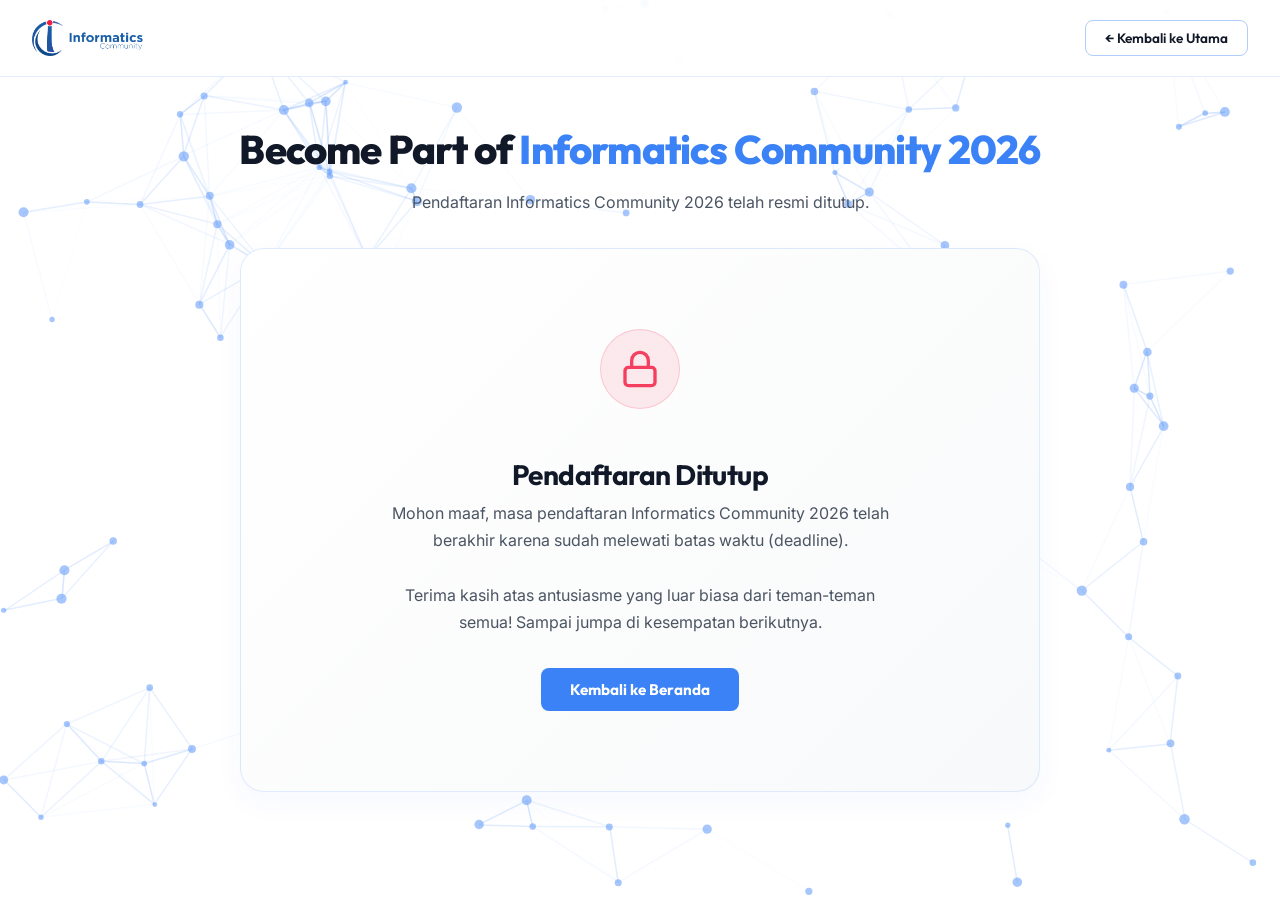
==== commit ec61547f: "logo ic fix" ====
--- a/join.html
+++ b/join.html
@@ -6,7 +6,7 @@
 <title>Form Pendaftaran - Informatics Community</title>
 <link href="https://fonts.googleapis.com/css2?family=Outfit:wght@300;400;500;600;700&family=Inter:wght@300;400;500;600&display=swap" rel="stylesheet">
 <link rel="stylesheet" href="styles.css">
-<link rel="icon" type="image/x-icon" href="/images/logoic.png">
+<link rel="icon" type="image/x-icon" href="./images/logoic.png">
 </head>
 <body class="join-page-body">
 
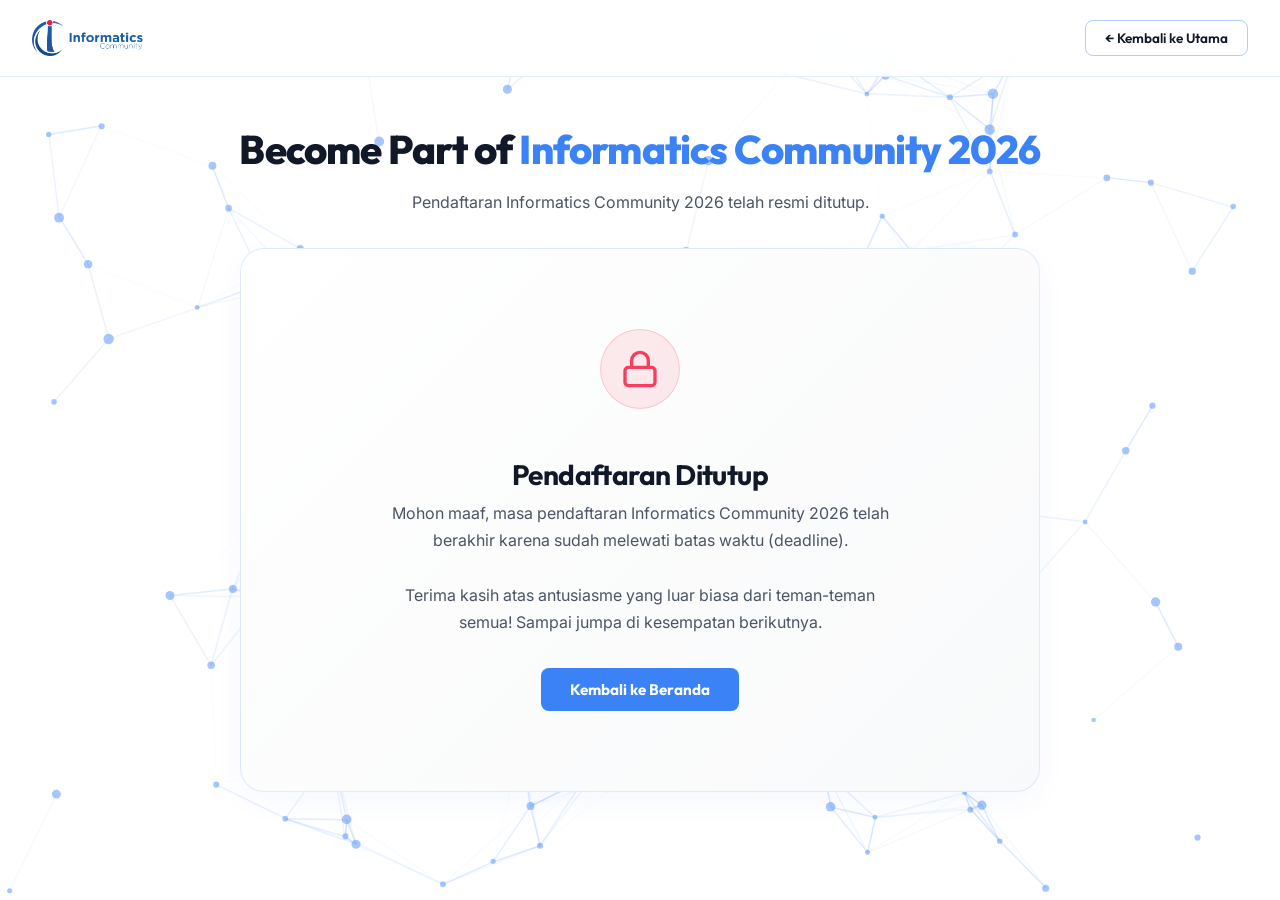
==== commit 8fae78c8: "fix logo website v2" ====
--- a/join.html
+++ b/join.html
@@ -6,7 +6,7 @@
 <title>Form Pendaftaran - Informatics Community</title>
 <link href="https://fonts.googleapis.com/css2?family=Outfit:wght@300;400;500;600;700&family=Inter:wght@300;400;500;600&display=swap" rel="stylesheet">
 <link rel="stylesheet" href="styles.css">
-<link rel="icon" type="image/x-icon" href="./images/logoic.png">
+<link rel="icon" type="image/png" href="/images/logoic.png">
 </head>
 <body class="join-page-body">
 
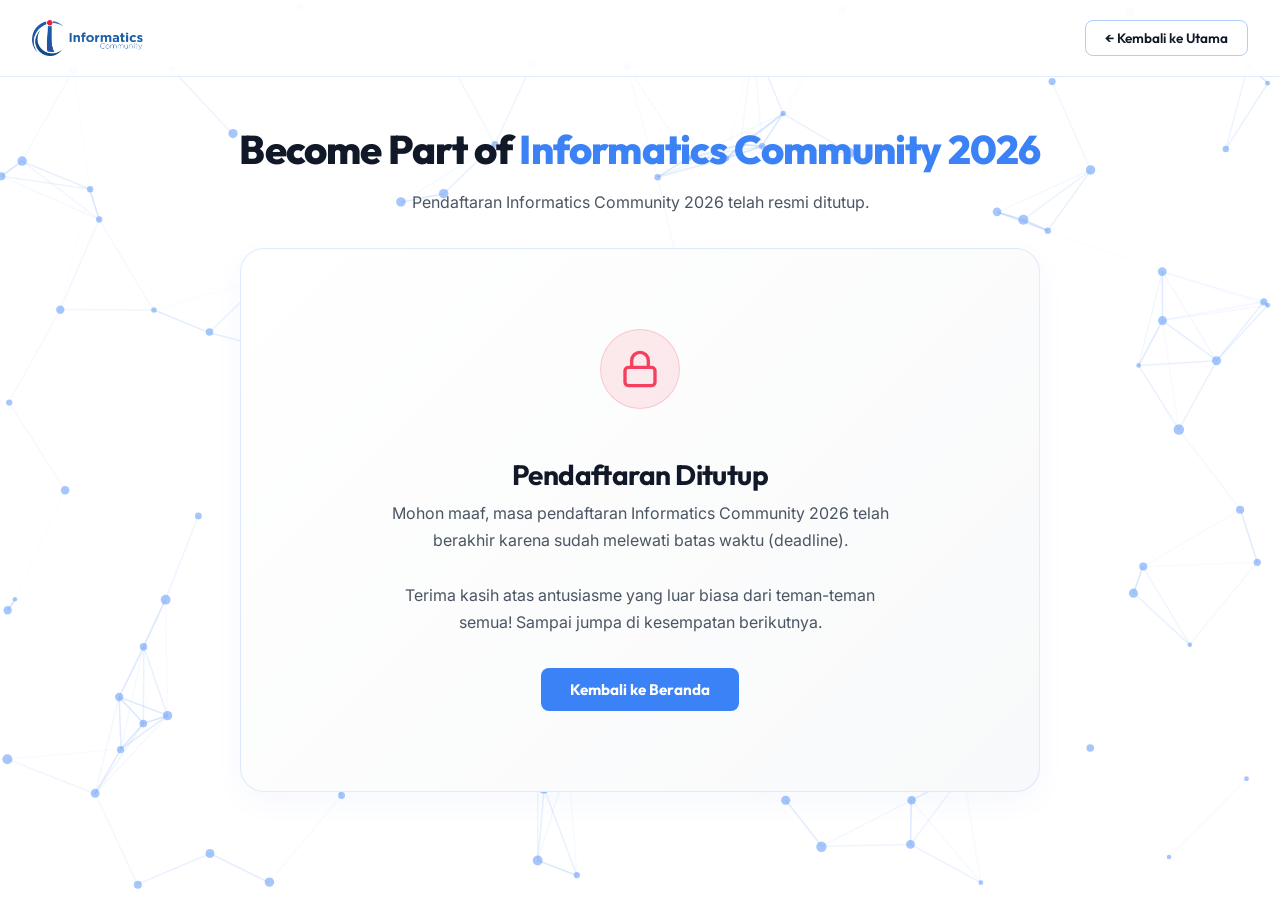
==== commit 65a5daa2: "fix favicon" ====
--- a/join.html
+++ b/join.html
@@ -6,7 +6,7 @@
 <title>Form Pendaftaran - Informatics Community</title>
 <link href="https://fonts.googleapis.com/css2?family=Outfit:wght@300;400;500;600;700&family=Inter:wght@300;400;500;600&display=swap" rel="stylesheet">
 <link rel="stylesheet" href="styles.css">
-<link rel="icon" type="image/png" href="/images/logoic.png">
+<link rel="icon" type="image/png" href="images/logoic.png">
 </head>
 <body class="join-page-body">
 
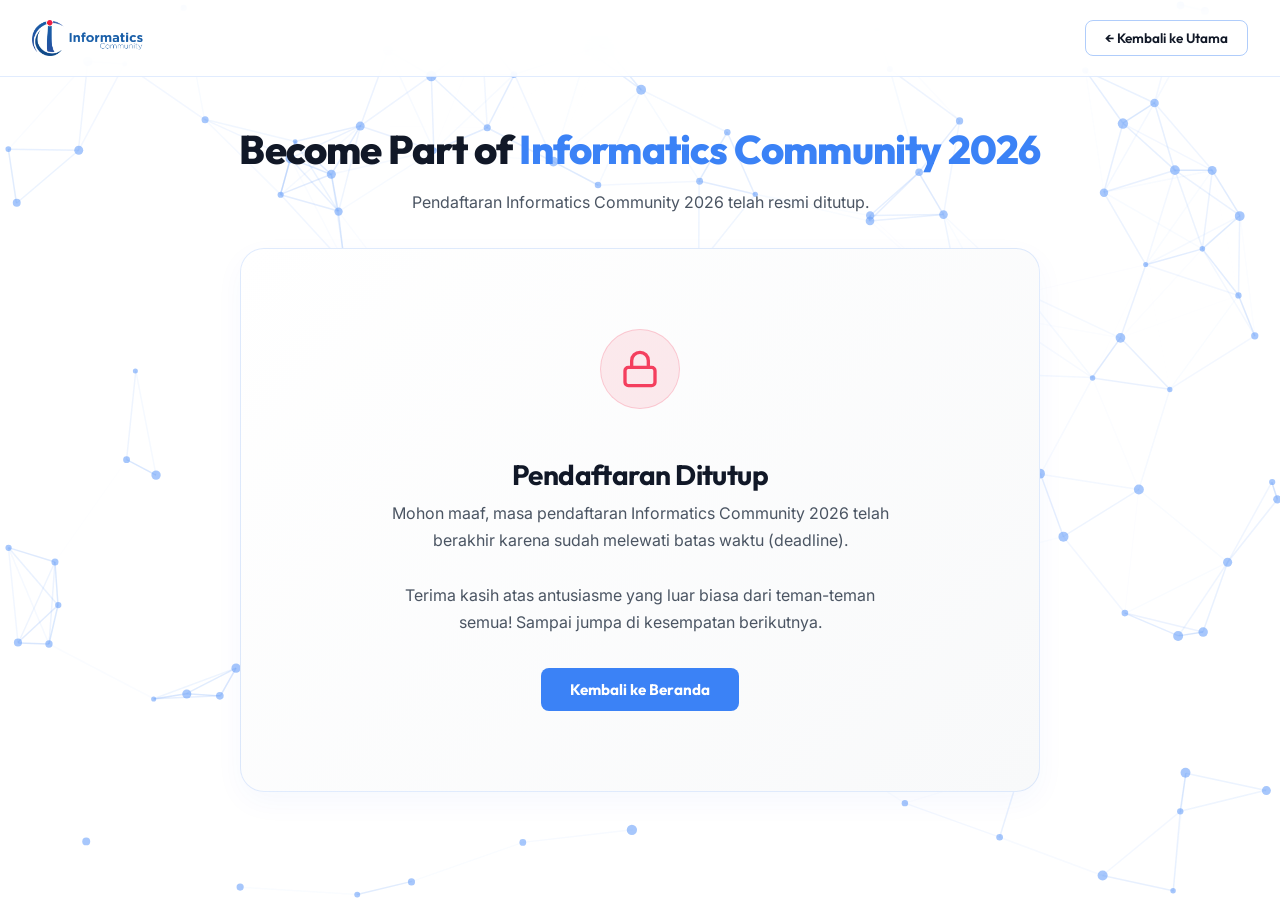
==== commit d02053e6: "tambah komen perbaikan favicon" ====
--- a/join.html
+++ b/join.html
@@ -6,7 +6,7 @@
 <title>Form Pendaftaran - Informatics Community</title>
 <link href="https://fonts.googleapis.com/css2?family=Outfit:wght@300;400;500;600;700&family=Inter:wght@300;400;500;600&display=swap" rel="stylesheet">
 <link rel="stylesheet" href="styles.css">
-<link rel="icon" type="image/png" href="images/logoic.png">
+<link rel="icon" type="image/png" href="images/logoic.png"> <!-- Perubahan 4 November 2026: Membuat favicon muncul ketika hosting di github -->
 </head>
 <body class="join-page-body">
 
